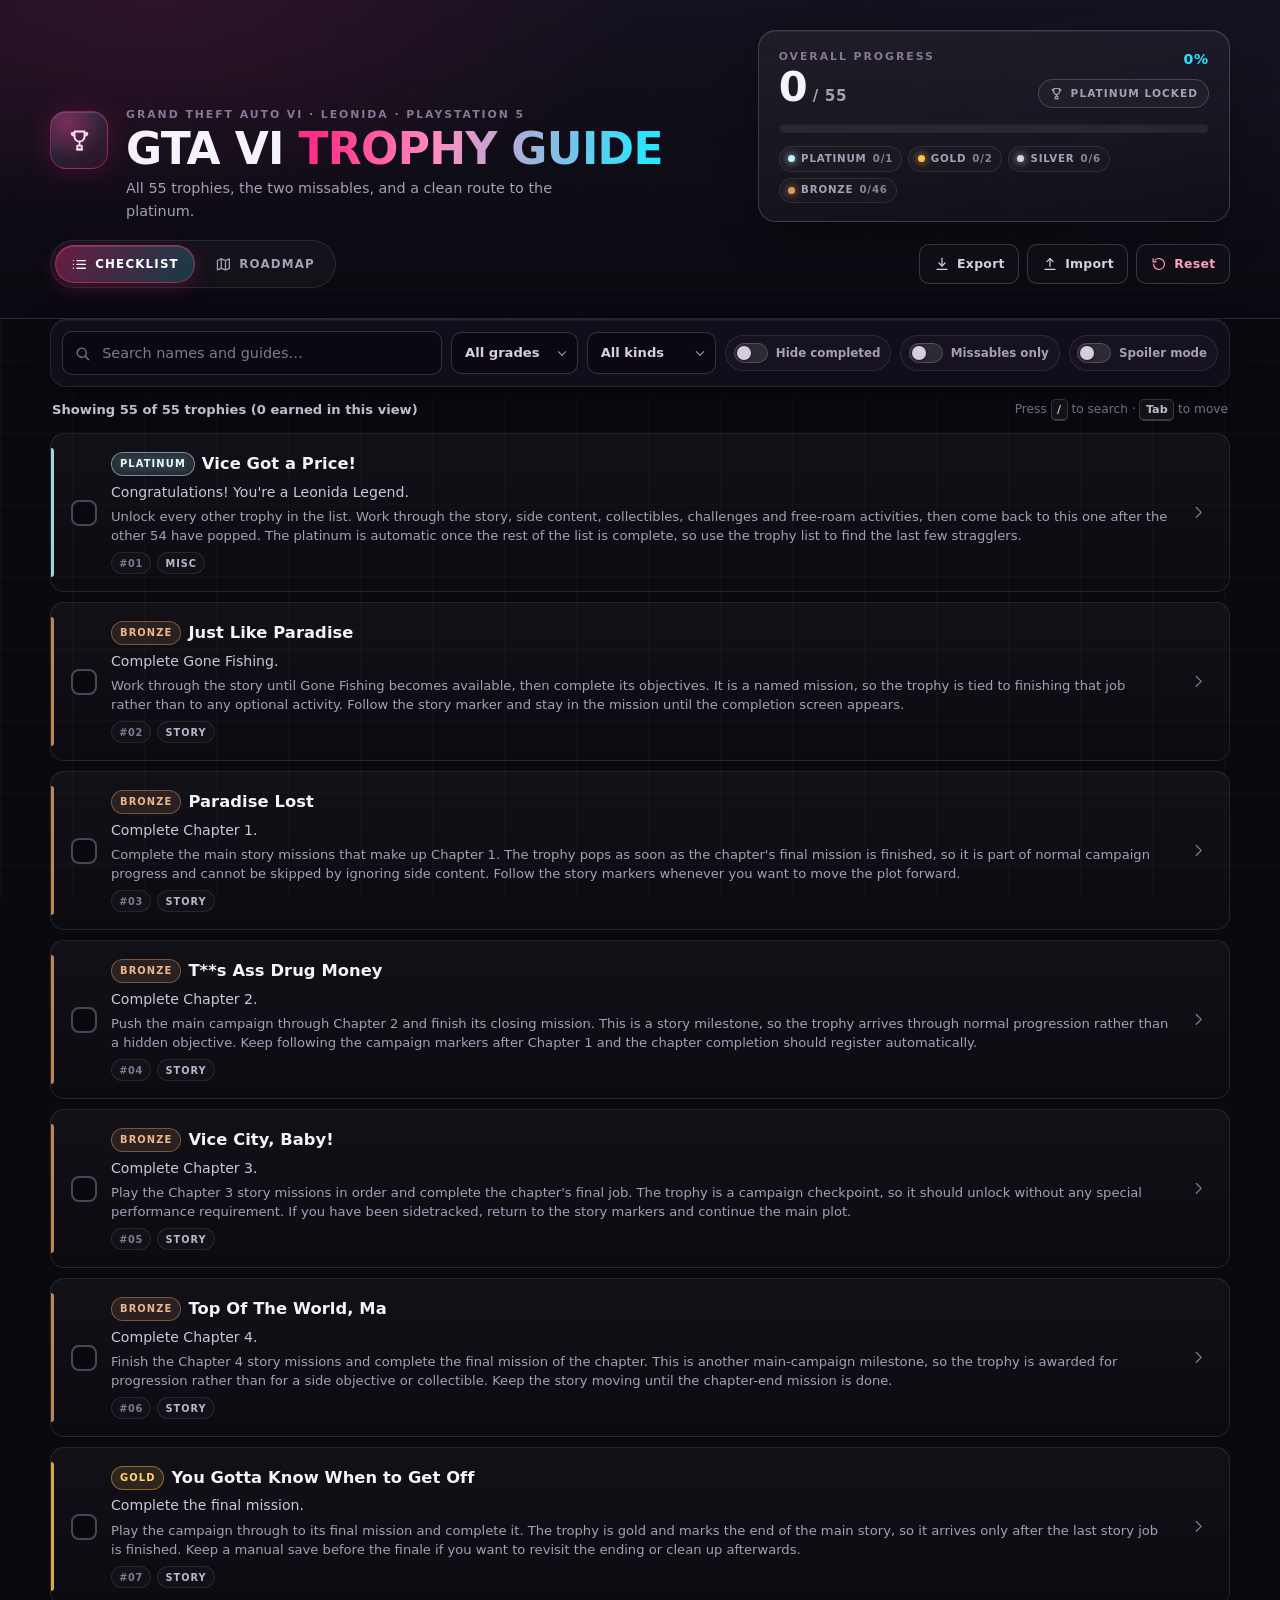
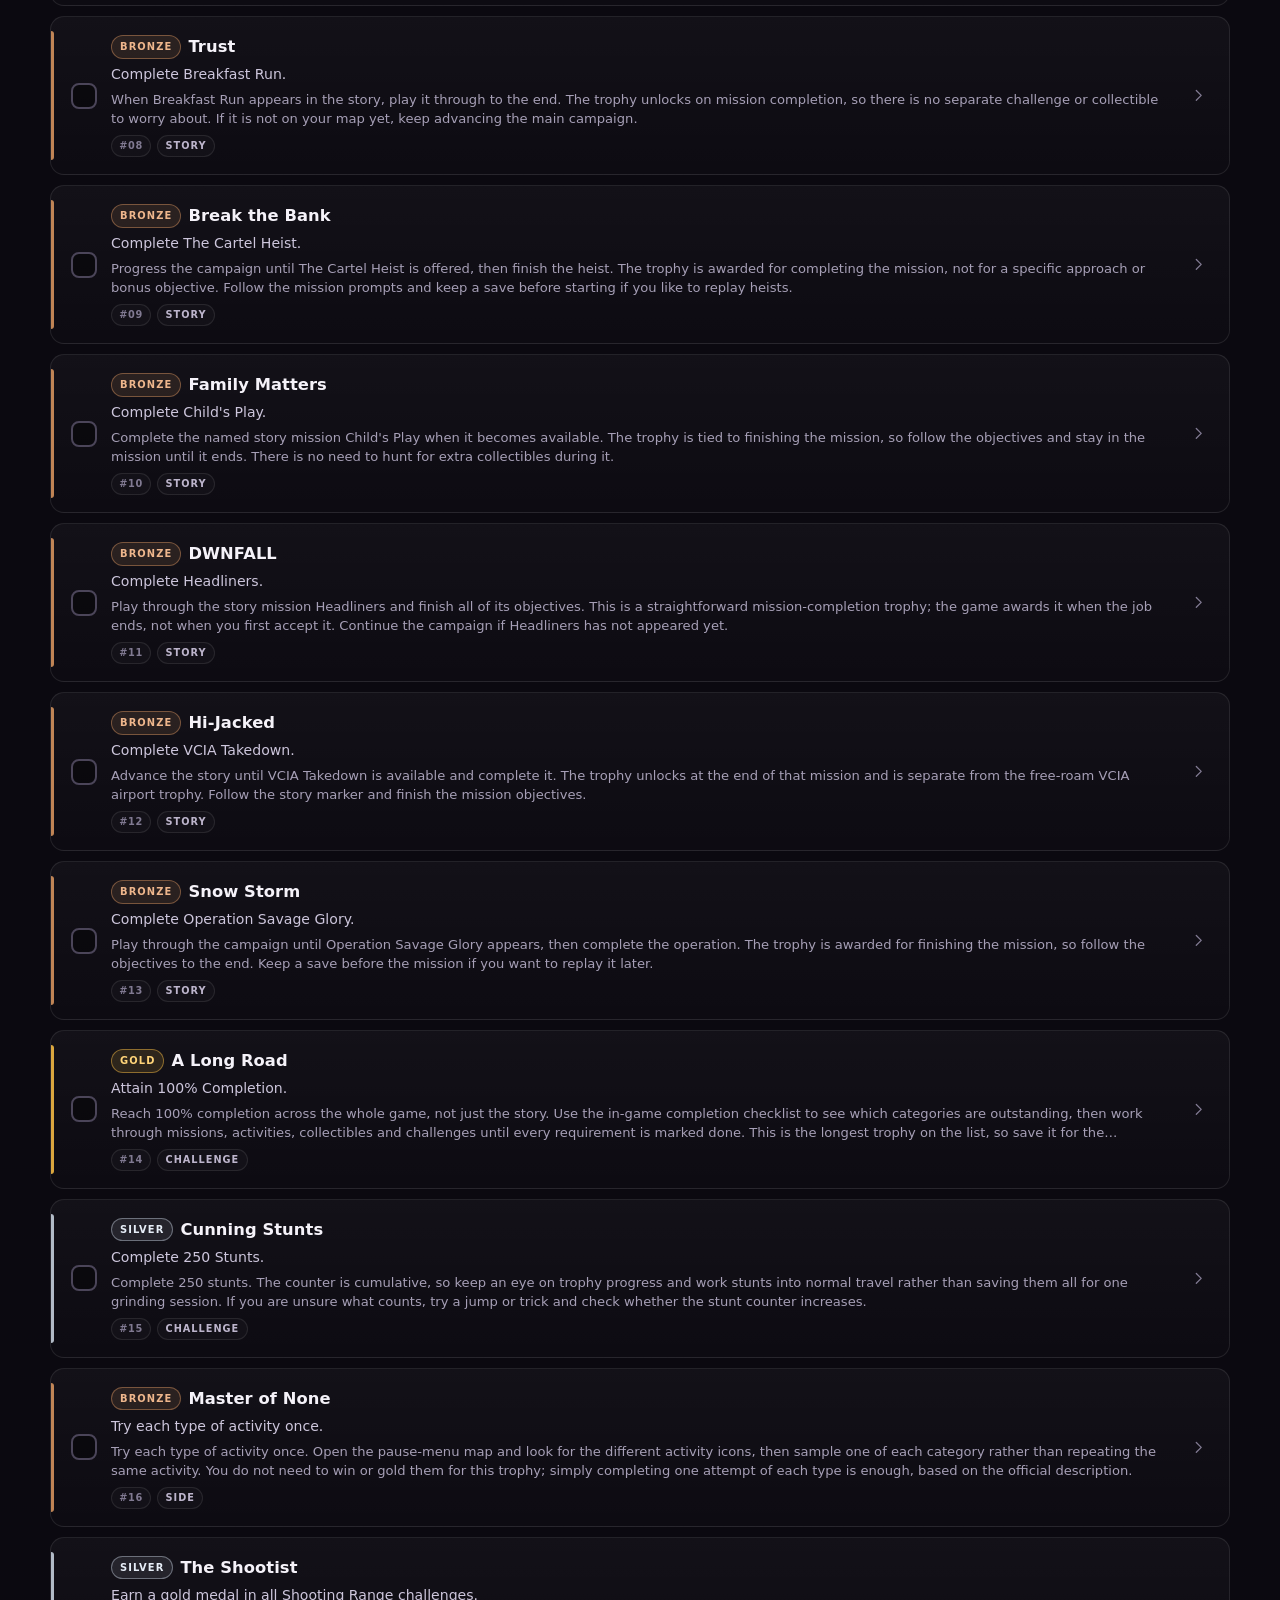
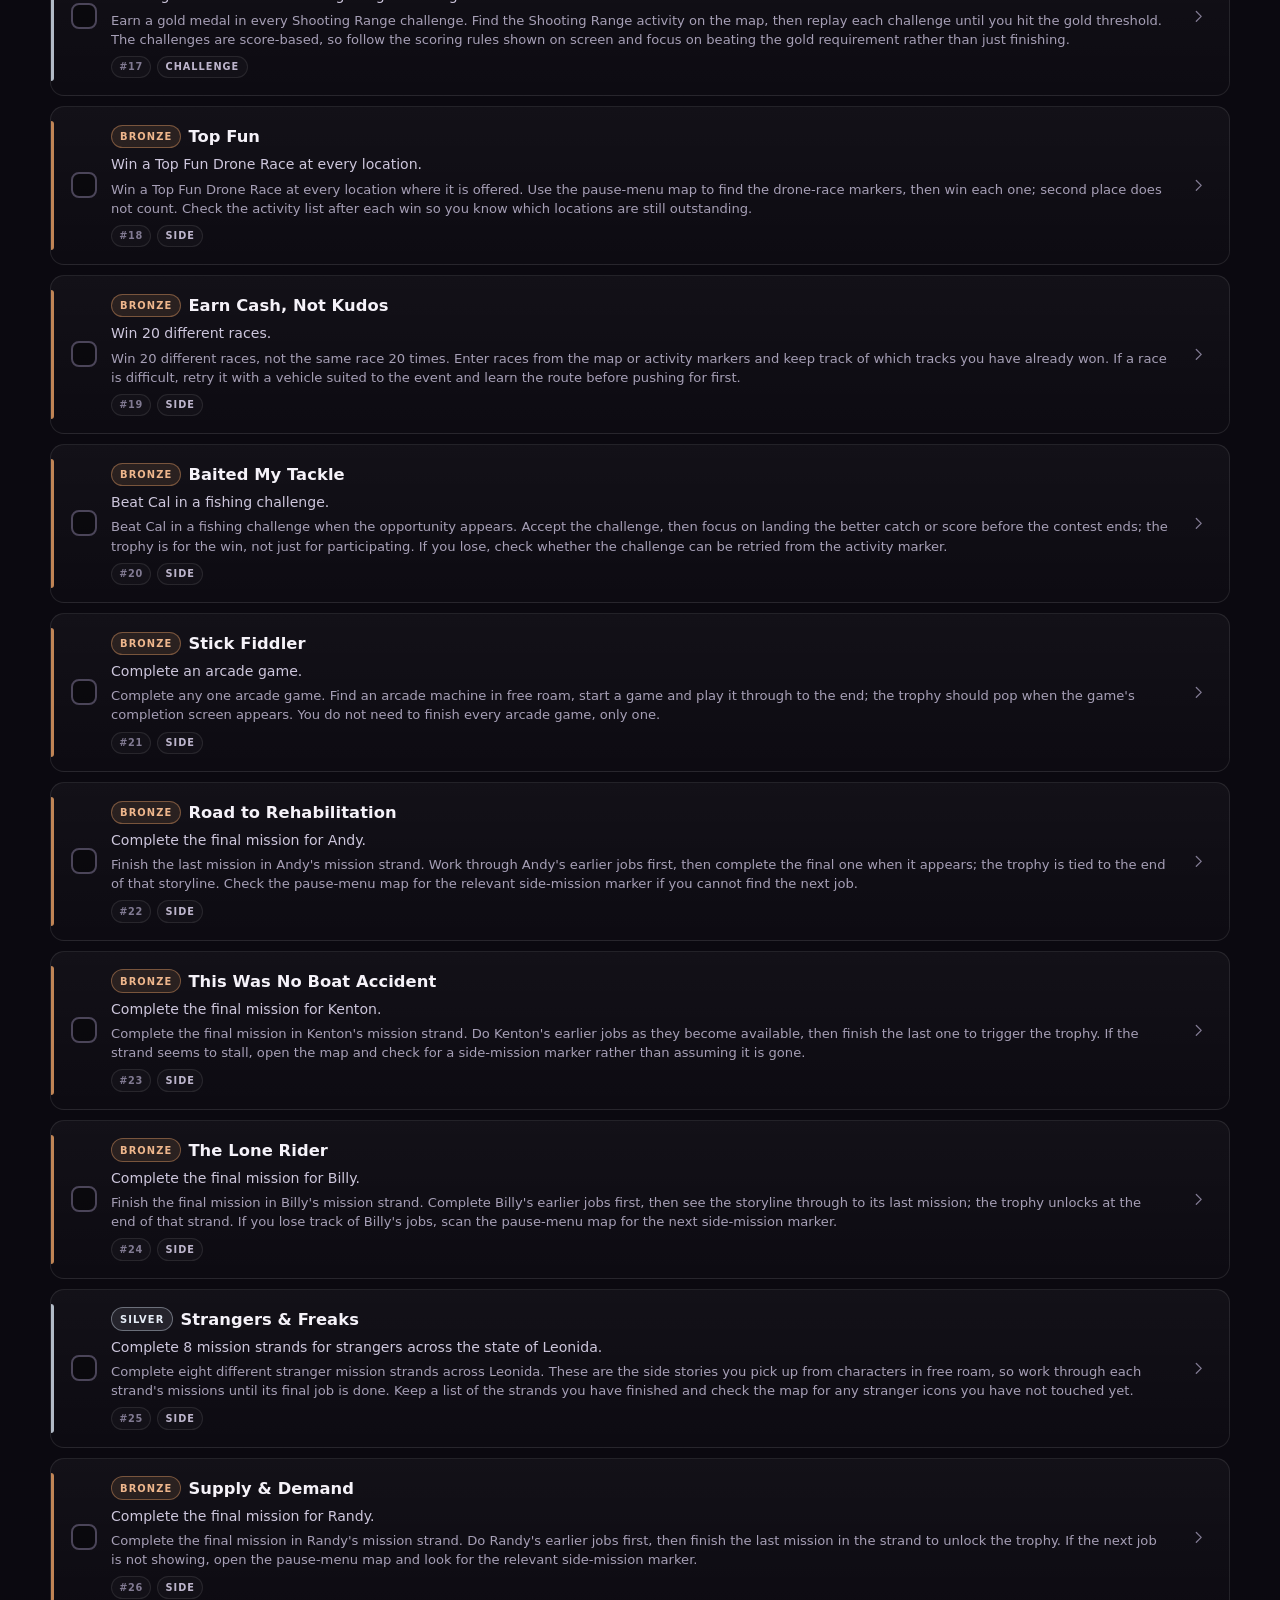
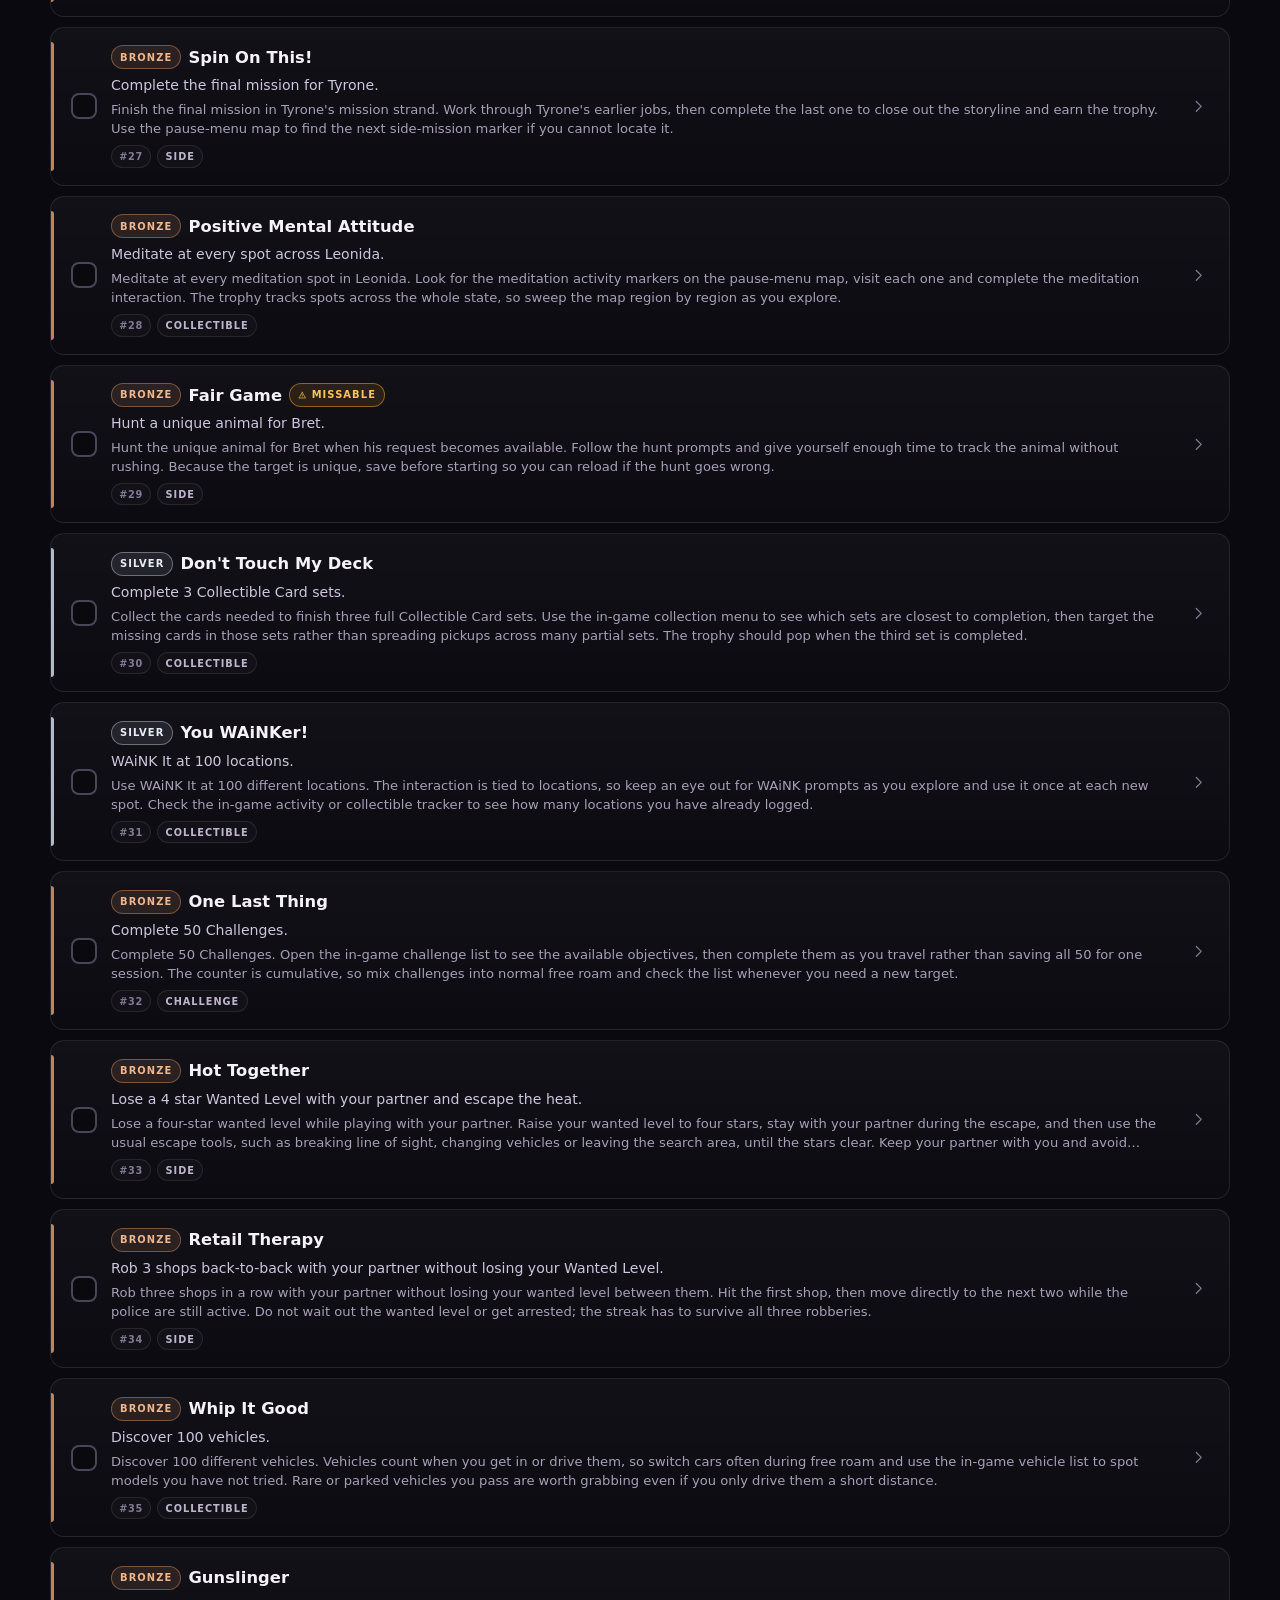
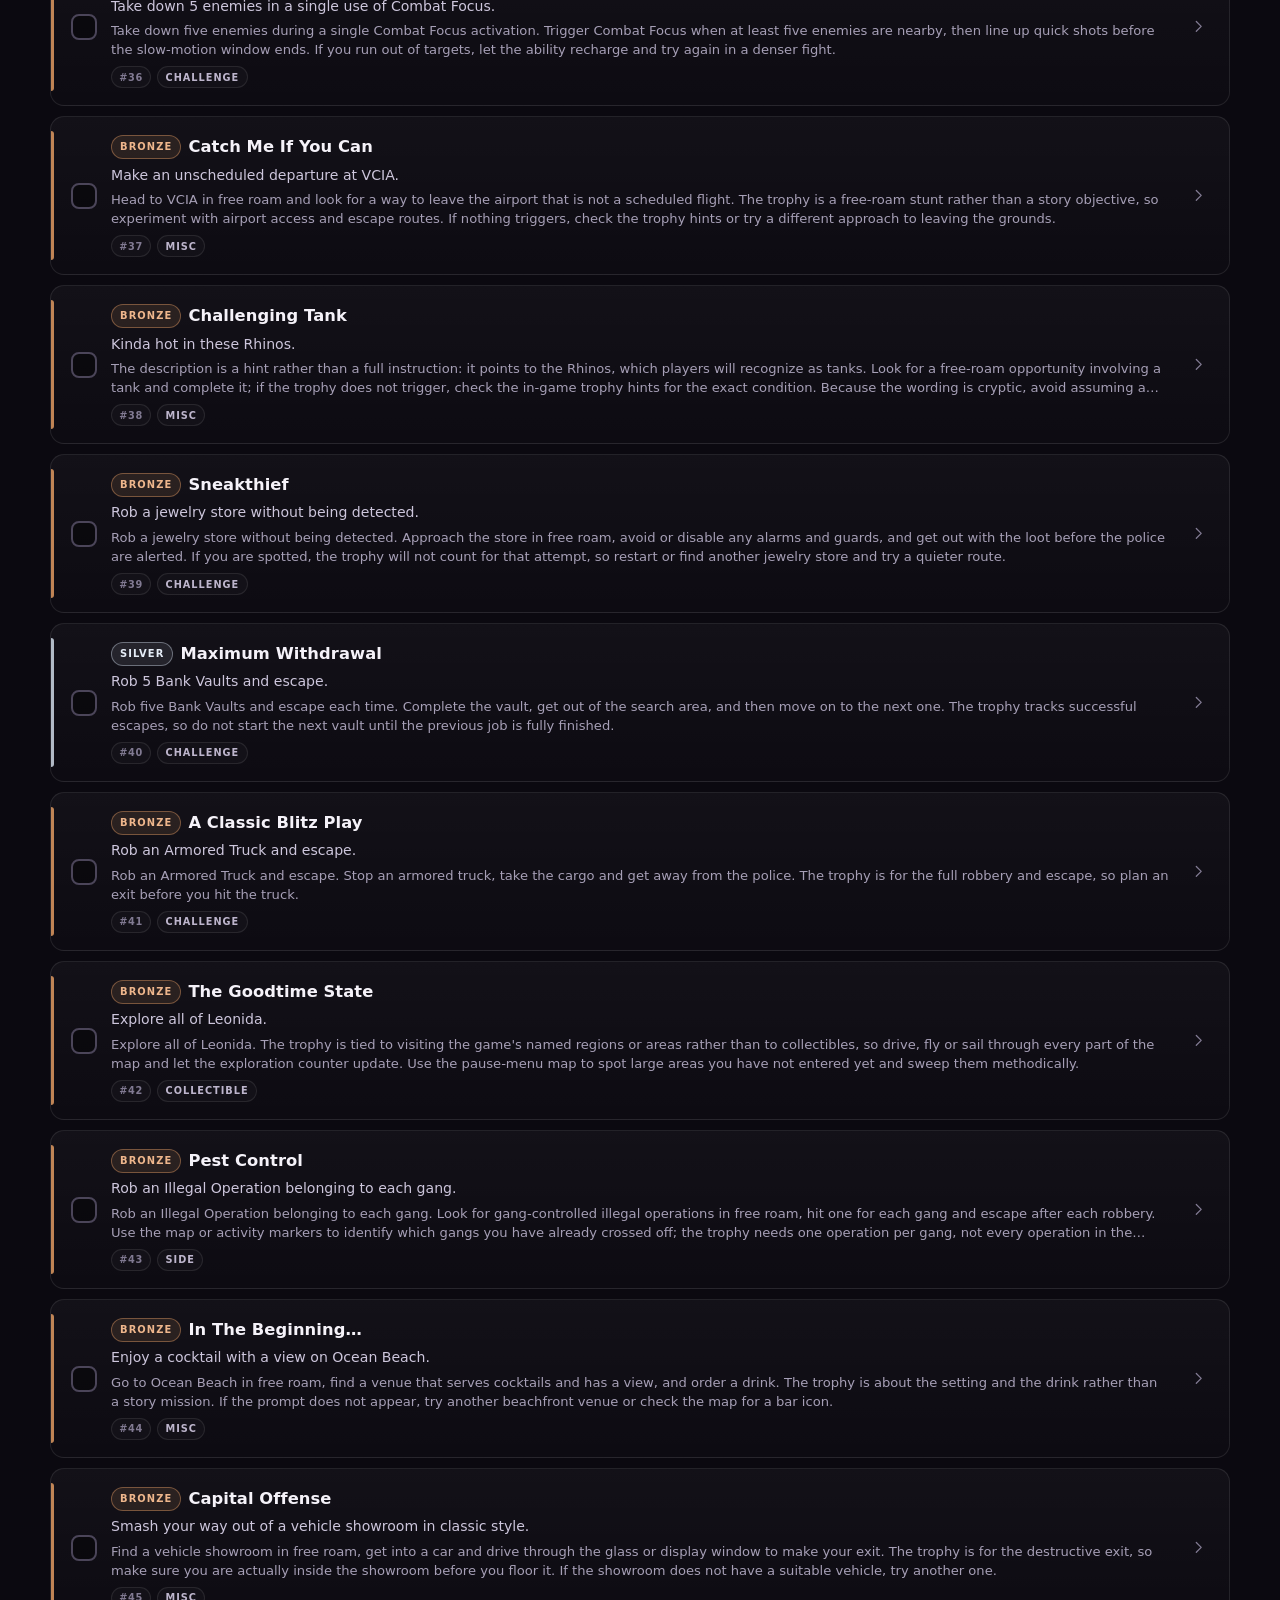
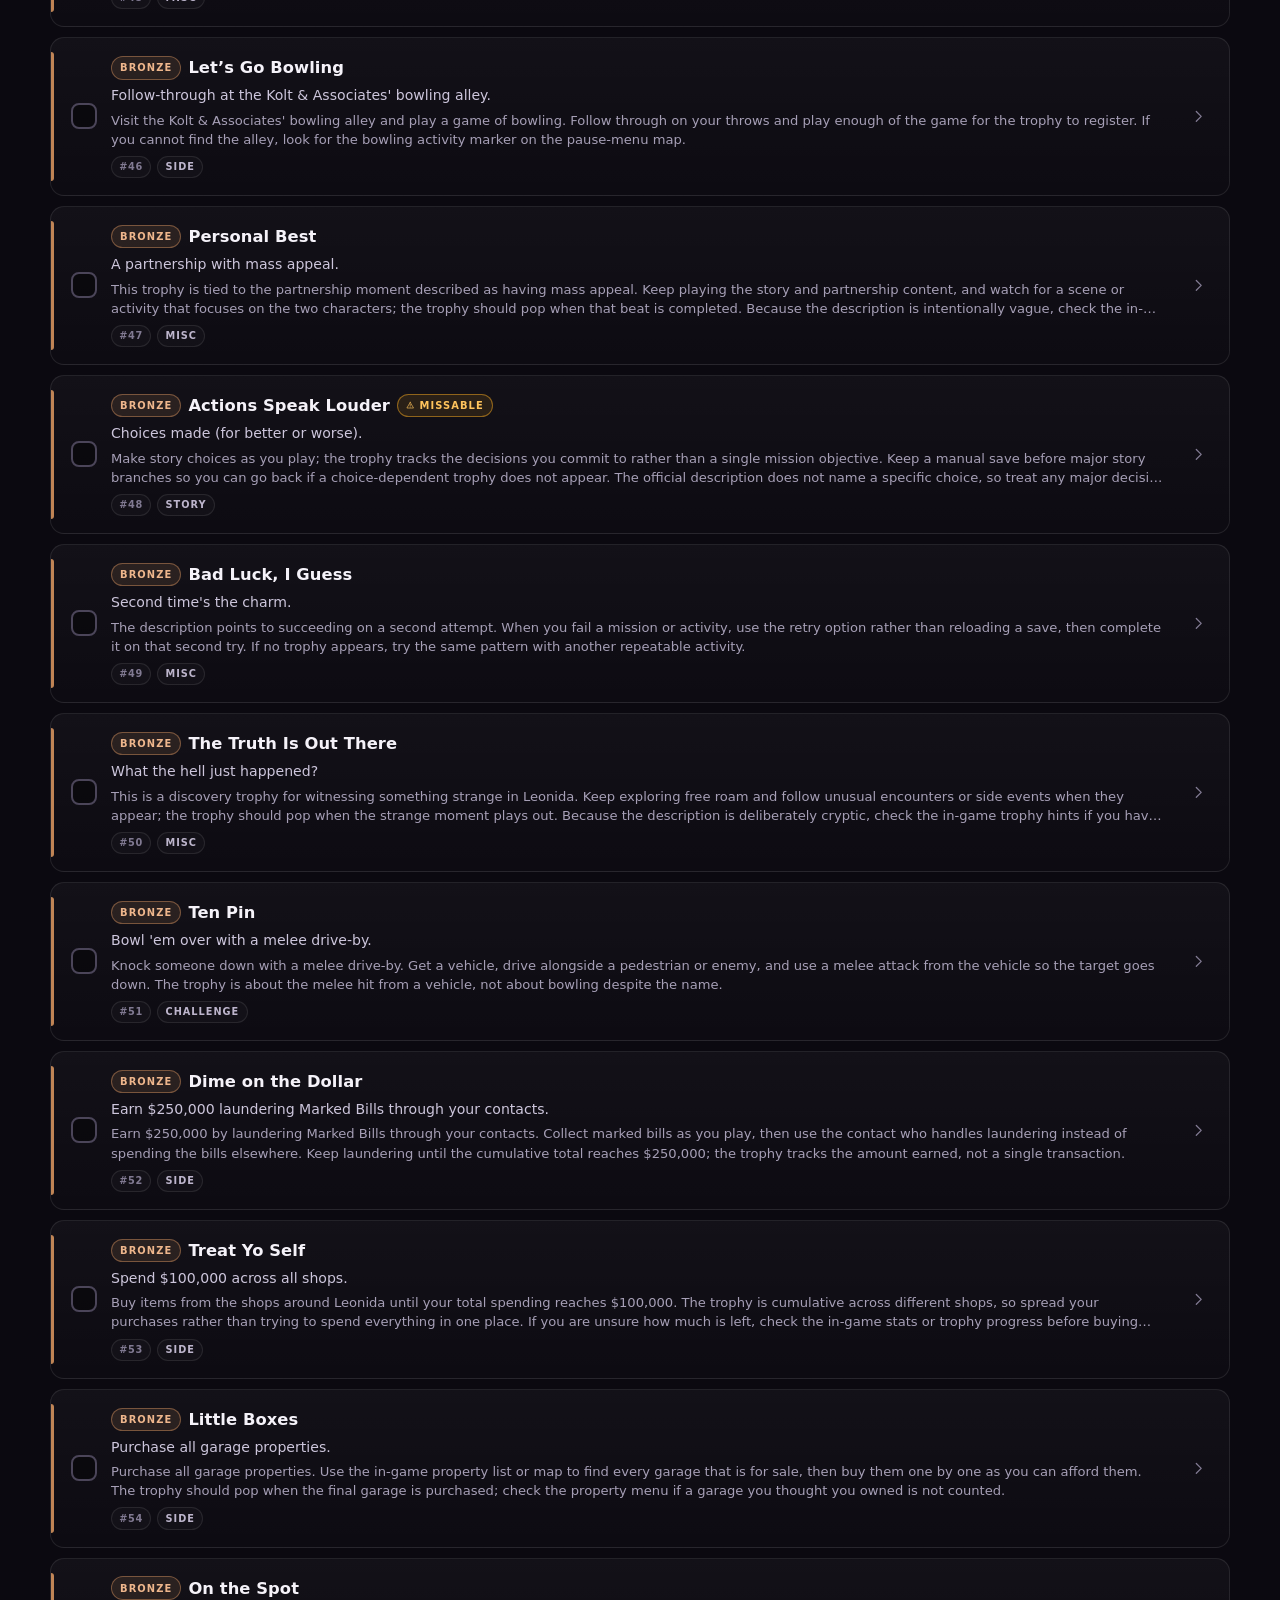
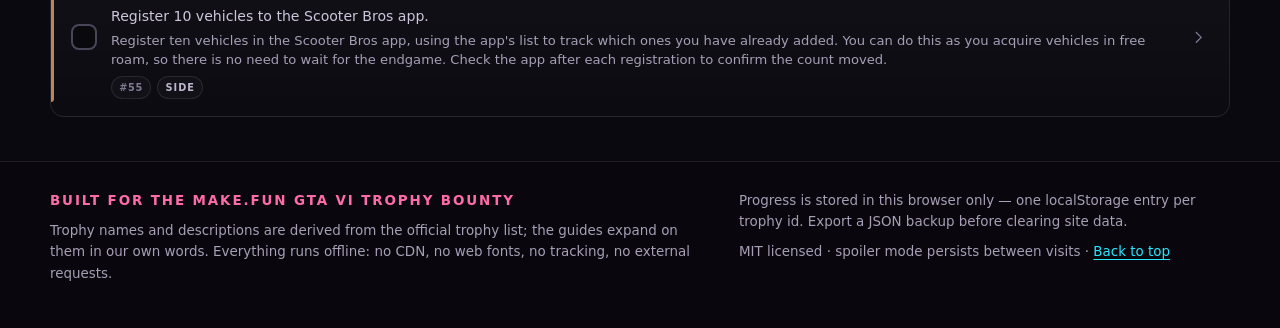
==== app/index.html @ 4b6de618 "UI: new checklist/roadmap interface, filters, spoiler mode, detail dialog, progress export" ====
<!doctype html>
<html lang="en">
<head>
  <meta charset="utf-8">
  <meta name="viewport" content="width=device-width, initial-scale=1">
  <meta name="color-scheme" content="dark">
  <meta name="description" content="An offline GTA VI trophy guide, roadmap and checklist for all 55 trophies: missable warnings, filters, spoiler mode and progress saved in your browser.">
  <title>GTA VI Trophy Guide &mdash; Checklist &amp; Roadmap to the Platinum</title>
  <link rel="stylesheet" href="style.css">
</head>
<body>
  <svg class="sprite" aria-hidden="true" focusable="false">
    <symbol id="i-trophy" viewBox="0 0 24 24">
      <path d="M7.5 4h9v4.5a4.5 4.5 0 0 1-9 0V4Z"></path>
      <path d="M7.5 5.5H5A2.5 2.5 0 0 0 7.6 8"></path>
      <path d="M16.5 5.5H19A2.5 2.5 0 0 1 16.4 8"></path>
      <path d="M12 13v3.5"></path>
      <path d="M9.5 20h5"></path>
      <path d="M10 16.5h4V19a1 1 0 0 1-1 1h-2a1 1 0 0 1-1-1v-2.5Z"></path>
    </symbol>
    <symbol id="i-check" viewBox="0 0 24 24"><path d="m5 12.5 4.5 4.5L19 6.5"></path></symbol>
    <symbol id="i-search" viewBox="0 0 24 24"><circle cx="11" cy="11" r="6.5"></circle><path d="m16 16 5 5"></path></symbol>
    <symbol id="i-x" viewBox="0 0 24 24"><path d="m6 6 12 12"></path><path d="M18 6 6 18"></path></symbol>
    <symbol id="i-chevron-right" viewBox="0 0 24 24"><path d="m9 5 7 7-7 7"></path></symbol>
    <symbol id="i-chevron-left" viewBox="0 0 24 24"><path d="m15 5-7 7 7 7"></path></symbol>
    <symbol id="i-warning" viewBox="0 0 24 24"><path d="M12 3.8 21.5 20H2.5L12 3.8Z"></path><path d="M12 9.5v4.5"></path><path d="M12 17.2h.01"></path></symbol>
    <symbol id="i-download" viewBox="0 0 24 24"><path d="M12 3.5v11.5"></path><path d="m7.5 10.5 4.5 4.5 4.5-4.5"></path><path d="M4.5 20h15"></path></symbol>
    <symbol id="i-upload" viewBox="0 0 24 24"><path d="M12 15.5V4"></path><path d="m7.5 8.5 4.5-4.5 4.5 4.5"></path><path d="M4.5 20h15"></path></symbol>
    <symbol id="i-reset" viewBox="0 0 24 24"><path d="M3.8 12a8.2 8.2 0 1 0 2.5-5.9"></path><path d="M3.2 4.2v4.6h4.6"></path></symbol>
    <symbol id="i-map" viewBox="0 0 24 24"><path d="M9 4.2 3.5 6.4v13.4L9 17.6l6 2.2 5.5-2.2V4.2L15 6.4 9 4.2Z"></path><path d="M9 4.2v13.4"></path><path d="M15 6.4v13.4"></path></symbol>
    <symbol id="i-list" viewBox="0 0 24 24"><path d="M8.5 6.5h12"></path><path d="M8.5 12h12"></path><path d="M8.5 17.5h12"></path><path d="M3.5 6.5h.01"></path><path d="M3.5 12h.01"></path><path d="M3.5 17.5h.01"></path></symbol>
    <symbol id="i-lock" viewBox="0 0 24 24"><rect x="4.5" y="10.5" width="15" height="9.5" rx="2"></rect><path d="M8 10.5V8a4 4 0 0 1 8 0v2.5"></path><path d="M12 14.5v2"></path></symbol>
    <symbol id="i-info" viewBox="0 0 24 24"><circle cx="12" cy="12" r="8.5"></circle><path d="M12 11v5.5"></path><path d="M12 7.8h.01"></path></symbol>
    <symbol id="i-spark" viewBox="0 0 24 24"><path d="M12 3.5 13.7 9l5.5 1.7-5.5 1.7L12 18l-1.7-5.6L4.8 10.7 10.3 9 12 3.5Z"></path></symbol>
  </svg>

  <a class="skip-link" href="#main">Skip to the trophy list</a>

  <header class="site-header">
    <div class="shell header-grid">
      <div class="brand">
        <span class="brand-mark" aria-hidden="true"><svg class="icon"><use href="#i-trophy"></use></svg></span>
        <div class="brand-text">
          <p class="kicker">Grand Theft Auto VI &middot; Leonida &middot; PlayStation 5</p>
          <h1>GTA VI <span class="grad">Trophy Guide</span></h1>
          <p class="brand-sub">All 55 trophies, the two missables, and a clean route to the platinum.</p>
        </div>
      </div>

      <section class="progress-card" aria-label="Overall progress">
        <div class="progress-top">
          <div>
            <p class="kicker">Overall progress</p>
            <p class="progress-count"><span id="earned-count">0</span><span class="progress-total" id="progress-total">/ 55</span></p>
          </div>
          <div class="progress-side">
            <span class="percent" id="percent">0%</span>
            <span class="platinum-pill" id="platinum-status">
              <svg class="icon" aria-hidden="true"><use href="#i-trophy"></use></svg>
              <span id="platinum-text">Platinum locked</span>
            </span>
          </div>
        </div>
        <div class="bar" id="progressbar" role="progressbar" aria-label="Trophies earned" aria-valuemin="0" aria-valuemax="55" aria-valuenow="0" aria-valuetext="0 of 55 trophies earned">
          <span class="bar-fill" id="bar-fill"></span>
        </div>
        <div class="grade-stats" id="grade-stats" role="group" aria-label="Filter by trophy grade"></div>
      </section>
    </div>

    <div class="shell viewbar">
      <div class="tabs" id="tabs" role="tablist" aria-label="Views">
        <button class="tab" id="tab-checklist" type="button" role="tab" aria-selected="true" aria-controls="panel-checklist" data-view="checklist">
          <svg class="icon" aria-hidden="true"><use href="#i-list"></use></svg> Checklist
        </button>
        <button class="tab" id="tab-roadmap" type="button" role="tab" aria-selected="false" aria-controls="panel-roadmap" data-view="roadmap" tabindex="-1">
          <svg class="icon" aria-hidden="true"><use href="#i-map"></use></svg> Roadmap
        </button>
      </div>

      <div class="progress-actions" aria-label="Progress data">
        <button class="btn btn--ghost" id="export-btn" type="button">
          <svg class="icon" aria-hidden="true"><use href="#i-download"></use></svg> Export
        </button>
        <button class="btn btn--ghost" id="import-btn" type="button">
          <svg class="icon" aria-hidden="true"><use href="#i-upload"></use></svg> Import
        </button>
        <input class="sr-only" id="import-file" type="file" accept="application/json,.json" tabindex="-1" aria-hidden="true">
        <button class="btn btn--ghost btn--danger-ghost" id="reset-btn" type="button">
          <svg class="icon" aria-hidden="true"><use href="#i-reset"></use></svg> Reset
        </button>
      </div>
    </div>
  </header>

  <main class="shell" id="main" tabindex="-1">
    <section class="view" id="panel-checklist" role="tabpanel" aria-labelledby="tab-checklist" tabindex="0">
      <h2 class="sr-only">Trophy checklist</h2>

      <div class="toolbar" aria-label="Trophy filters">
        <div class="search-field">
          <svg class="icon" aria-hidden="true"><use href="#i-search"></use></svg>
          <input id="search" type="search" placeholder="Search names and guides&hellip;" aria-label="Search trophies by name and guide" autocomplete="off" spellcheck="false">
          <button class="search-clear" id="search-clear" type="button" aria-label="Clear search" hidden>
            <svg class="icon" aria-hidden="true"><use href="#i-x"></use></svg>
          </button>
        </div>

        <span class="select-wrap">
          <label class="sr-only" for="grade-filter">Filter by grade</label>
          <select id="grade-filter">
            <option value="all">All grades</option>
            <option value="platinum">Platinum</option>
            <option value="gold">Gold</option>
            <option value="silver">Silver</option>
            <option value="bronze">Bronze</option>
          </select>
        </span>

        <span class="select-wrap">
          <label class="sr-only" for="kind-filter">Filter by kind</label>
          <select id="kind-filter">
            <option value="all">All kinds</option>
            <option value="story">Story</option>
            <option value="side">Side</option>
            <option value="collectible">Collectible</option>
            <option value="challenge">Challenge</option>
            <option value="online">Online</option>
            <option value="misc">Misc</option>
          </select>
        </span>

        <label class="switch">
          <input type="checkbox" id="hide-completed" role="switch">
          <span class="switch-track" aria-hidden="true"></span>
          <span class="switch-text">Hide completed</span>
        </label>

        <label class="switch switch--warn">
          <input type="checkbox" id="missables-only" role="switch">
          <span class="switch-track" aria-hidden="true"></span>
          <span class="switch-text">Missables only</span>
        </label>

        <label class="switch switch--spoiler">
          <input type="checkbox" id="spoiler-toggle" role="switch">
          <span class="switch-track" aria-hidden="true"></span>
          <span class="switch-text">Spoiler mode</span>
        </label>

        <button class="btn btn--quiet" id="clear-filters" type="button" hidden>Clear filters</button>
      </div>

      <div class="list-meta">
        <p id="visible-count" aria-live="polite">Loading the trophy list&hellip;</p>
        <p class="hint">Press <kbd>/</kbd> to search &middot; <kbd>Tab</kbd> to move</p>
      </div>

      <ul class="trophy-list" id="trophy-list" aria-label="Trophies"></ul>

      <div class="boot" id="boot"><span class="spinner" aria-hidden="true"></span> Loading the trophy list&hellip;</div>

      <div class="error-card" id="boot-error" hidden>
        <h2>The trophy list could not load</h2>
        <p id="boot-error-text">Something went wrong while reading the guide data.</p>
        <p class="muted">Run <code>node serve.ts</code> from the project folder, then open <code>localhost:8080</code>. Browsers block <code>fetch()</code> from <code>file://</code> pages, so the guide needs a tiny local web server.</p>
      </div>

      <div class="empty" id="empty-state" hidden>
        <span class="empty-icon" aria-hidden="true"><svg class="icon"><use href="#i-search"></use></svg></span>
        <h2>Nothing here &mdash; yet</h2>
        <p id="empty-text">No trophies match these filters.</p>
        <button class="btn" id="empty-clear" type="button">Clear all filters</button>
      </div>
    </section>

    <section class="view" id="panel-roadmap" role="tabpanel" aria-labelledby="tab-roadmap" tabindex="0" hidden>
      <h2 class="sr-only">Roadmap</h2>
      <div id="roadmap-root"></div>
    </section>
  </main>

  <footer class="site-footer">
    <div class="shell footer-grid">
      <div>
        <p class="footer-kicker">Built for the make.fun GTA VI trophy bounty</p>
        <p class="muted">Trophy names and descriptions are derived from the official trophy list; the guides expand on them in our own words. Everything runs offline: no CDN, no web fonts, no tracking, no external requests.</p>
      </div>
      <div>
        <p class="muted">Progress is stored in this browser only &mdash; one localStorage entry per trophy id. Export a JSON backup before clearing site data.</p>
        <p class="muted small">MIT licensed &middot; spoiler mode persists between visits &middot; <a href="#main">Back to top</a></p>
      </div>
    </div>
  </footer>

  <dialog class="dialog" id="detail-dialog" aria-labelledby="detail-title">
    <div class="dialog-head">
      <div class="dialog-badges" id="detail-badges"></div>
      <button class="icon-btn" id="detail-close" type="button" aria-label="Close trophy details">
        <svg class="icon" aria-hidden="true"><use href="#i-x"></use></svg>
      </button>
    </div>
    <div class="dialog-body">
      <div class="detail-heading">
        <h2 id="detail-title">Trophy</h2>
        <p class="detail-desc" id="detail-desc"></p>
      </div>

      <div class="detail-locked" id="detail-locked" hidden>
        <span class="locked-icon" aria-hidden="true"><svg class="icon"><use href="#i-lock"></use></svg></span>
        <p><strong>Spoiler mode is hiding this one.</strong> Its name, description and guide stay under wraps until you earn it or switch spoiler mode off.</p>
        <button class="btn btn--ghost" id="detail-reveal" type="button">Reveal this trophy</button>
      </div>

      <div class="detail-content" id="detail-content">
        <section class="detail-section">
          <h3>How to get it</h3>
          <p id="detail-guide"></p>
        </section>
        <section class="detail-section">
          <h3>Tips</h3>
          <ul class="tips-list" id="detail-tips"></ul>
        </section>
        <section class="detail-section">
          <h3>Sources</h3>
          <ul class="source-list" id="detail-sources"></ul>
        </section>
      </div>
    </div>
    <div class="dialog-foot">
      <label class="earn-label">
        <input type="checkbox" id="detail-earned">
        <span>Mark as earned</span>
      </label>
      <div class="dialog-nav">
        <span class="muted small" id="detail-position"></span>
        <button class="icon-btn" id="detail-prev" type="button" aria-label="Previous trophy">
          <svg class="icon" aria-hidden="true"><use href="#i-chevron-left"></use></svg>
        </button>
        <button class="icon-btn" id="detail-next" type="button" aria-label="Next trophy">
          <svg class="icon" aria-hidden="true"><use href="#i-chevron-right"></use></svg>
        </button>
      </div>
    </div>
  </dialog>

  <dialog class="dialog dialog--small" id="reset-dialog" aria-labelledby="reset-title">
    <div class="dialog-body">
      <span class="locked-icon locked-icon--warn" aria-hidden="true"><svg class="icon"><use href="#i-warning"></use></svg></span>
      <h2 id="reset-title">Reset all progress?</h2>
      <p class="detail-desc">This clears every ticked trophy in this browser and cannot be undone. Export a backup first if you want to keep your progress.</p>
    </div>
    <div class="dialog-foot dialog-foot--end">
      <button class="btn btn--ghost" id="reset-cancel" type="button">Cancel</button>
      <button class="btn btn--danger" id="reset-confirm" type="button">Reset progress</button>
    </div>
  </dialog>

  <div class="toast" id="toast" role="status" aria-live="polite"></div>

  <noscript>
    <div class="shell error-card">
      <h2>JavaScript is required</h2>
      <p>The checklist, filters, spoiler mode and saved progress all run in your browser. Enable JavaScript and reload the page.</p>
    </div>
  </noscript>

  <template id="tpl-icon-check"><svg class="icon" aria-hidden="true"><use href="#i-check"></use></svg></template>
  <template id="tpl-icon-trophy"><svg class="icon" aria-hidden="true"><use href="#i-trophy"></use></svg></template>
  <template id="tpl-icon-warning"><svg class="icon" aria-hidden="true"><use href="#i-warning"></use></svg></template>
  <template id="tpl-icon-lock"><svg class="icon" aria-hidden="true"><use href="#i-lock"></use></svg></template>
  <template id="tpl-icon-spark"><svg class="icon" aria-hidden="true"><use href="#i-spark"></use></svg></template>

  <script type="module" src="app.js"></script>
</body>
</html>
---- app/style.css ----
/* GTA VI Trophy Guide - offline dark theme. No frameworks, no web fonts, no external assets. */

:root {
  --bg: #0b0910;
  --bg-soft: #121019;
  --panel: #16121f;
  --panel-2: #1c1727;
  --line: rgba(255, 255, 255, 0.09);
  --line-strong: rgba(255, 255, 255, 0.17);
  --text: #f5f2f9;
  --text-soft: #d6d0e2;
  --muted: #a69fb6;
  --muted-2: #817a92;
  --pink: #ff2e88;
  --pink-bright: #ff6aa8;
  --cyan: #25e6ff;
  --platinum: #bff4ff;
  --gold: #ffc247;
  --silver: #cfd9e6;
  --bronze: #df9a62;
  --warn: #ffb020;
  --radius: 14px;
  --radius-lg: 18px;
  --shadow: 0 22px 60px rgba(0, 0, 0, 0.5);
  --font: system-ui, -apple-system, "Segoe UI", Roboto, "Helvetica Neue", Arial, sans-serif;
  --focus: 2px solid var(--cyan);
}

*,
*::before,
*::after {
  box-sizing: border-box;
}

[hidden] {
  display: none !important;
}

html {
  color-scheme: dark;
  scrollbar-color: rgba(255, 46, 136, 0.55) rgba(255, 255, 255, 0.06);
}

body {
  margin: 0;
  min-height: 100vh;
  color: var(--text);
  font-family: var(--font);
  font-size: 16px;
  line-height: 1.55;
  background-color: var(--bg);
  background-image:
    radial-gradient(900px 560px at 8% -14%, rgba(255, 46, 136, 0.18), transparent 62%),
    radial-gradient(820px 520px at 98% -4%, rgba(37, 230, 255, 0.12), transparent 58%),
    linear-gradient(rgba(255, 255, 255, 0.018) 1px, transparent 1px),
    linear-gradient(90deg, rgba(255, 255, 255, 0.018) 1px, transparent 1px);
  background-size: auto, auto, 72px 72px, 72px 72px;
  background-attachment: fixed;
  -webkit-font-smoothing: antialiased;
  text-rendering: optimizeLegibility;
}

h1, h2, h3, p { margin: 0; }

button, input, select { font: inherit; color: inherit; }
button { cursor: pointer; }

a {
  color: var(--cyan);
  text-decoration-thickness: 1px;
  text-underline-offset: 3px;
}

::selection {
  background: rgba(255, 46, 136, 0.45);
  color: #fff;
}

:where(a, button, input, select, [tabindex]):focus-visible {
  outline: var(--focus);
  outline-offset: 2px;
}

.sr-only {
  position: absolute !important;
  width: 1px;
  height: 1px;
  padding: 0;
  margin: -1px;
  overflow: hidden;
  clip: rect(0 0 0 0);
  clip-path: inset(50%);
  white-space: nowrap;
  border: 0;
}

.skip-link {
  position: fixed;
  top: 10px;
  left: 10px;
  z-index: 200;
  padding: 0.7rem 1rem;
  border-radius: 10px;
  border: 1px solid var(--line-strong);
  background: var(--panel-2);
  color: var(--text);
  font-size: 0.85rem;
  font-weight: 700;
  transform: translateY(-180%);
  transition: transform 0.16s ease;
}

.skip-link:focus-visible { transform: translateY(0); }

.sprite {
  position: absolute;
  width: 0;
  height: 0;
  overflow: hidden;
}

.icon {
  width: 1em;
  height: 1em;
  flex: none;
  fill: none;
  stroke: currentColor;
  stroke-width: 1.8;
  stroke-linecap: round;
  stroke-linejoin: round;
  vertical-align: -0.125em;
}

.shell {
  width: min(1180px, calc(100% - 2.5rem));
  margin-inline: auto;
}

.kicker {
  font-size: 0.68rem;
  font-weight: 800;
  letter-spacing: 0.18em;
  text-transform: uppercase;
  color: var(--muted-2);
}

.muted { color: var(--muted); }
.small { font-size: 0.78rem; }

.grad {
  background: linear-gradient(94deg, var(--pink) 6%, #ff8dc0 38%, var(--cyan) 96%);
  -webkit-background-clip: text;
  background-clip: text;
  color: transparent;
}

/* ---------- Header ---------- */

.site-header {
  position: relative;
  padding: 30px 0 16px;
  border-bottom: 1px solid var(--line);
  background:
    radial-gradient(700px 300px at 12% 0%, rgba(255, 46, 136, 0.1), transparent 70%),
    linear-gradient(180deg, rgba(21, 17, 31, 0.92), rgba(11, 9, 16, 0.5));
}

.header-grid {
  display: grid;
  grid-template-columns: minmax(0, 1.18fr) minmax(330px, 0.82fr);
  gap: 28px;
  align-items: end;
}

.brand {
  display: flex;
  gap: 18px;
  align-items: flex-start;
  min-width: 0;
}

.brand-mark {
  display: grid;
  place-items: center;
  width: 58px;
  height: 58px;
  flex: none;
  margin-top: 4px;
  border-radius: 16px;
  border: 1px solid rgba(255, 46, 136, 0.45);
  background:
    radial-gradient(circle at 30% 20%, rgba(255, 46, 136, 0.4), transparent 62%),
    linear-gradient(145deg, rgba(37, 230, 255, 0.16), rgba(255, 46, 136, 0.12));
  box-shadow: 0 0 30px rgba(255, 46, 136, 0.18), inset 0 1px 0 rgba(255, 255, 255, 0.14);
  color: #ffe3f0;
}

.brand-mark .icon {
  width: 27px;
  height: 27px;
  stroke-width: 1.6;
}

.brand-text { min-width: 0; }

h1 {
  margin: 0.18rem 0 0.35rem;
  font-size: clamp(1.75rem, 4.4vw, 2.75rem);
  line-height: 1.02;
  font-weight: 800;
  letter-spacing: -0.015em;
  text-transform: uppercase;
  overflow-wrap: anywhere;
}

.brand-sub {
  max-width: 54ch;
  color: var(--muted);
  font-size: 0.9rem;
}

.progress-card {
  padding: 18px 20px;
  border: 1px solid var(--line-strong);
  border-radius: var(--radius-lg);
  background: linear-gradient(160deg, rgba(255, 255, 255, 0.055), rgba(255, 255, 255, 0.012));
  box-shadow: 0 16px 40px rgba(0, 0, 0, 0.28), inset 0 1px 0 rgba(255, 255, 255, 0.06);
}

.progress-top {
  display: flex;
  align-items: flex-start;
  justify-content: space-between;
  gap: 16px;
}

.progress-count {
  display: flex;
  align-items: baseline;
  gap: 0.4rem;
  line-height: 1;
  font-weight: 800;
  font-variant-numeric: tabular-nums;
}

#earned-count {
  font-size: clamp(2rem, 4.2vw, 2.6rem);
  letter-spacing: -0.03em;
}

.progress-total {
  font-size: 0.95rem;
  color: var(--muted);
  letter-spacing: 0.04em;
}

.progress-side {
  display: flex;
  flex-direction: column;
  align-items: flex-end;
  gap: 8px;
}

.percent {
  font-size: 0.88rem;
  font-weight: 800;
  letter-spacing: 0.06em;
  color: var(--cyan);
  font-variant-numeric: tabular-nums;
}

.platinum-pill {
  display: inline-flex;
  align-items: center;
  gap: 0.42rem;
  padding: 0.34rem 0.62rem;
  border: 1px solid var(--line-strong);
  border-radius: 999px;
  background: rgba(255, 255, 255, 0.03);
  color: var(--muted);
  font-size: 0.66rem;
  font-weight: 800;
  letter-spacing: 0.1em;
  text-transform: uppercase;
  white-space: nowrap;
}

.platinum-pill .icon {
  width: 0.95rem;
  height: 0.95rem;
}

.platinum-pill.is-earned {
  color: #071318;
  border-color: transparent;
  background: linear-gradient(112deg, #b9f2ff, #eafcff 45%, #ffc9e3);
  box-shadow: 0 0 28px rgba(37, 230, 255, 0.42), 0 0 12px rgba(255, 46, 136, 0.3);
}

.bar {
  margin-top: 15px;
  height: 10px;
  border-radius: 999px;
  overflow: hidden;
  background: rgba(255, 255, 255, 0.075);
  box-shadow: inset 0 1px 2px rgba(0, 0, 0, 0.55);
}

.bar-fill {
  display: block;
  width: 0%;
  height: 100%;
  border-radius: inherit;
  background: linear-gradient(90deg, var(--pink), #ff74ae 46%, var(--cyan));
  box-shadow: 0 0 16px rgba(255, 46, 136, 0.55);
  transition: width 0.42s cubic-bezier(0.2, 0.8, 0.2, 1);
}

.grade-stats {
  display: flex;
  flex-wrap: wrap;
  gap: 6px;
  margin-top: 13px;
}

.grade-stat {
  display: inline-flex;
  align-items: center;
  gap: 0.38rem;
  padding: 0.24rem 0.52rem;
  border: 1px solid var(--line);
  border-radius: 999px;
  background: rgba(255, 255, 255, 0.02);
  color: var(--muted);
  font-size: 0.64rem;
  font-weight: 800;
  letter-spacing: 0.08em;
  text-transform: uppercase;
  transition: border-color 0.16s ease, color 0.16s ease, background 0.16s ease;
}

.grade-stat .dot {
  width: 7px;
  height: 7px;
  flex: none;
  border-radius: 50%;
  background: var(--grade-color, var(--muted));
  box-shadow: 0 0 8px var(--grade-color, transparent);
}

.grade-stat .count { font-variant-numeric: tabular-nums; opacity: 0.8; }
.grade-stat:hover { color: var(--text); border-color: var(--grade-color, var(--line-strong)); }
.grade-stat[aria-pressed="true"] { color: var(--text); border-color: var(--grade-color, var(--line-strong)); background: rgba(255, 255, 255, 0.07); }

.grade-stat--platinum { --grade-color: var(--platinum); }
.grade-stat--gold { --grade-color: var(--gold); }
.grade-stat--silver { --grade-color: var(--silver); }
.grade-stat--bronze { --grade-color: var(--bronze); }

/* ---------- View bar, tabs, buttons ---------- */

.viewbar {
  display: flex;
  align-items: center;
  justify-content: space-between;
  flex-wrap: wrap;
  gap: 12px;
  padding: 18px 0 14px;
}

.tabs {
  display: inline-flex;
  gap: 4px;
  padding: 4px;
  border: 1px solid var(--line);
  border-radius: 999px;
  background: rgba(255, 255, 255, 0.03);
}

.tab {
  display: inline-flex;
  align-items: center;
  gap: 0.45rem;
  padding: 0.55rem 0.95rem;
  border: 1px solid transparent;
  border-radius: 999px;
  background: transparent;
  color: var(--muted);
  font-size: 0.74rem;
  font-weight: 800;
  letter-spacing: 0.1em;
  text-transform: uppercase;
  transition: color 0.16s ease, background 0.16s ease, border-color 0.16s ease;
}

.tab .icon { width: 1.05rem; height: 1.05rem; }
.tab:hover { color: var(--text); }

.tab[aria-selected="true"] {
  color: #fff;
  border-color: rgba(255, 46, 136, 0.5);
  background: linear-gradient(120deg, rgba(255, 46, 136, 0.36), rgba(37, 230, 255, 0.2));
  box-shadow: 0 6px 20px rgba(255, 46, 136, 0.18), inset 0 1px 0 rgba(255, 255, 255, 0.14);
}

.progress-actions {
  display: flex;
  flex-wrap: wrap;
  gap: 8px;
}

.btn {
  display: inline-flex;
  align-items: center;
  justify-content: center;
  gap: 0.45rem;
  padding: 0.58rem 0.85rem;
  border: 1px solid var(--line-strong);
  border-radius: 10px;
  background: rgba(255, 255, 255, 0.055);
  color: var(--text);
  font-size: 0.78rem;
  font-weight: 750;
  letter-spacing: 0.02em;
  transition: border-color 0.16s ease, background 0.16s ease, color 0.16s ease, filter 0.16s ease;
}

.btn .icon { width: 1rem; height: 1rem; }

.btn:hover {
  border-color: rgba(255, 46, 136, 0.55);
  background: rgba(255, 46, 136, 0.12);
  color: #fff;
}

.btn--ghost { background: rgba(255, 255, 255, 0.02); color: var(--text-soft); }
.btn--quiet { padding: 0.45rem 0.68rem; border-color: transparent; background: transparent; color: var(--muted); font-size: 0.72rem; }
.btn--quiet:hover { border-color: var(--line-strong); background: rgba(255, 255, 255, 0.05); color: var(--text); }

.btn--danger {
  border-color: transparent;
  background: linear-gradient(120deg, #ff2e88, #d61f6c);
  color: #fff;
  box-shadow: 0 6px 20px rgba(255, 46, 136, 0.25);
}

.btn--danger:hover { background: linear-gradient(120deg, #ff4a98, #e32776); filter: brightness(1.05); }
.btn--danger-ghost { color: #ff9dc1; }
.btn--danger-ghost:hover { border-color: rgba(255, 46, 136, 0.6); background: rgba(255, 46, 136, 0.12); }

/* ---------- Toolbar ---------- */

.toolbar {
  position: sticky;
  top: 10px;
  z-index: 30;
  display: flex;
  flex-wrap: wrap;
  align-items: center;
  gap: 9px;
  padding: 11px;
  margin-bottom: 12px;
  border: 1px solid var(--line);
  border-radius: 16px;
  background: rgba(19, 15, 28, 0.9);
  -webkit-backdrop-filter: blur(14px);
  backdrop-filter: blur(14px);
  box-shadow: 0 12px 34px rgba(0, 0, 0, 0.38), inset 0 1px 0 rgba(255, 255, 255, 0.045);
}

.search-field {
  position: relative;
  display: flex;
  align-items: center;
  flex: 1 1 260px;
  min-width: 0;
}

.search-field > .icon {
  position: absolute;
  left: 12px;
  width: 1.05rem;
  height: 1.05rem;
  color: var(--muted-2);
  pointer-events: none;
}

.search-field input {
  width: 100%;
  padding: 0.62rem 2.5rem 0.62rem 2.45rem;
  border: 1px solid var(--line-strong);
  border-radius: 10px;
  background: rgba(0, 0, 0, 0.34);
  font-size: 0.9rem;
  transition: border-color 0.16s ease, box-shadow 0.16s ease, background 0.16s ease;
}

.search-field input::placeholder { color: var(--muted-2); }

.search-field input:focus-visible {
  outline: none;
  border-color: rgba(37, 230, 255, 0.7);
  background: rgba(0, 0, 0, 0.46);
  box-shadow: 0 0 0 3px rgba(37, 230, 255, 0.14);
}

.search-field input::-webkit-search-cancel-button { display: none; }

.search-clear {
  position: absolute;
  right: 5px;
  display: grid;
  place-items: center;
  width: 32px;
  height: 32px;
  padding: 0;
  border: 0;
  border-radius: 8px;
  background: transparent;
  color: var(--muted);
}

.search-clear:hover { background: rgba(255, 255, 255, 0.07); color: var(--text); }

.select-wrap {
  position: relative;
  display: inline-flex;
}

.select-wrap::after {
  content: "";
  position: absolute;
  right: 13px;
  top: 50%;
  width: 6px;
  height: 6px;
  border-right: 1.7px solid var(--muted);
  border-bottom: 1.7px solid var(--muted);
  transform: translateY(-70%) rotate(45deg);
  pointer-events: none;
}

.select-wrap select {
  appearance: none;
  -webkit-appearance: none;
  padding: 0.62rem 2.3rem 0.62rem 0.8rem;
  border: 1px solid var(--line-strong);
  border-radius: 10px;
  background: rgba(0, 0, 0, 0.34);
  font-size: 0.82rem;
  font-weight: 650;
  color: var(--text-soft);
  cursor: pointer;
}

.select-wrap select:hover { border-color: var(--line-strong); background: rgba(255, 255, 255, 0.05); }

.switch {
  display: inline-flex;
  align-items: center;
  gap: 0.5rem;
  padding: 0.42rem 0.62rem 0.42rem 0.46rem;
  border: 1px solid var(--line);
  border-radius: 999px;
  background: rgba(255, 255, 255, 0.022);
  color: var(--muted);
  font-size: 0.74rem;
  font-weight: 650;
  cursor: pointer;
  user-select: none;
  transition: border-color 0.16s ease, color 0.16s ease, background 0.16s ease;
}

.switch:hover { border-color: var(--line-strong); color: var(--text-soft); }

.switch input {
  position: absolute;
  width: 1px;
  height: 1px;
  opacity: 0;
  margin: 0;
}

.switch-track {
  position: relative;
  width: 34px;
  height: 20px;
  flex: none;
  border: 1px solid var(--line-strong);
  border-radius: 999px;
  background: rgba(255, 255, 255, 0.1);
  transition: background 0.18s ease, border-color 0.18s ease;
}

.switch-track::after {
  content: "";
  position: absolute;
  top: 2px;
  left: 2px;
  width: 14px;
  height: 14px;
  border-radius: 50%;
  background: #d4cede;
  box-shadow: 0 1px 3px rgba(0, 0, 0, 0.45);
  transition: transform 0.18s ease, background 0.18s ease;
}

.switch input:checked + .switch-track { border-color: transparent; background: linear-gradient(90deg, var(--pink), var(--pink-bright)); }
.switch input:checked + .switch-track::after { background: #fff; transform: translateX(14px); }
.switch input:focus-visible + .switch-track { outline: var(--focus); outline-offset: 2px; }
.switch--spoiler input:checked + .switch-track { background: linear-gradient(90deg, #179db4, var(--cyan)); }
.switch--spoiler input:checked + .switch-track::after { background: #041a1f; }
.switch--warn input:checked + .switch-track { background: linear-gradient(90deg, #c47a0a, var(--warn)); }
.switch--warn input:checked + .switch-track::after { background: #231705; }

/* ---------- List meta ---------- */

.list-meta {
  display: flex;
  align-items: center;
  justify-content: space-between;
  gap: 14px;
  padding: 0 2px 12px;
  color: var(--muted);
  font-size: 0.82rem;
}

#visible-count {
  color: var(--text-soft);
  font-weight: 650;
  font-variant-numeric: tabular-nums;
}

.hint {
  color: var(--muted-2);
  font-size: 0.76rem;
}

kbd {
  display: inline-block;
  padding: 0.06rem 0.34rem;
  border: 1px solid var(--line-strong);
  border-bottom-width: 2px;
  border-radius: 5px;
  background: rgba(255, 255, 255, 0.05);
  color: var(--text-soft);
  font: inherit;
  font-size: 0.7rem;
  font-weight: 700;
}

/* ---------- Trophy rows ---------- */

.trophy-list {
  display: grid;
  gap: 10px;
  margin: 0;
  padding: 0;
  list-style: none;
}

.trophy {
  position: relative;
  display: grid;
  grid-template-columns: auto minmax(0, 1fr) auto;
  align-items: center;
  gap: 14px;
  padding: 15px 16px 15px 20px;
  border: 1px solid var(--line);
  border-radius: var(--radius);
  background: linear-gradient(180deg, rgba(255, 255, 255, 0.034), rgba(255, 255, 255, 0.011));
  transition: border-color 0.16s ease, background 0.16s ease, box-shadow 0.16s ease;
}

.trophy::before {
  content: "";
  position: absolute;
  top: 14px;
  bottom: 14px;
  left: 0;
  width: 3px;
  border-radius: 0 3px 3px 0;
  background: var(--grade-color, var(--muted));
  opacity: 0.85;
}

.trophy:hover {
  border-color: rgba(255, 46, 136, 0.38);
  background: linear-gradient(180deg, rgba(255, 46, 136, 0.065), rgba(255, 255, 255, 0.012));
  box-shadow: 0 10px 28px rgba(0, 0, 0, 0.26);
}

.trophy:focus-within { border-color: rgba(37, 230, 255, 0.45); }

.trophy[data-earned="true"] {
  background: linear-gradient(180deg, rgba(37, 230, 255, 0.055), rgba(255, 255, 255, 0.012));
}

.trophy[data-earned="true"]::before { background: var(--cyan); opacity: 1; }

.trophy[data-grade="platinum"] { --grade-color: var(--platinum); }
.trophy[data-grade="gold"] { --grade-color: var(--gold); }
.trophy[data-grade="silver"] { --grade-color: var(--silver); }
.trophy[data-grade="bronze"] { --grade-color: var(--bronze); }

.check-wrap {
  position: relative;
  display: inline-grid;
  width: 26px;
  height: 26px;
  flex: none;
}

.earn {
  position: absolute;
  inset: 0;
  z-index: 1;
  width: 100%;
  height: 100%;
  margin: 0;
  opacity: 0;
  cursor: pointer;
}

.check-box {
  display: grid;
  place-items: center;
  width: 26px;
  height: 26px;
  border: 2px solid #4b4559;
  border-radius: 8px;
  background: rgba(0, 0, 0, 0.35);
  color: #05151a;
  transition: background 0.16s ease, border-color 0.16s ease, box-shadow 0.16s ease;
}

.check-box .icon {
  width: 16px;
  height: 16px;
  stroke-width: 3;
  opacity: 0;
  transform: scale(0.65);
  transition: opacity 0.14s ease, transform 0.14s ease;
}

.earn:hover + .check-box { border-color: var(--cyan); }

.earn:checked + .check-box {
  border-color: transparent;
  background: linear-gradient(135deg, #20c9e2, var(--cyan));
  box-shadow: 0 0 14px rgba(37, 230, 255, 0.4);
}

.earn:checked + .check-box .icon { opacity: 1; transform: scale(1); }
.earn:focus-visible + .check-box { outline: var(--focus); outline-offset: 2px; }

.trophy-main {
  display: grid;
  gap: 5px;
  min-width: 0;
  padding: 2px 0;
  border: 0;
  border-radius: 8px;
  background: none;
  text-align: left;
  color: inherit;
}

.trophy-main:focus-visible { outline: var(--focus); outline-offset: 4px; }

.trophy-top {
  display: flex;
  align-items: center;
  flex-wrap: wrap;
  gap: 7px;
  min-width: 0;
}

.trophy-name {
  font-size: 1.02rem;
  font-weight: 750;
  letter-spacing: 0.005em;
  color: var(--text);
  overflow-wrap: anywhere;
}

.trophy[data-earned="true"] .trophy-name { color: #dffbff; }

.badge {
  display: inline-flex;
  align-items: center;
  gap: 0.32rem;
  padding: 0.2rem 0.5rem;
  border: 1px solid var(--line-strong);
  border-radius: 999px;
  color: var(--muted);
  font-size: 0.62rem;
  font-weight: 800;
  letter-spacing: 0.11em;
  text-transform: uppercase;
  white-space: nowrap;
}

.badge .icon { width: 0.85em; height: 0.85em; }

.badge--platinum {
  color: #e2fbff;
  border-color: rgba(191, 244, 255, 0.5);
  background: rgba(191, 244, 255, 0.12);
  text-shadow: 0 0 12px rgba(191, 244, 255, 0.5);
}

.badge--gold { color: #ffd479; border-color: rgba(255, 194, 71, 0.46); background: rgba(255, 194, 71, 0.12); }
.badge--silver { color: #e6edf7; border-color: rgba(207, 217, 230, 0.42); background: rgba(207, 217, 230, 0.1); }
.badge--bronze { color: #eeb68c; border-color: rgba(223, 154, 98, 0.44); background: rgba(223, 154, 98, 0.12); }
.badge--missable { color: #ffc35c; border-color: rgba(255, 176, 32, 0.48); background: rgba(255, 176, 32, 0.1); }

.badge--locked { color: #ffc35c; border-color: rgba(255, 176, 32, 0.48); background: rgba(255, 176, 32, 0.1); }

.badge--earned {
  display: none;
  color: #9df5ff;
  border-color: rgba(37, 230, 255, 0.45);
  background: rgba(37, 230, 255, 0.1);
}

.trophy[data-earned="true"] .badge--earned { display: inline-flex; }

.trophy-desc {
  display: block;
  color: #cdc6dc;
  font-size: 0.88rem;
  line-height: 1.45;
  overflow-wrap: anywhere;
}

.trophy-excerpt {
  display: -webkit-box;
  overflow: hidden;
  color: var(--muted);
  font-size: 0.82rem;
  line-height: 1.45;
  -webkit-line-clamp: 2;
  -webkit-box-orient: vertical;
  overflow-wrap: anywhere;
}

.trophy-meta {
  display: flex;
  flex-wrap: wrap;
  gap: 6px;
  padding-top: 2px;
}

.chip {
  display: inline-flex;
  align-items: center;
  gap: 0.3rem;
  padding: 0.16rem 0.46rem;
  border: 1px solid var(--line);
  border-radius: 999px;
  background: rgba(255, 255, 255, 0.022);
  color: var(--muted);
  font-size: 0.61rem;
  font-weight: 800;
  letter-spacing: 0.1em;
  text-transform: uppercase;
}

.chip--kind { color: #bdb5cc; }
.chip--id { letter-spacing: 0.06em; font-variant-numeric: tabular-nums; color: var(--muted-2); }

.trophy-chevron {
  display: grid;
  place-items: center;
  width: 30px;
  height: 30px;
  border-radius: 9px;
  color: var(--muted-2);
  transition: color 0.16s ease, background 0.16s ease, transform 0.16s ease;
}

.trophy-chevron .icon { width: 1.05rem; height: 1.05rem; }

.trophy:hover .trophy-chevron {
  color: var(--pink-bright);
  background: rgba(255, 46, 136, 0.1);
  transform: translateX(2px);
}

/* ---------- Boot, error, empty ---------- */

.boot {
  display: flex;
  align-items: center;
  justify-content: center;
  gap: 0.65rem;
  padding: 52px 0;
  color: var(--muted);
  font-size: 0.9rem;
}

.spinner {
  width: 18px;
  height: 18px;
  border: 2px solid rgba(255, 255, 255, 0.14);
  border-top-color: var(--pink);
  border-radius: 50%;
  animation: spin 0.8s linear infinite;
}

@keyframes spin { to { transform: rotate(360deg); } }

.error-card {
  margin: 22px 0;
  padding: 24px;
  border: 1px solid rgba(255, 46, 136, 0.38);
  border-radius: 16px;
  background: linear-gradient(180deg, rgba(255, 46, 136, 0.08), rgba(255, 255, 255, 0.01));
}

.error-card h2 {
  margin-bottom: 0.4rem;
  font-size: 1.1rem;
  text-transform: uppercase;
  letter-spacing: 0.06em;
}

.error-card p { max-width: 75ch; margin-top: 0.5rem; font-size: 0.9rem; }

code {
  padding: 0.08rem 0.34rem;
  border: 1px solid var(--line);
  border-radius: 5px;
  background: rgba(0, 0, 0, 0.35);
  color: var(--cyan);
  font-family: ui-monospace, SFMono-Regular, Menlo, Consolas, monospace;
  font-size: 0.85em;
}

.empty {
  display: grid;
  justify-items: center;
  gap: 10px;
  padding: 48px 24px;
  border: 1px dashed var(--line-strong);
  border-radius: var(--radius-lg);
  background: radial-gradient(420px 200px at 50% 0%, rgba(255, 46, 136, 0.07), transparent 70%);
  text-align: center;
}

.empty-icon {
  display: grid;
  place-items: center;
  width: 52px;
  height: 52px;
  margin-bottom: 4px;
  border: 1px solid var(--line-strong);
  border-radius: 50%;
  background: rgba(255, 255, 255, 0.03);
  color: var(--pink-bright);
}

.empty-icon .icon { width: 22px; height: 22px; }
.empty h2 { font-size: 1.05rem; text-transform: uppercase; letter-spacing: 0.08em; }
.empty p { max-width: 52ch; color: var(--muted); font-size: 0.9rem; }
.empty .btn { margin-top: 8px; }

/* ---------- Roadmap ---------- */

.roadmap-head {
  display: flex;
  flex-wrap: wrap;
  align-items: flex-end;
  justify-content: space-between;
  gap: 18px 26px;
  padding: 8px 0 20px;
}

.roadmap-title {
  font-size: clamp(1.45rem, 3.2vw, 2rem);
  line-height: 1.05;
  font-weight: 800;
  letter-spacing: -0.01em;
  text-transform: uppercase;
}

.roadmap-sub {
  max-width: 62ch;
  margin-top: 0.5rem;
  color: var(--muted);
  font-size: 0.9rem;
}

.roadmap-summary {
  display: flex;
  flex-wrap: wrap;
  gap: 8px;
}

.summary-pill {
  display: inline-flex;
  align-items: center;
  gap: 0.42rem;
  padding: 0.36rem 0.66rem;
  border: 1px solid var(--line);
  border-radius: 999px;
  background: rgba(255, 255, 255, 0.03);
  color: var(--muted);
  font-size: 0.68rem;
  font-weight: 800;
  letter-spacing: 0.09em;
  text-transform: uppercase;
}

.summary-pill strong { color: var(--text); font-variant-numeric: tabular-nums; }

.stages {
  display: grid;
  gap: 14px;
  margin: 0;
  padding: 0;
  list-style: none;
}

.stage {
  position: relative;
  overflow: hidden;
  padding: 18px 20px 20px;
  border: 1px solid var(--line);
  border-radius: 16px;
  background: linear-gradient(180deg, rgba(255, 255, 255, 0.032), rgba(255, 255, 255, 0.009));
}

.stage::before {
  content: "";
  position: absolute;
  inset: 0 auto 0 0;
  width: 3px;
  background: linear-gradient(var(--pink), var(--cyan));
  opacity: 0.6;
}

.stage.is-complete::before { background: var(--cyan); opacity: 1; }

.stage-head {
  display: flex;
  flex-wrap: wrap;
  align-items: flex-start;
  gap: 10px 12px;
}

.stage-num {
  flex: none;
  padding: 0.28rem 0.5rem;
  border: 1px solid rgba(37, 230, 255, 0.35);
  border-radius: 8px;
  background: rgba(37, 230, 255, 0.07);
  color: var(--cyan);
  font-size: 0.7rem;
  font-weight: 800;
  letter-spacing: 0.12em;
  font-variant-numeric: tabular-nums;
  line-height: 1.35;
}

.stage-title {
  margin: 0;
  font-size: 1rem;
  font-weight: 800;
  letter-spacing: 0.07em;
  text-transform: uppercase;
  line-height: 1.4;
}

.stage-progress {
  display: flex;
  align-items: center;
  gap: 9px;
  margin-left: auto;
  color: var(--muted);
  font-size: 0.74rem;
  font-weight: 800;
  font-variant-numeric: tabular-nums;
  white-space: nowrap;
}

.mini-bar {
  width: 64px;
  height: 6px;
  overflow: hidden;
  border-radius: 999px;
  background: rgba(255, 255, 255, 0.08);
}

.mini-bar span {
  display: block;
  height: 100%;
  border-radius: inherit;
  background: linear-gradient(90deg, var(--pink), var(--cyan));
  transition: width 0.3s ease;
}

.stage-why {
  max-width: 82ch;
  margin-top: 0.4rem;
  color: var(--muted);
  font-size: 0.87rem;
  line-height: 1.55;
}

.chips {
  display: flex;
  flex-wrap: wrap;
  gap: 8px;
  margin-top: 14px;
}

.tchip {
  display: inline-flex;
  align-items: center;
  gap: 0.45rem;
  padding: 0.42rem 0.68rem;
  border: 1px solid var(--line-strong);
  border-radius: 999px;
  background: rgba(255, 255, 255, 0.03);
  color: #e4deee;
  font: inherit;
  font-size: 0.8rem;
  font-weight: 600;
  line-height: 1.2;
  text-align: left;
  transition: border-color 0.16s ease, background 0.16s ease, color 0.16s ease;
}

.tchip:hover { border-color: rgba(255, 46, 136, 0.55); background: rgba(255, 46, 136, 0.1); color: #fff; }

.tchip .dot {
  width: 8px;
  height: 8px;
  flex: none;
  border-radius: 50%;
  background: var(--grade-color, var(--muted));
  box-shadow: 0 0 8px var(--grade-color, transparent);
}

.tchip .check { display: none; width: 0.85rem; height: 0.85rem; color: var(--cyan); }
.tchip .chip-lock { display: none; width: 0.85rem; height: 0.85rem; color: var(--warn); }

.tchip[data-grade="platinum"] { --grade-color: var(--platinum); }
.tchip[data-grade="gold"] { --grade-color: var(--gold); }
.tchip[data-grade="silver"] { --grade-color: var(--silver); }
.tchip[data-grade="bronze"] { --grade-color: var(--bronze); }

.tchip[data-earned="true"] {
  border-color: rgba(37, 230, 255, 0.45);
  background: rgba(37, 230, 255, 0.08);
  color: #d8fbff;
}

.tchip[data-earned="true"] .dot { background: var(--cyan); }
.tchip[data-earned="true"] .check { display: inline-block; }
.tchip[data-missable="true"] { box-shadow: inset 0 0 0 1px rgba(255, 176, 32, 0.35); }
.tchip[data-hidden="true"] { color: var(--muted); font-style: italic; }
.tchip[data-hidden="true"] .chip-lock { display: inline-block; }

.info-card {
  margin-top: 14px;
  padding: 20px;
  border: 1px solid var(--line);
  border-radius: 16px;
  background: linear-gradient(180deg, rgba(255, 255, 255, 0.028), rgba(255, 255, 255, 0.008));
}

.info-card--warn {
  border-color: rgba(255, 176, 32, 0.3);
  background: linear-gradient(180deg, rgba(255, 176, 32, 0.065), rgba(255, 255, 255, 0.008));
}

.info-card h3 {
  display: flex;
  align-items: center;
  gap: 0.5rem;
  margin: 0 0 0.45rem;
  font-size: 0.82rem;
  font-weight: 800;
  letter-spacing: 0.13em;
  text-transform: uppercase;
}

.info-card--warn h3 { color: #ffc35c; }

.info-card > p {
  max-width: 78ch;
  margin-bottom: 0.9rem;
  color: var(--muted);
  font-size: 0.87rem;
  line-height: 1.55;
}

.notes-list {
  display: grid;
  gap: 9px;
  margin: 0;
  padding-left: 1.15rem;
  color: #cbc4da;
  font-size: 0.88rem;
  line-height: 1.55;
}

.notes-list li::marker { color: var(--cyan); }

.roadmap-foot {
  margin-top: 18px;
  color: var(--muted-2);
  font-size: 0.8rem;
  text-align: center;
}

/* ---------- Footer ---------- */

.site-footer {
  margin-top: 44px;
  padding: 28px 0 44px;
  border-top: 1px solid var(--line);
  background: rgba(0, 0, 0, 0.22);
}

.footer-grid {
  display: grid;
  grid-template-columns: 1.35fr 1fr;
  gap: 26px;
}

.footer-kicker {
  margin-bottom: 0.45rem;
  color: var(--pink-bright);
  font-size: 0.72rem;
  font-weight: 800;
  letter-spacing: 0.14em;
  text-transform: uppercase;
}

.footer-grid p {
  font-size: 0.84rem;
  line-height: 1.6;
}

.footer-grid p + p { margin-top: 0.55rem; }

/* ---------- Dialogs ---------- */

.dialog {
  width: min(760px, calc(100vw - 32px));
  max-height: min(88vh, 920px);
  max-height: min(88dvh, 920px);
  margin: auto;
  padding: 0;
  overflow: hidden;
  border: 1px solid var(--line-strong);
  border-radius: var(--radius-lg);
  background: linear-gradient(180deg, #1a1524, #121019);
  color: var(--text);
  box-shadow: var(--shadow);
}

.dialog[open] {
  display: flex;
  flex-direction: column;
  animation: dialog-in 0.18s ease-out;
}

.dialog::backdrop {
  background: rgba(5, 3, 9, 0.74);
  -webkit-backdrop-filter: blur(5px);
  backdrop-filter: blur(5px);
}

@keyframes dialog-in {
  from { opacity: 0; transform: translateY(10px) scale(0.985); }
}

.dialog--small { width: min(480px, calc(100vw - 32px)); }

.dialog-head {
  display: flex;
  align-items: center;
  justify-content: space-between;
  gap: 12px;
  flex: none;
  padding: 14px 18px;
  border-bottom: 1px solid var(--line);
  background: rgba(255, 255, 255, 0.022);
}

.dialog-badges {
  display: flex;
  flex-wrap: wrap;
  gap: 7px;
  min-width: 0;
}

.dialog-body {
  display: grid;
  gap: 18px;
  align-content: start;
  overflow-y: auto;
  overscroll-behavior: contain;
  padding: 20px;
}

.dialog-foot {
  display: flex;
  align-items: center;
  justify-content: space-between;
  gap: 12px;
  flex-wrap: wrap;
  flex: none;
  padding: 13px 18px;
  border-top: 1px solid var(--line);
  background: rgba(0, 0, 0, 0.26);
}

.dialog-foot--end { justify-content: flex-end; }

.icon-btn {
  display: grid;
  place-items: center;
  width: 38px;
  height: 38px;
  padding: 0;
  border: 1px solid var(--line-strong);
  border-radius: 10px;
  background: rgba(255, 255, 255, 0.04);
  color: var(--muted);
  transition: color 0.16s ease, border-color 0.16s ease, background 0.16s ease;
}

.icon-btn:hover {
  border-color: rgba(255, 46, 136, 0.5);
  background: rgba(255, 46, 136, 0.1);
  color: var(--text);
}

.icon-btn:disabled { opacity: 0.32; cursor: not-allowed; }
.icon-btn:disabled:hover { border-color: var(--line-strong); background: rgba(255, 255, 255, 0.04); color: var(--muted); }
.icon-btn .icon { width: 1.1rem; height: 1.1rem; }

.detail-heading h2 {
  margin-bottom: 0.35rem;
  font-size: clamp(1.35rem, 3.4vw, 1.85rem);
  line-height: 1.08;
  font-weight: 800;
  text-transform: uppercase;
  letter-spacing: -0.005em;
  overflow-wrap: anywhere;
}

.detail-desc {
  color: var(--text-soft);
  font-size: 0.94rem;
  line-height: 1.55;
}

.detail-section { padding-top: 2px; }

.detail-section h3 {
  position: relative;
  margin: 0 0 0.5rem;
  padding-left: 12px;
  color: var(--cyan);
  font-size: 0.68rem;
  font-weight: 800;
  letter-spacing: 0.16em;
  text-transform: uppercase;
}

.detail-section h3::before {
  content: "";
  position: absolute;
  top: 0.12em;
  bottom: 0.12em;
  left: 0;
  width: 3px;
  border-radius: 2px;
  background: linear-gradient(var(--pink), var(--cyan));
}

#detail-guide {
  color: #ddd7ea;
  font-size: 0.94rem;
  line-height: 1.72;
}

.tips-list {
  display: grid;
  gap: 0.45rem;
  margin: 0;
  padding-left: 1.15rem;
  color: #d3ccdf;
  font-size: 0.9rem;
  line-height: 1.58;
}

.tips-list li::marker { color: var(--pink); }

.source-list {
  display: grid;
  gap: 0.3rem;
  margin: 0;
  padding-left: 1.15rem;
  color: var(--muted);
  font-size: 0.85rem;
}

.source-list li::marker { color: var(--cyan); }

.detail-locked {
  display: grid;
  justify-items: start;
  gap: 12px;
  padding: 18px;
  border: 1px dashed rgba(255, 176, 32, 0.4);
  border-radius: 14px;
  background: rgba(255, 176, 32, 0.05);
  color: #e8ddc6;
  font-size: 0.9rem;
  line-height: 1.6;
}

.detail-locked strong { color: #ffd893; }

.locked-icon {
  display: grid;
  place-items: center;
  width: 52px;
  height: 52px;
  border: 1px solid rgba(255, 176, 32, 0.4);
  border-radius: 14px;
  background: rgba(255, 176, 32, 0.1);
  color: var(--warn);
}

.locked-icon .icon { width: 23px; height: 23px; }
.locked-icon--warn { margin-bottom: 2px; }

.earn-label {
  display: inline-flex;
  align-items: center;
  gap: 0.55rem;
  color: var(--text-soft);
  font-size: 0.84rem;
  font-weight: 700;
  cursor: pointer;
}

.earn-label input {
  width: 20px;
  height: 20px;
  margin: 0;
  accent-color: var(--cyan);
  cursor: pointer;
}

.dialog-nav {
  display: flex;
  align-items: center;
  gap: 8px;
}

#detail-position {
  margin-right: 4px;
  font-variant-numeric: tabular-nums;
  color: var(--muted-2);
}

/* ---------- Toast ---------- */

.toast {
  position: fixed;
  left: 50%;
  bottom: max(22px, env(safe-area-inset-bottom));
  z-index: 150;
  max-width: calc(100vw - 32px);
  padding: 0.7rem 1.05rem;
  border: 1px solid rgba(37, 230, 255, 0.42);
  border-radius: 999px;
  background: rgba(13, 10, 20, 0.96);
  color: var(--text);
  font-size: 0.82rem;
  font-weight: 700;
  text-align: center;
  box-shadow: var(--shadow);
  opacity: 0;
  pointer-events: none;
  transform: translate(-50%, 12px);
  transition: opacity 0.2s ease, transform 0.2s ease;
}

.toast.is-visible { opacity: 1; transform: translate(-50%, 0); }

/* ---------- Responsive ---------- */

@media (max-width: 980px) {
  .header-grid { grid-template-columns: 1fr; gap: 20px; }
  .progress-card { max-width: 640px; }
}

@media (max-width: 760px) {
  .shell { width: calc(100% - 2rem); }
  .site-header { padding-top: 22px; }
  .brand { gap: 13px; }
  .brand-mark { width: 48px; height: 48px; border-radius: 13px; }
  .brand-mark .icon { width: 22px; height: 22px; }
  .toolbar { position: static; }
  .search-field { flex-basis: 100%; }
  .list-meta .hint { display: none; }

  .trophy {
    grid-template-columns: auto minmax(0, 1fr);
    gap: 11px;
    padding: 14px 14px 14px 17px;
  }

  .trophy-chevron { display: none; }

  .footer-grid { grid-template-columns: 1fr; gap: 18px; }

  .dialog { width: calc(100vw - 20px); max-height: calc(100dvh - 24px); }
  .dialog-body { padding: 16px; }
  .dialog-foot { padding: 12px 16px; }
}

@media (max-width: 520px) {
  .shell { width: calc(100% - 1.5rem); }
  .brand-mark { display: none; }
  .progress-card { padding: 15px 16px; }
  .progress-side { align-items: flex-end; gap: 6px; }

  .platinum-pill {
    white-space: normal;
    text-align: right;
    line-height: 1.35;
  }

  .viewbar { gap: 10px; }
  .tabs { width: 100%; }
  .tab { flex: 1; justify-content: center; }
  .progress-actions { width: 100%; }
  .progress-actions .btn { flex: 1; }

  .toolbar { padding: 9px; border-radius: 14px; }
  .select-wrap { flex: 1 1 132px; }
  .select-wrap select { width: 100%; }
  .switch { flex: 1 1 auto; justify-content: flex-start; }
  .trophy-name { font-size: 0.97rem; }
  .trophy-desc { font-size: 0.84rem; }
  .detail-heading h2 { font-size: 1.3rem; }
  .stage { padding: 16px 15px 17px; }
  .stage-progress { width: 100%; margin-left: 0; }
  .info-card { padding: 16px; }
}

@media (prefers-reduced-motion: reduce) {
  *,
  *::before,
  *::after {
    animation-duration: 0.01ms !important;
    animation-iteration-count: 1 !important;
    transition-duration: 0.01ms !important;
    scroll-behavior: auto !important;
  }
}
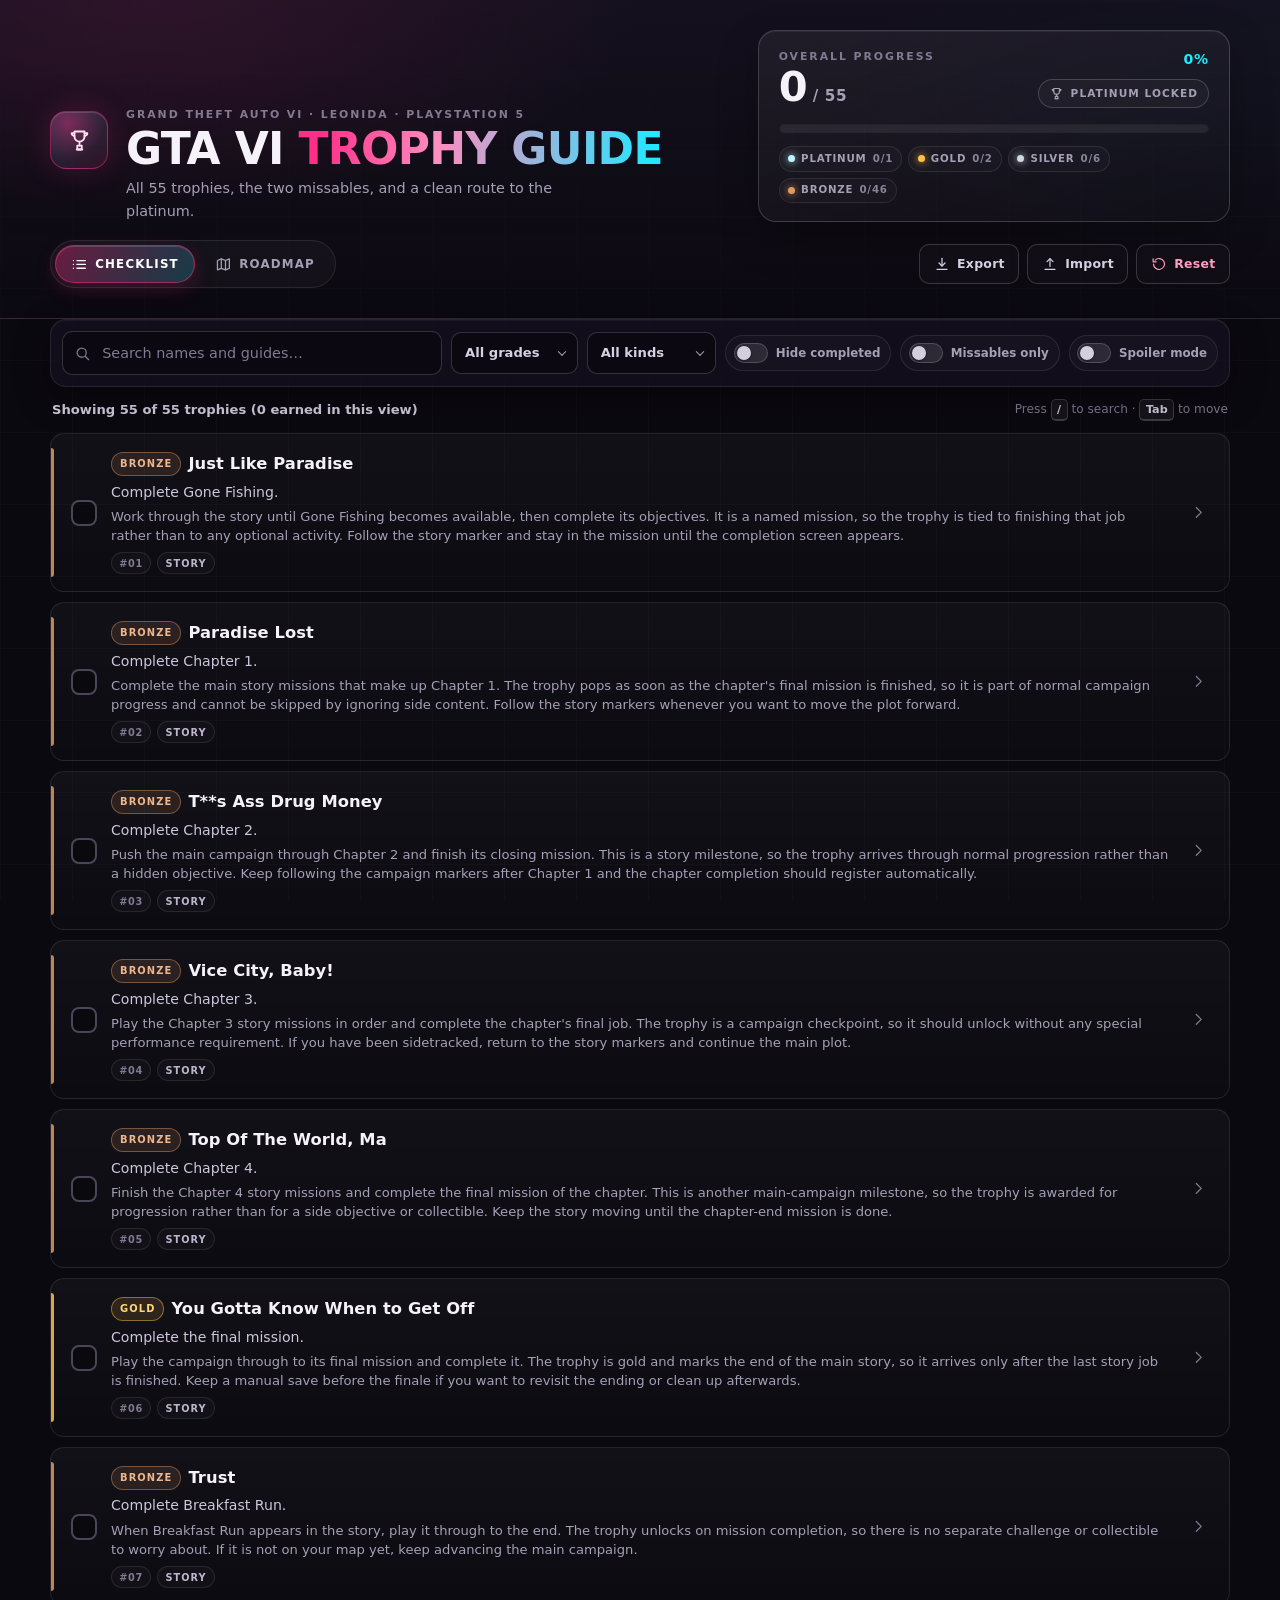
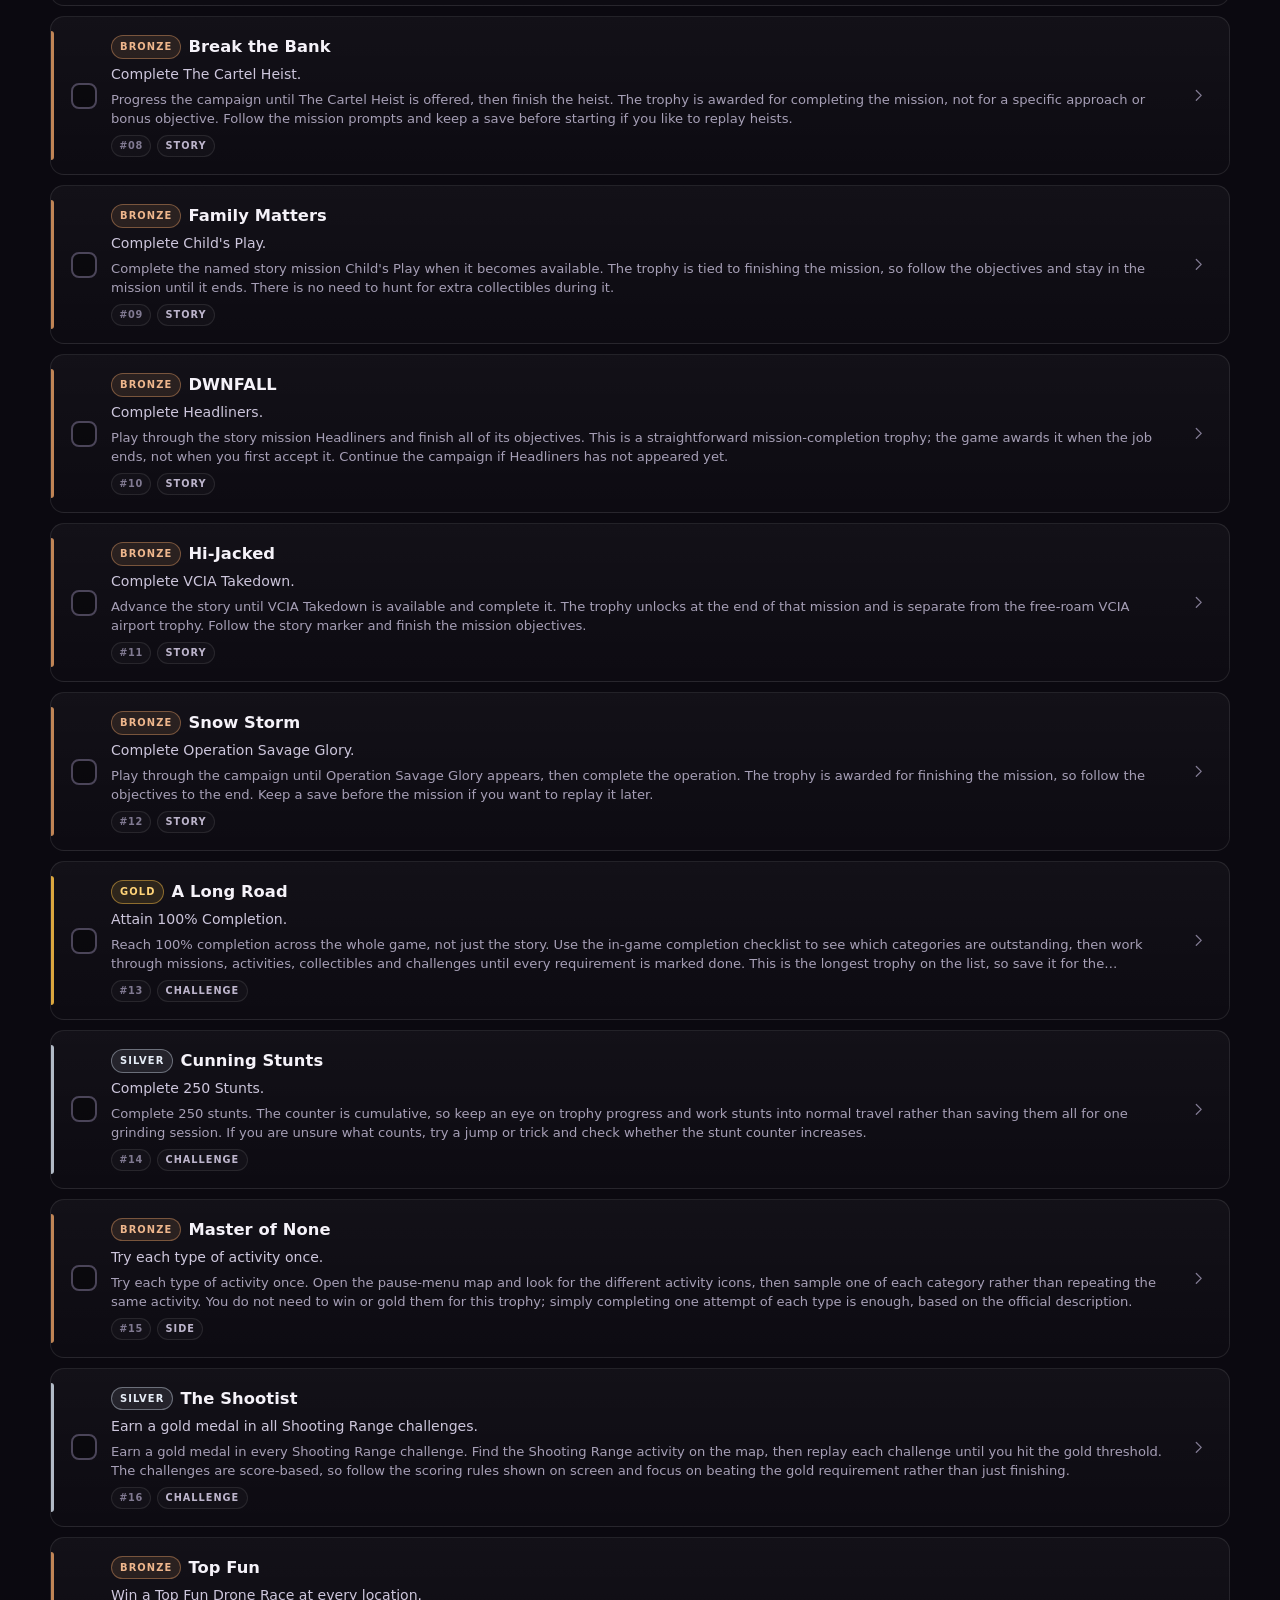
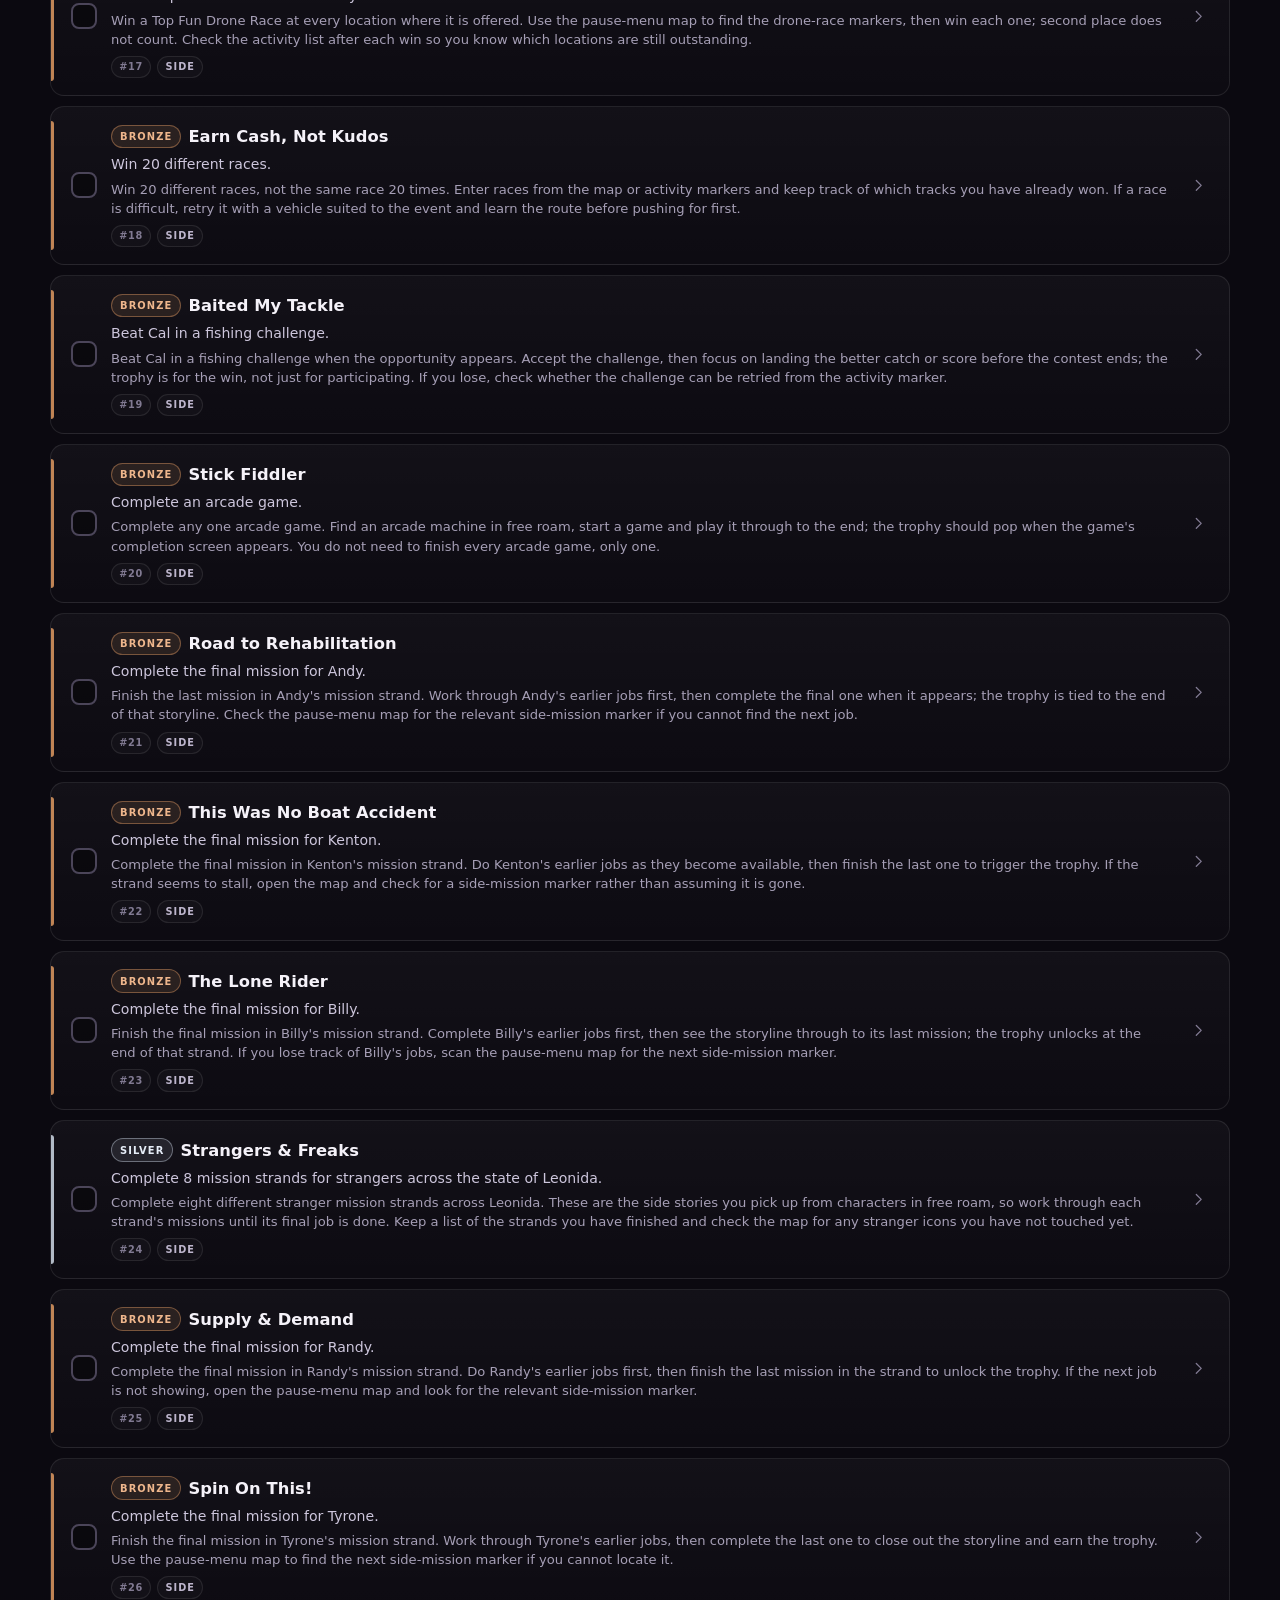
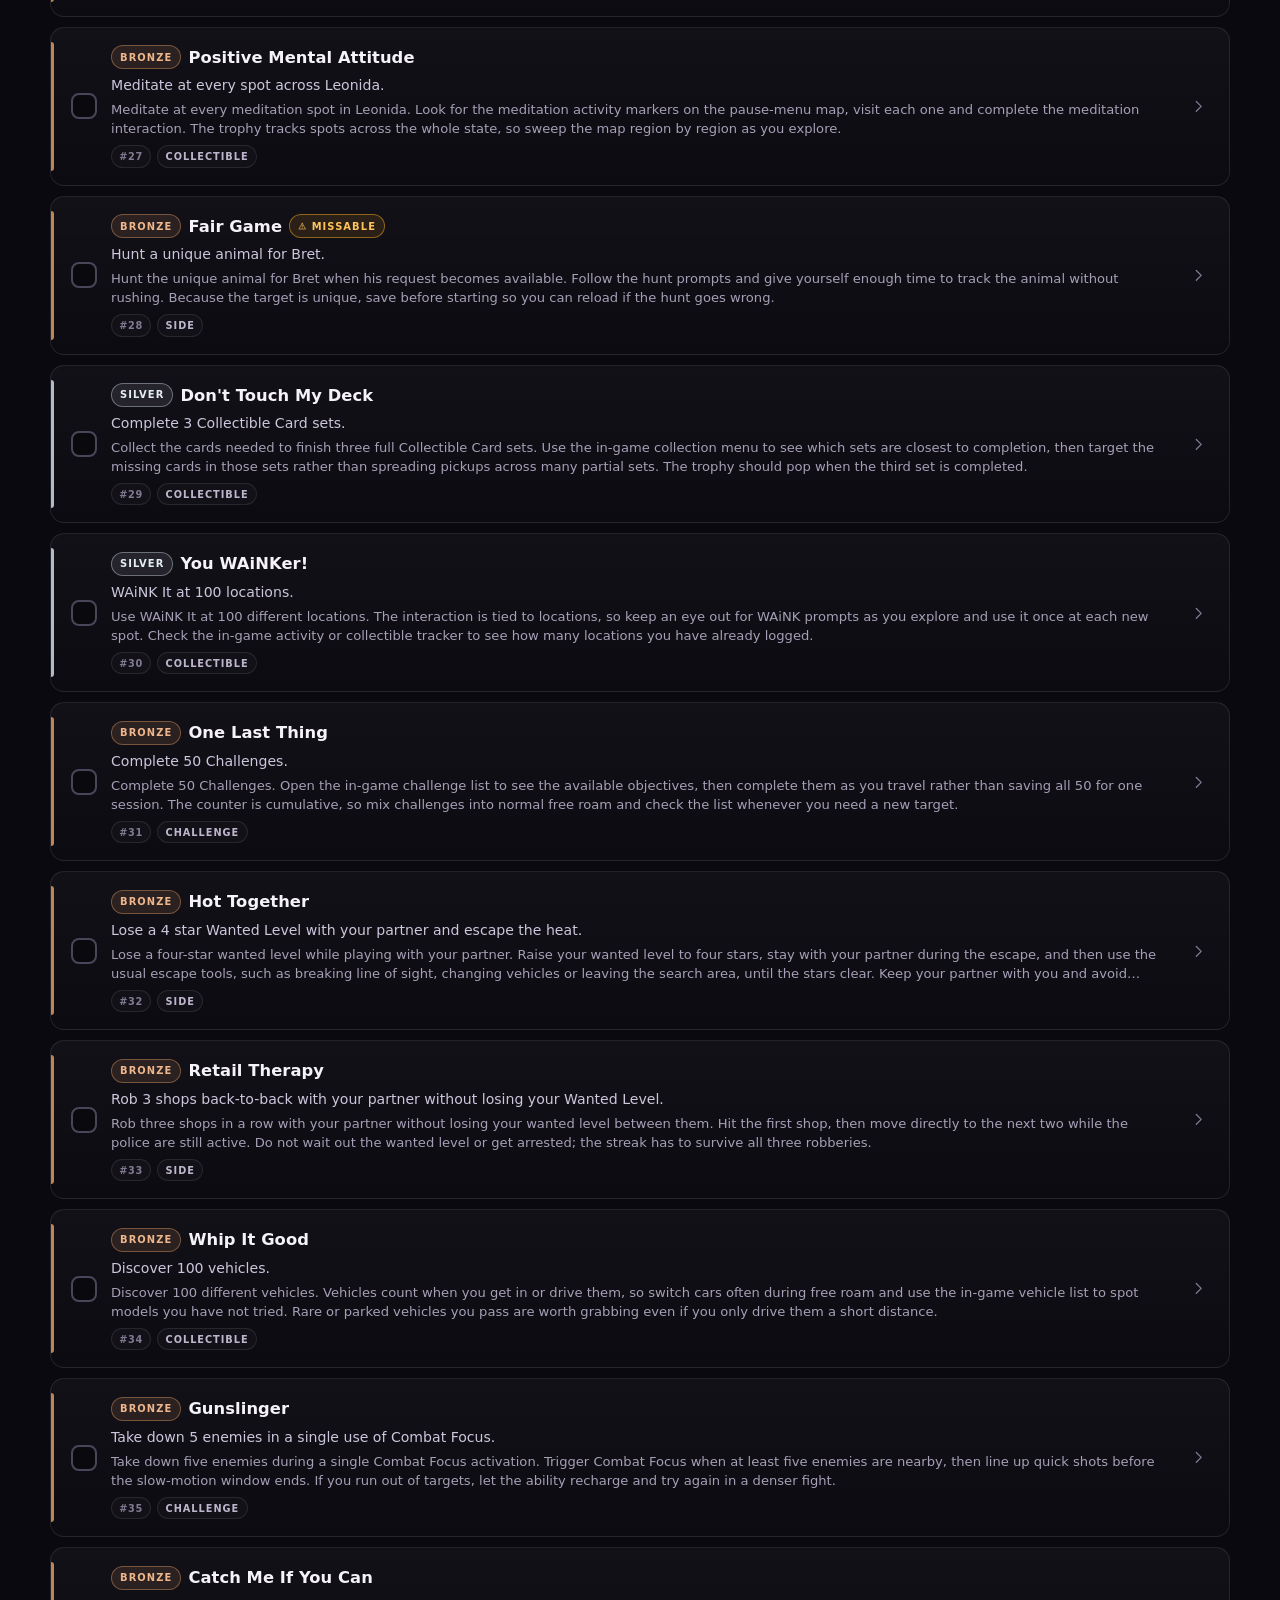
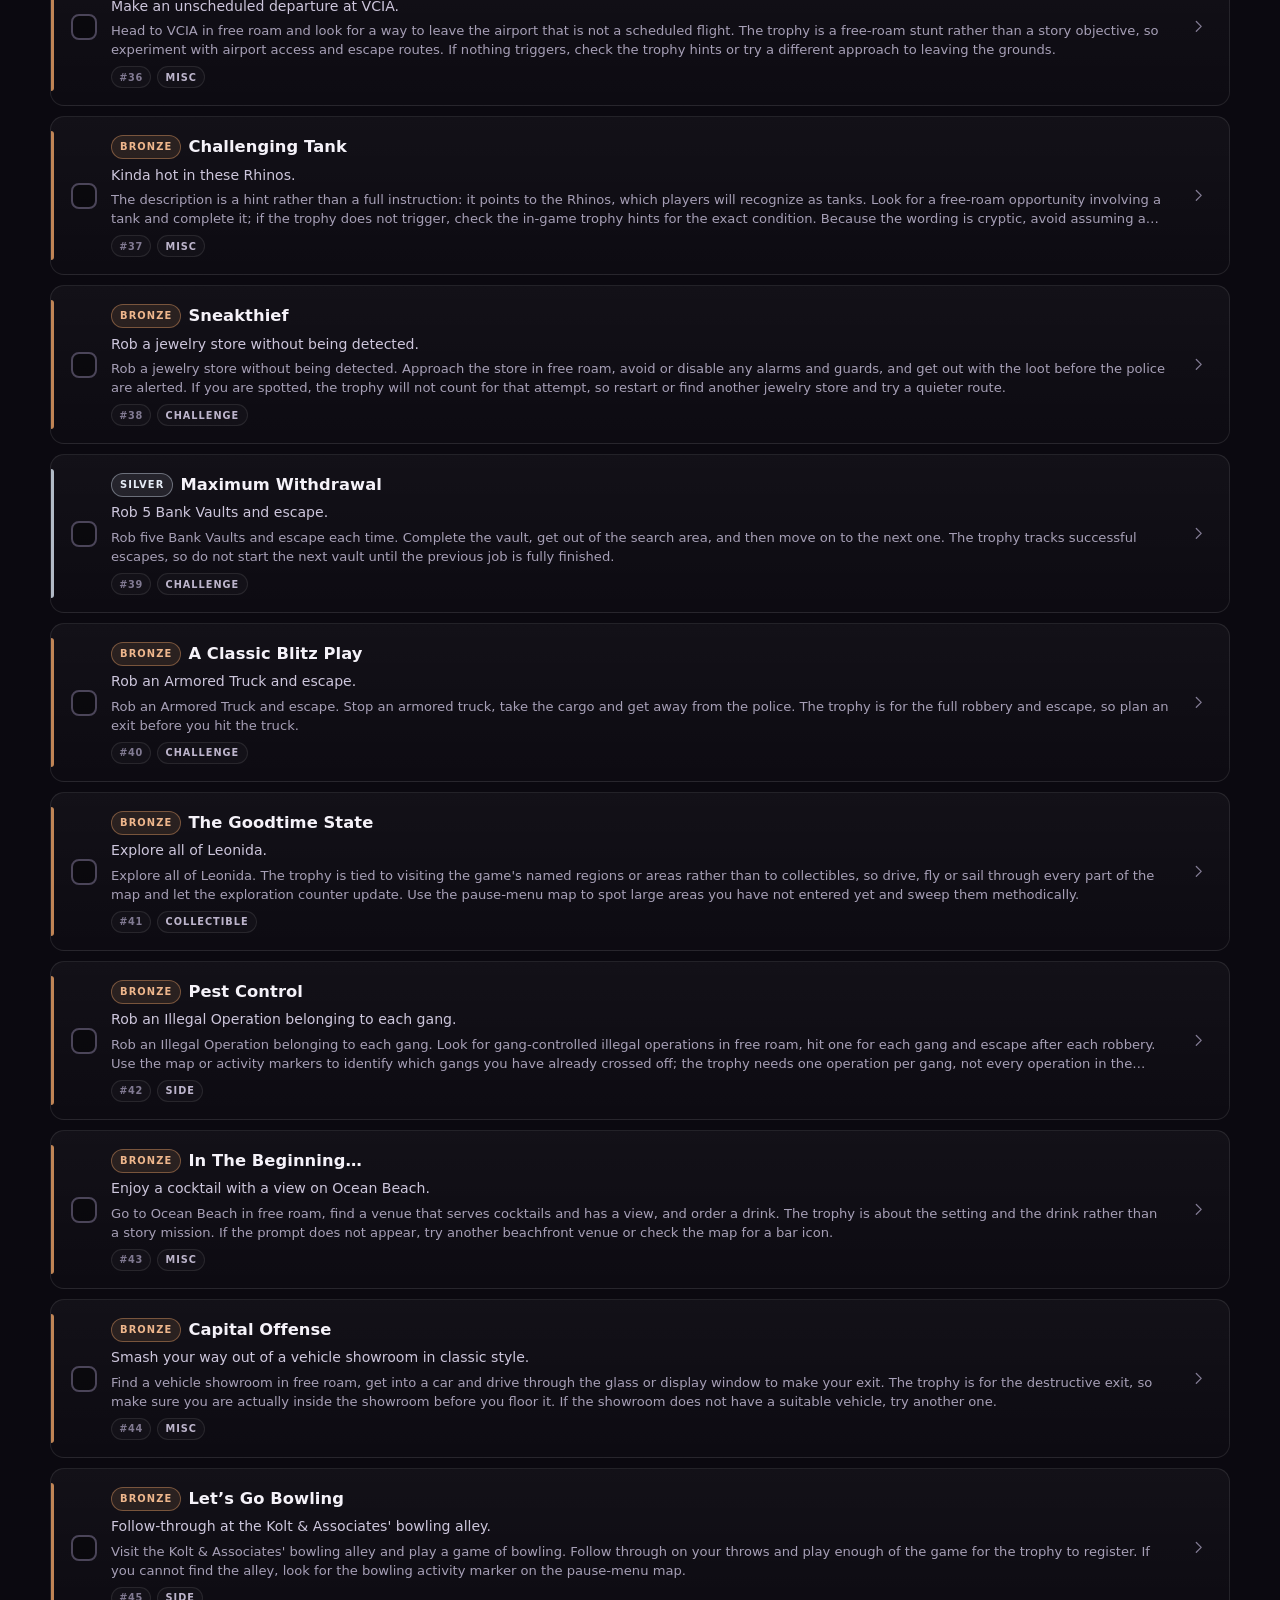
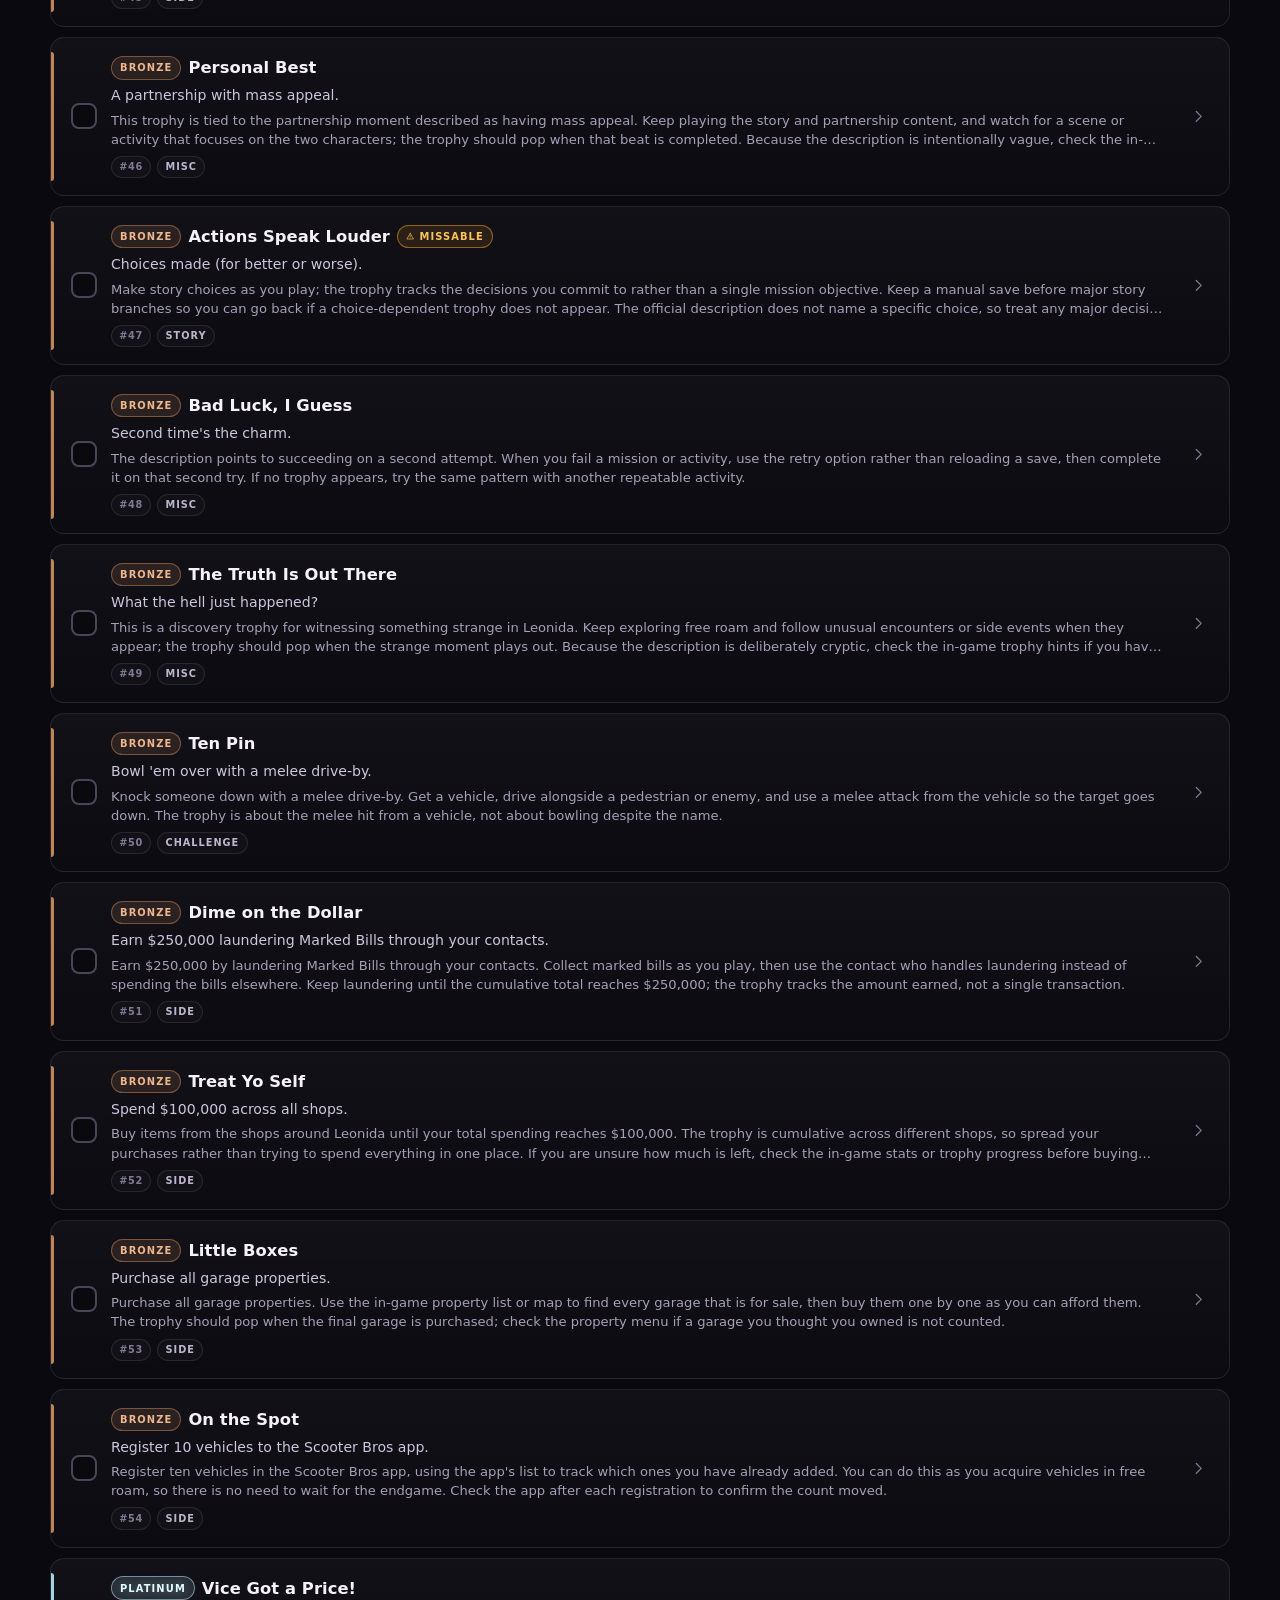
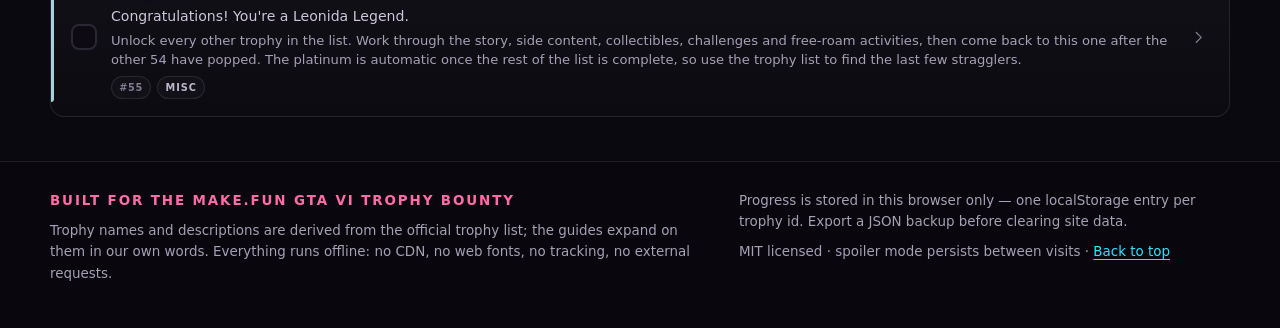
==== commit a8f39158: "Guides: numbered steps and a real source list per trophy, rendered in the detail pane" ====
--- a/app/index.html
+++ b/app/index.html
@@ -208,7 +208,7 @@
 
       <div class="detail-locked" id="detail-locked" hidden>
         <span class="locked-icon" aria-hidden="true"><svg class="icon"><use href="#i-lock"></use></svg></span>
-        <p><strong>Spoiler mode is hiding this one.</strong> Its name, description and guide stay under wraps until you earn it or switch spoiler mode off.</p>
+        <p><strong>Spoiler mode is hiding this one.</strong> Its name, description, guide, steps and sources stay under wraps until you earn it or switch spoiler mode off.</p>
         <button class="btn btn--ghost" id="detail-reveal" type="button">Reveal this trophy</button>
       </div>
 
@@ -217,13 +217,18 @@
           <h3>How to get it</h3>
           <p id="detail-guide"></p>
         </section>
+        <section class="detail-section" id="detail-steps-section">
+          <h3>Step by step</h3>
+          <ol class="tips-list" id="trophy-steps"></ol>
+        </section>
         <section class="detail-section">
           <h3>Tips</h3>
           <ul class="tips-list" id="detail-tips"></ul>
         </section>
-        <section class="detail-section">
+        <section class="detail-section" id="detail-sources-section">
           <h3>Sources</h3>
-          <ul class="source-list" id="detail-sources"></ul>
+          <ul class="source-list" id="trophy-sources"></ul>
+          <p class="muted small" id="trophy-sources-note">Each guide is our own reading of the official description; names, descriptions and grades are PlayStation's as Exophase publishes them.</p>
         </section>
       </div>
     </div>
--- a/app/style.css
+++ b/app/style.css
@@ -744,6 +744,8 @@
 }
 
 .earn:hover + .check-box { border-color: var(--cyan); }
+.earn:disabled + .check-box { opacity: 0.45; cursor: not-allowed; }
+.earn:disabled:hover + .check-box { border-color: var(--line); }
 
 .earn:checked + .check-box {
   border-color: transparent;
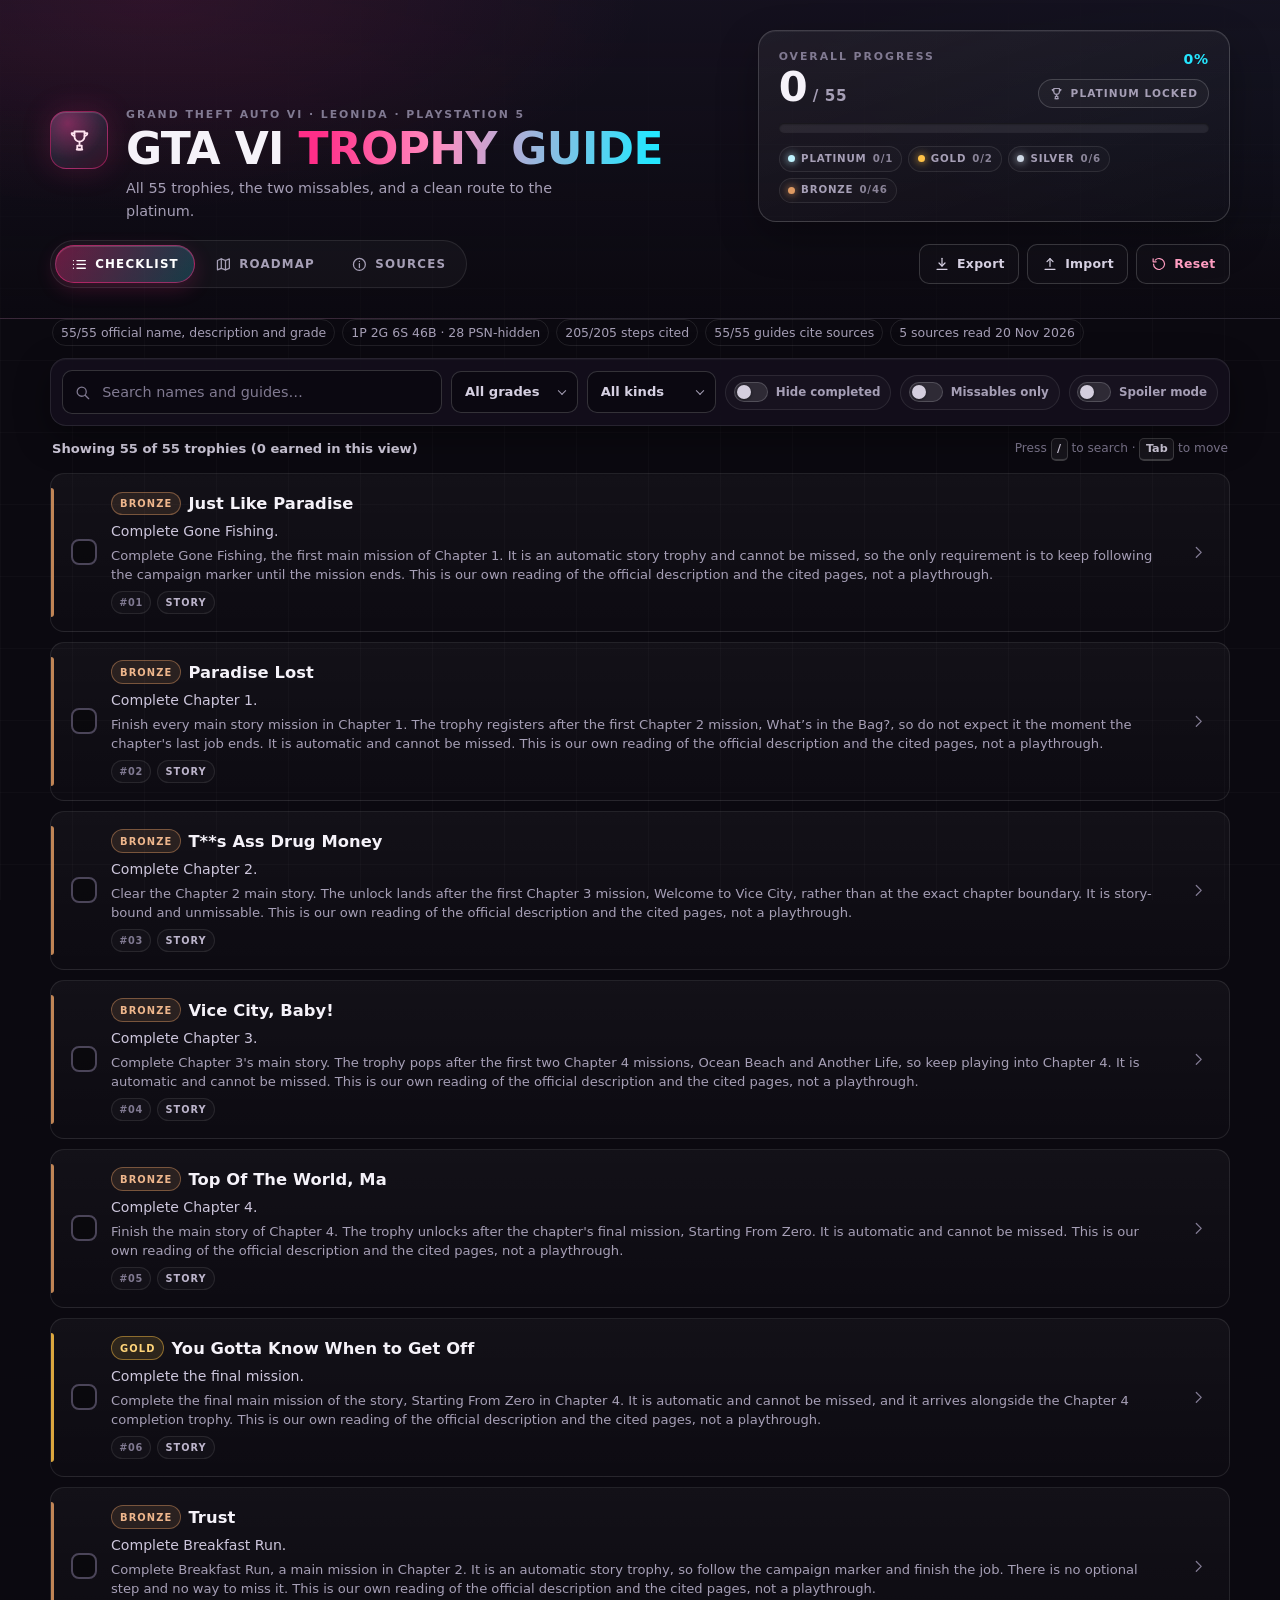
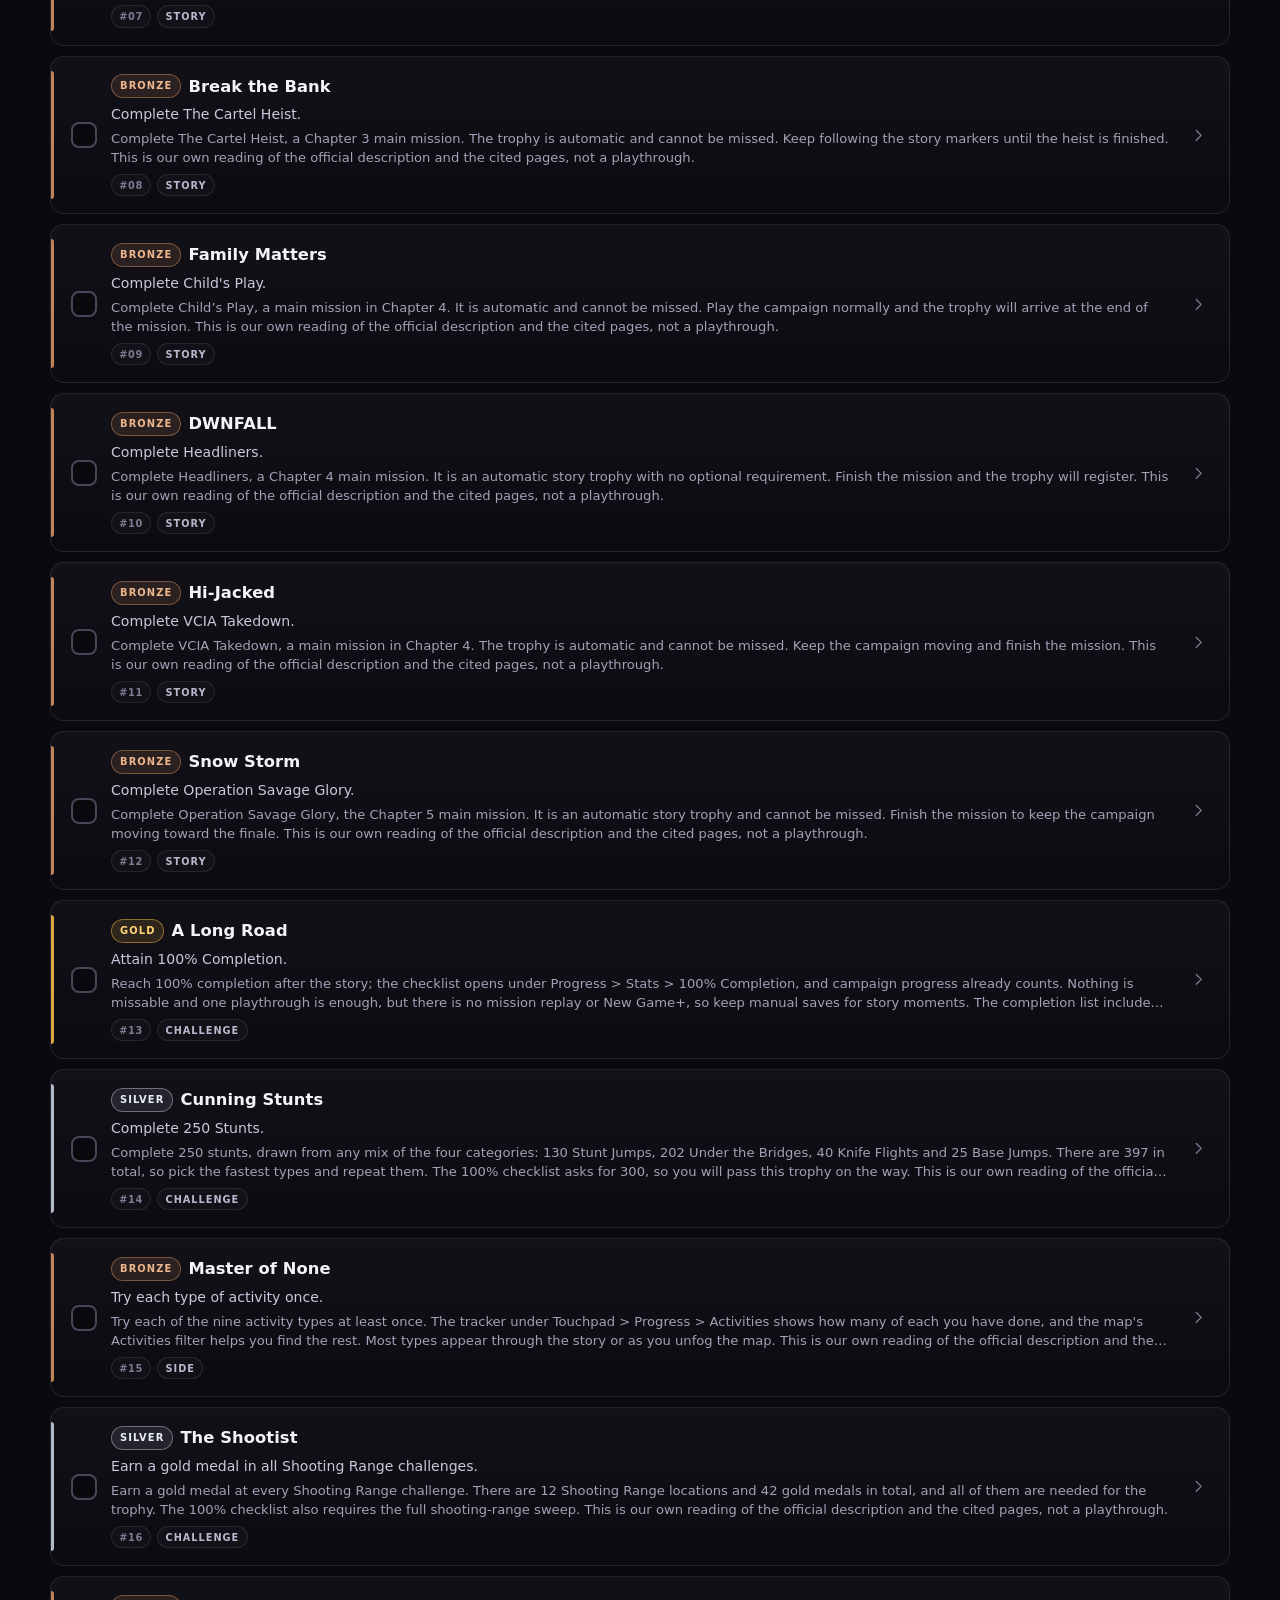
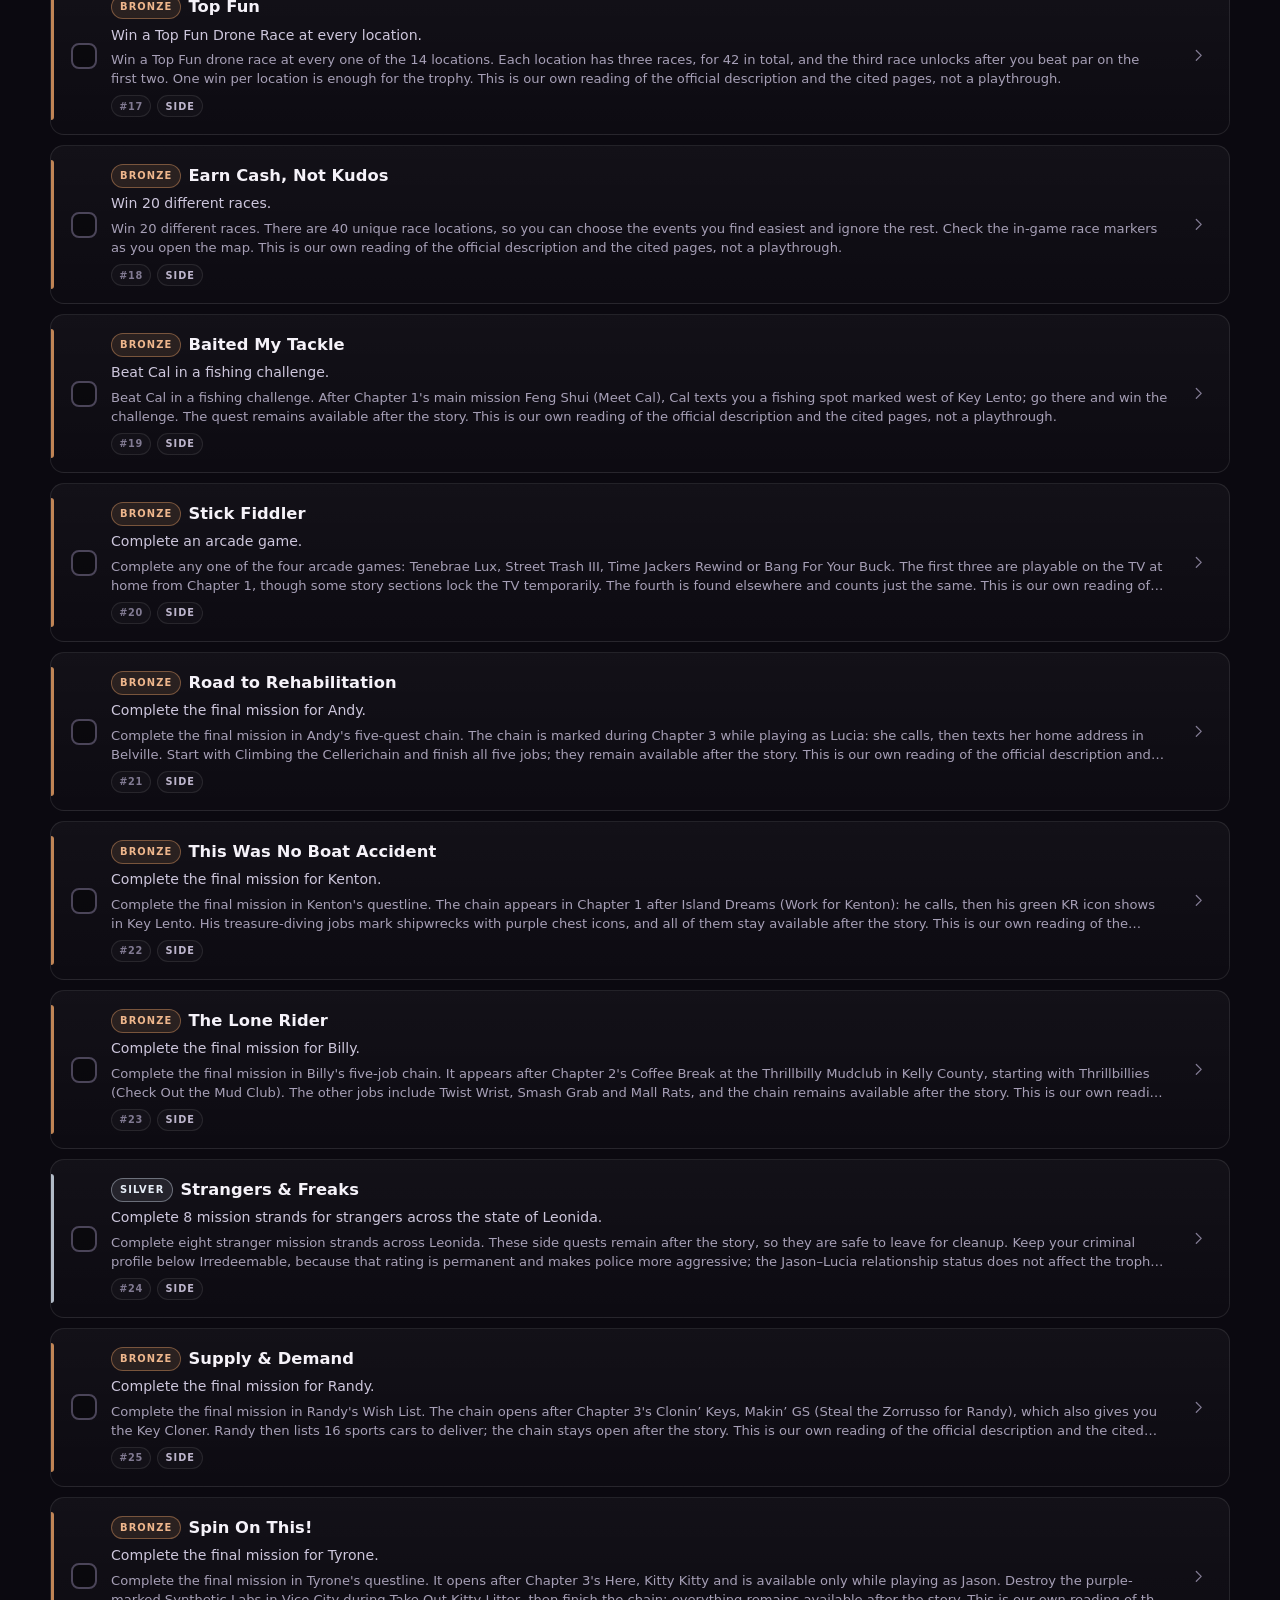
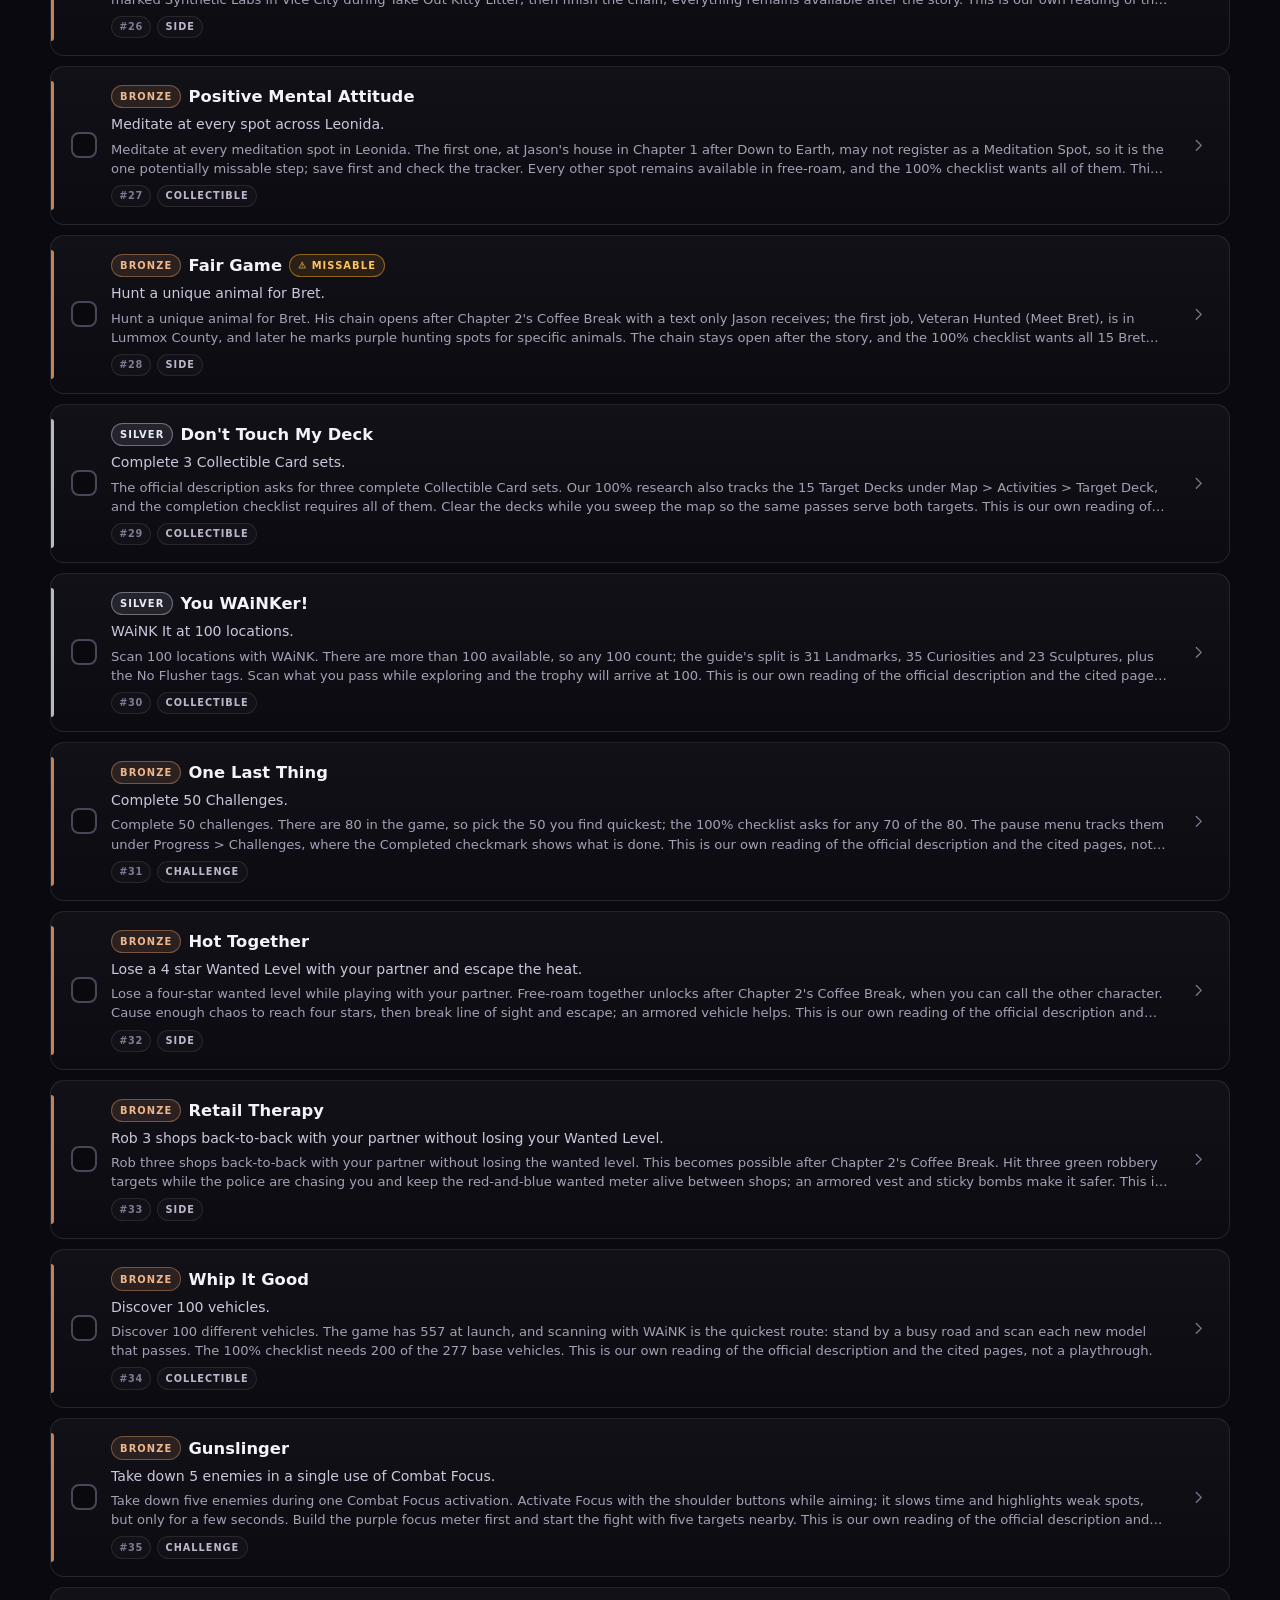
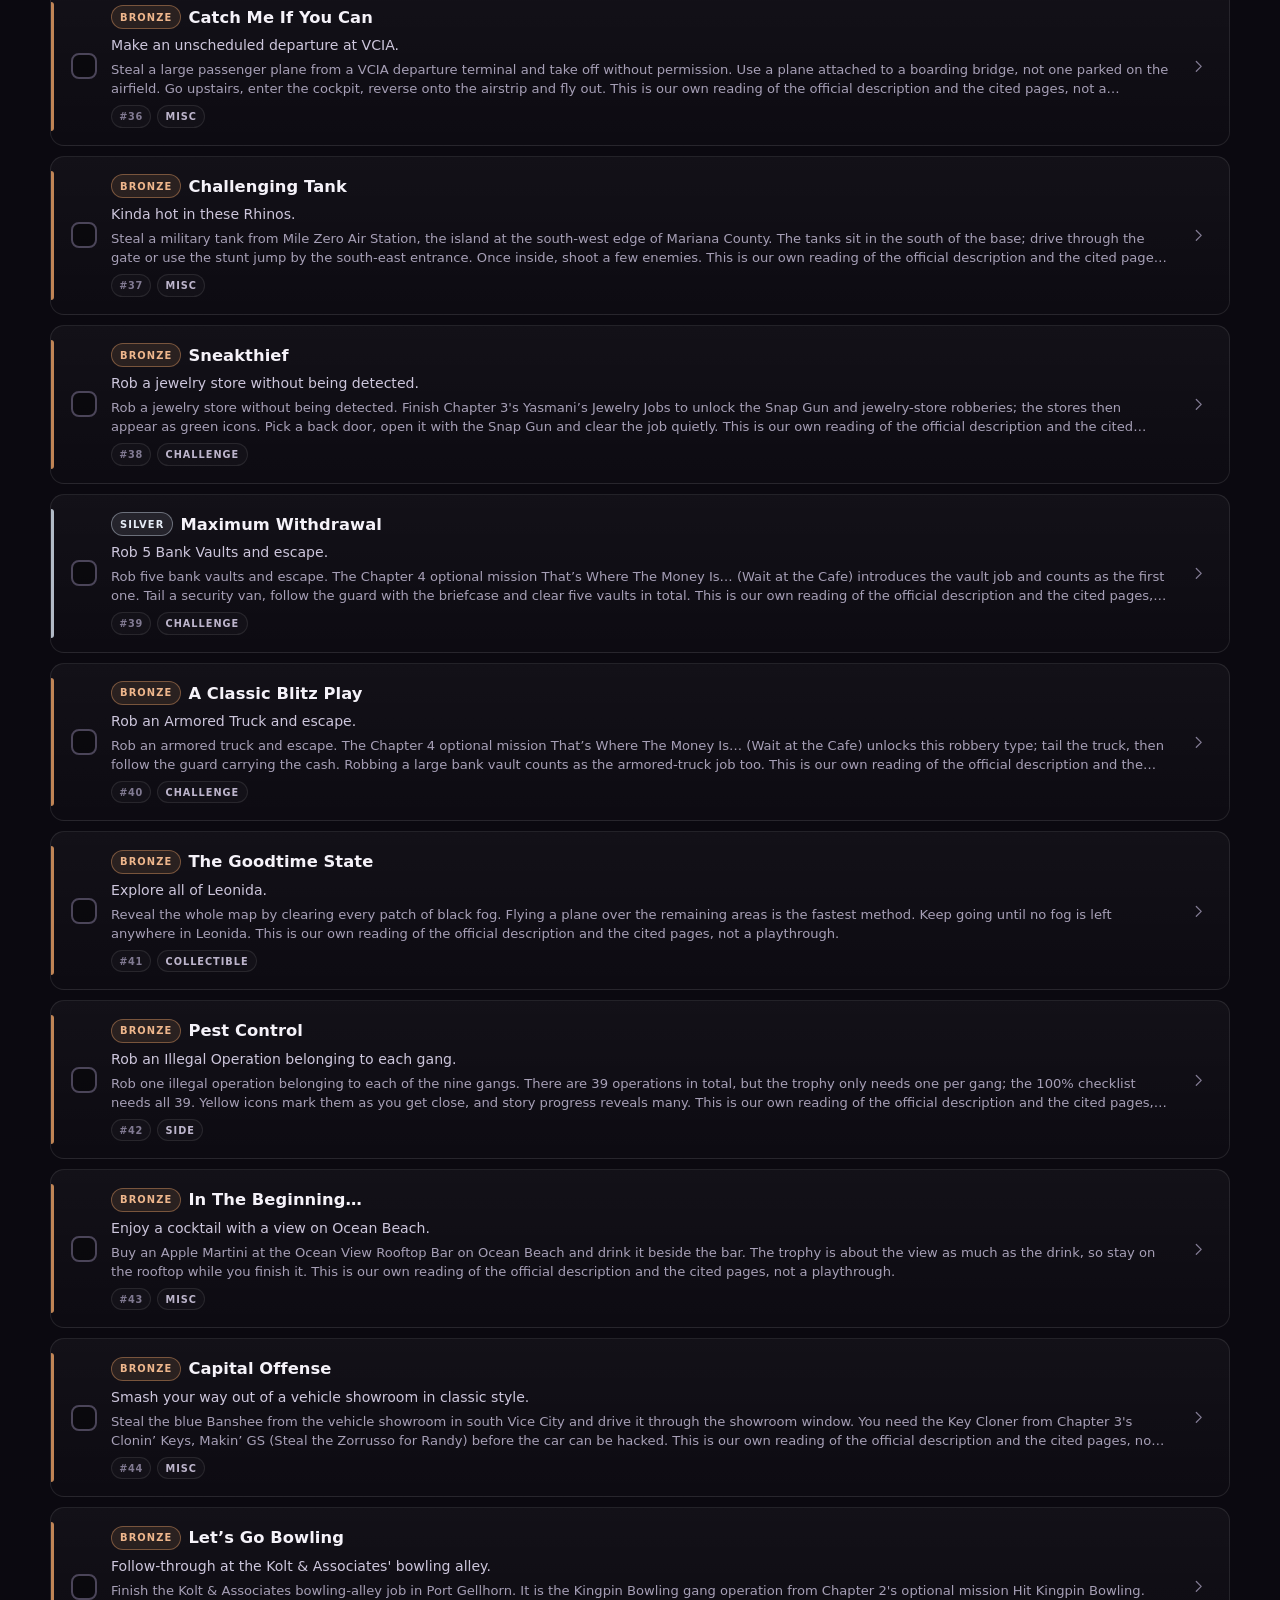
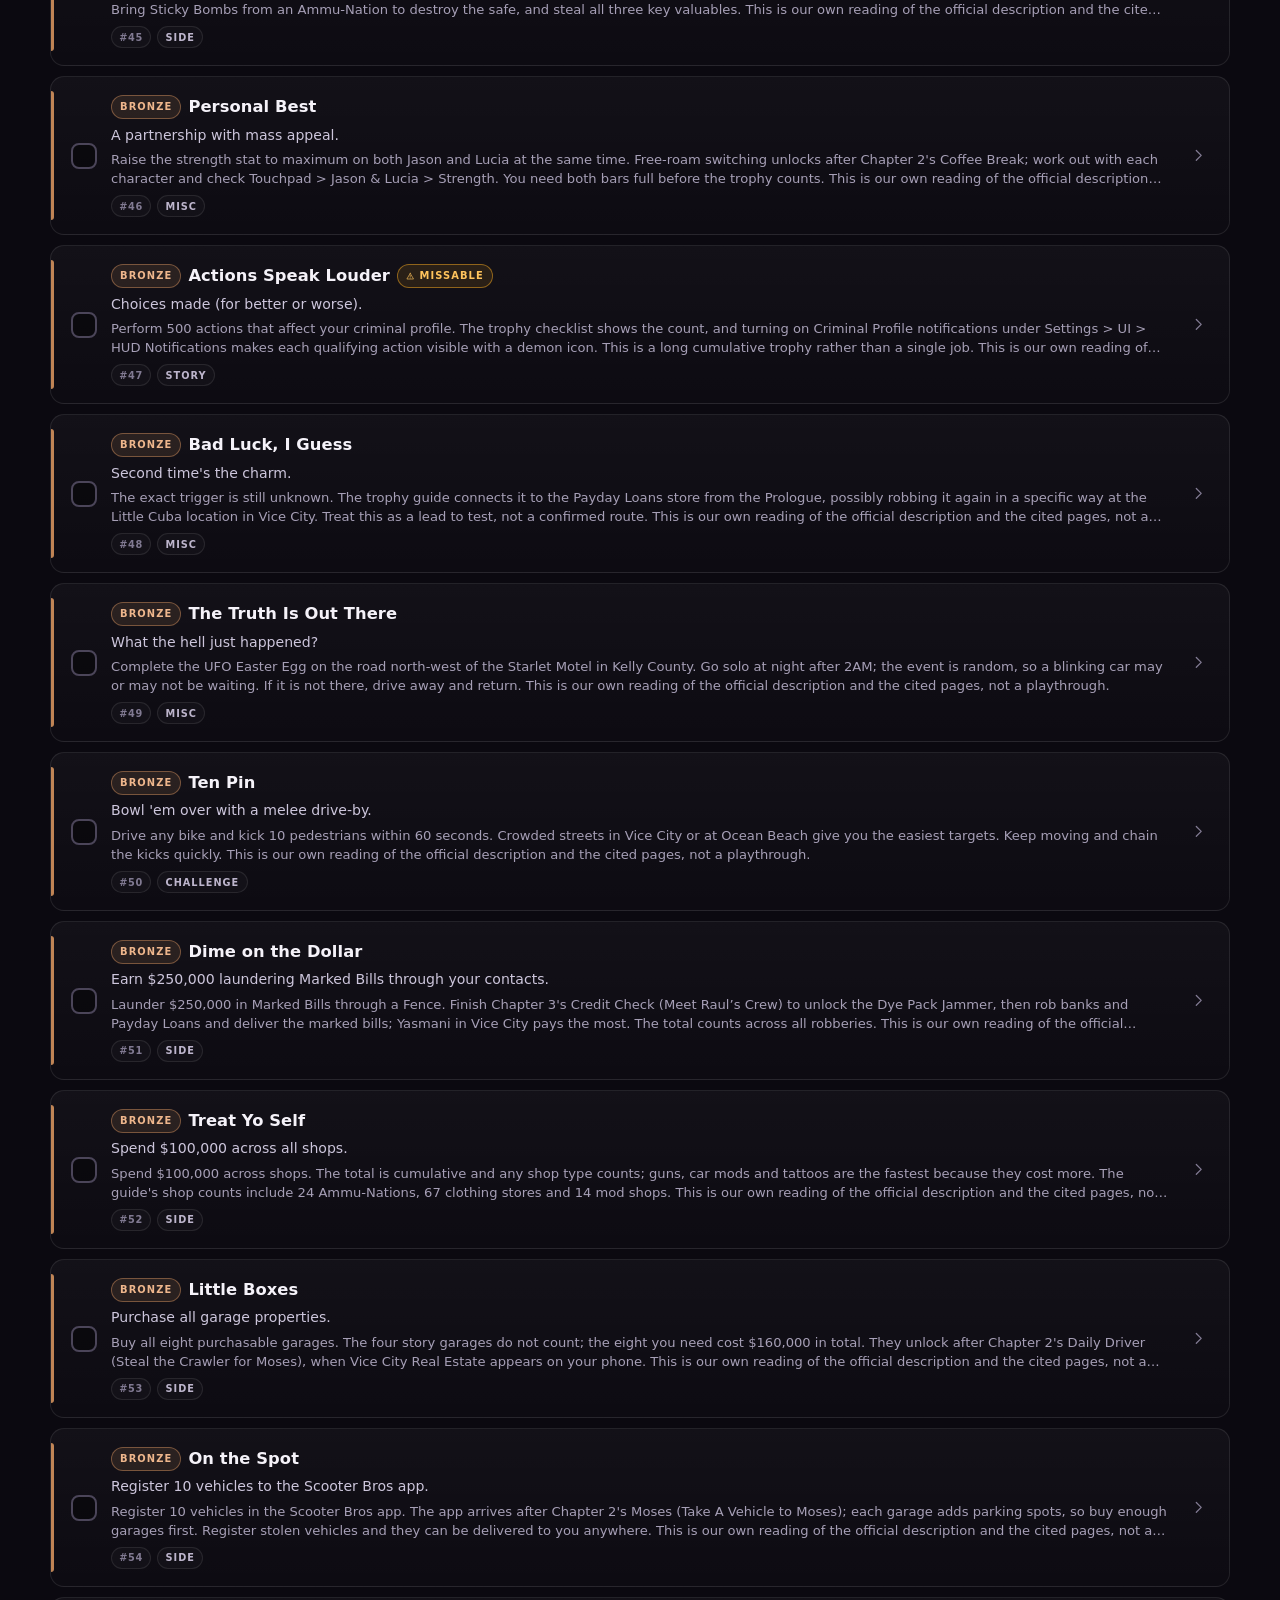
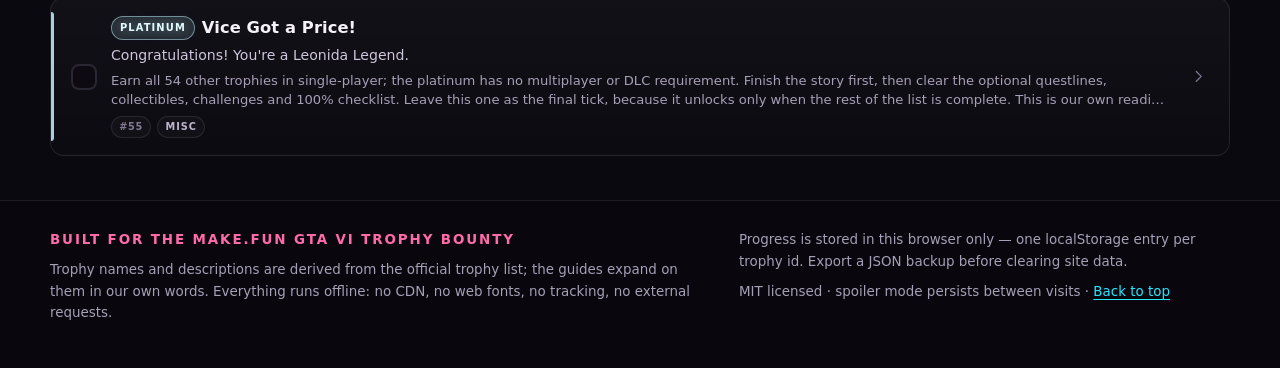
==== commit 5f8fc74b: "Citations: a five-source register, 205 cited steps, a Sources page and an audit strip computed from " ====
--- a/app/index.html
+++ b/app/index.html
@@ -76,6 +76,9 @@
         <button class="tab" id="tab-roadmap" type="button" role="tab" aria-selected="false" aria-controls="panel-roadmap" data-view="roadmap" tabindex="-1">
           <svg class="icon" aria-hidden="true"><use href="#i-map"></use></svg> Roadmap
         </button>
+        <button class="tab" id="tab-sources" type="button" role="tab" aria-selected="false" aria-controls="panel-sources" data-view="sources" tabindex="-1">
+          <svg class="icon" aria-hidden="true"><use href="#i-info"></use></svg> Sources
+        </button>
       </div>
 
       <div class="progress-actions" aria-label="Progress data">
@@ -96,6 +99,14 @@
   <main class="shell" id="main" tabindex="-1">
     <section class="view" id="panel-checklist" role="tabpanel" aria-labelledby="tab-checklist" tabindex="0">
       <h2 class="sr-only">Trophy checklist</h2>
+
+      <div id="audit-strip" aria-label="Citation audit" style="display:flex;flex-wrap:wrap;gap:7px;margin:0 2px 12px">
+        <span class="small" id="audit-official" style="padding:3px 8px;border:1px solid var(--line);border-radius:999px;color:var(--muted)"></span>
+        <span class="small" id="audit-grades" style="padding:3px 8px;border:1px solid var(--line);border-radius:999px;color:var(--muted)"></span>
+        <span class="small" id="audit-steps" style="padding:3px 8px;border:1px solid var(--line);border-radius:999px;color:var(--muted)"></span>
+        <span class="small" id="audit-guides" style="padding:3px 8px;border:1px solid var(--line);border-radius:999px;color:var(--muted)"></span>
+        <span class="small" id="audit-sources" style="padding:3px 8px;border:1px solid var(--line);border-radius:999px;color:var(--muted)"></span>
+      </div>
 
       <div class="toolbar" aria-label="Trophy filters">
         <div class="search-field">
@@ -177,6 +188,19 @@
     <section class="view" id="panel-roadmap" role="tabpanel" aria-labelledby="tab-roadmap" tabindex="0" hidden>
       <h2 class="sr-only">Roadmap</h2>
       <div id="roadmap-root"></div>
+    </section>
+
+    <section class="view" id="panel-sources" role="tabpanel" aria-labelledby="tab-sources" tabindex="0" hidden>
+      <h2 class="sr-only">Sources</h2>
+      <div class="roadmap-head">
+        <div>
+          <h2 class="roadmap-title">Sources and citations</h2>
+          <p class="roadmap-sub">The pages this guide was built from, the date each one was read, and how many trophy guides cite it. Every count below is computed from the data at load time.</p>
+        </div>
+        <div class="roadmap-summary" id="sources-summary"></div>
+      </div>
+      <ul class="source-list" id="sources-list" aria-label="Sources" style="list-style:none;padding-left:0"></ul>
+      <p class="roadmap-foot">Every step in this guide carries the number of the source it comes from.</p>
     </section>
   </main>
 
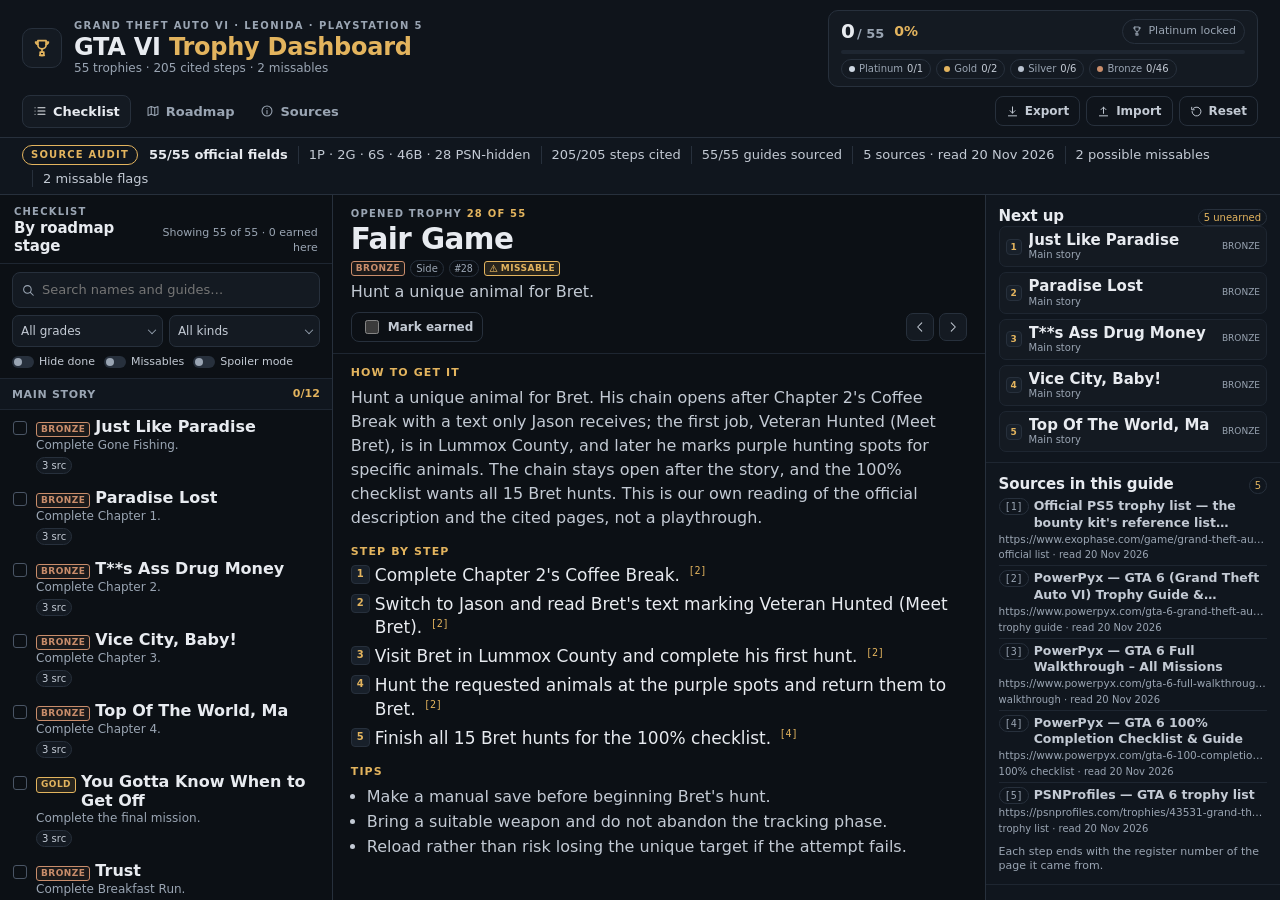
==== commit 8c344c66: "Dashboard: three panes, an audit ribbon, cited steps in the detail pane and a sources block" ====
--- a/app/index.html
+++ b/app/index.html
@@ -4,8 +4,8 @@
   <meta charset="utf-8">
   <meta name="viewport" content="width=device-width, initial-scale=1">
   <meta name="color-scheme" content="dark">
-  <meta name="description" content="An offline GTA VI trophy guide, roadmap and checklist for all 55 trophies: missable warnings, filters, spoiler mode and progress saved in your browser.">
-  <title>GTA VI Trophy Guide &mdash; Checklist &amp; Roadmap to the Platinum</title>
+  <meta name="description" content="An offline GTA VI trophy dashboard: a staged checklist, cited guide steps, missable warnings, next-up queue and source audit for all 55 trophies.">
+  <title>GTA VI Trophy Dashboard &mdash; Checklist, Audit &amp; Sources</title>
   <link rel="stylesheet" href="style.css">
 </head>
 <body>
@@ -34,41 +34,34 @@
     <symbol id="i-spark" viewBox="0 0 24 24"><path d="M12 3.5 13.7 9l5.5 1.7-5.5 1.7L12 18l-1.7-5.6L4.8 10.7 10.3 9 12 3.5Z"></path></symbol>
   </svg>
 
-  <a class="skip-link" href="#main">Skip to the trophy list</a>
+  <a class="skip-link" href="#main">Skip to the trophy dashboard</a>
 
   <header class="site-header">
-    <div class="shell header-grid">
+    <div class="header-top">
       <div class="brand">
         <span class="brand-mark" aria-hidden="true"><svg class="icon"><use href="#i-trophy"></use></svg></span>
         <div class="brand-text">
           <p class="kicker">Grand Theft Auto VI &middot; Leonida &middot; PlayStation 5</p>
-          <h1>GTA VI <span class="grad">Trophy Guide</span></h1>
-          <p class="brand-sub">All 55 trophies, the two missables, and a clean route to the platinum.</p>
+          <h1>GTA VI <span class="grad">Trophy Dashboard</span></h1>
+          <p class="brand-sub" id="brand-sub">Offline checklist &middot; cited steps &middot; missable warnings</p>
         </div>
       </div>
 
       <section class="progress-card" aria-label="Overall progress">
         <div class="progress-top">
-          <div>
-            <p class="kicker">Overall progress</p>
-            <p class="progress-count"><span id="earned-count">0</span><span class="progress-total" id="progress-total">/ 55</span></p>
-          </div>
-          <div class="progress-side">
-            <span class="percent" id="percent">0%</span>
-            <span class="platinum-pill" id="platinum-status">
-              <svg class="icon" aria-hidden="true"><use href="#i-trophy"></use></svg>
-              <span id="platinum-text">Platinum locked</span>
-            </span>
-          </div>
+          <p class="progress-count"><span id="earned-count">0</span><span class="progress-total" id="progress-total">/ 55</span></p>
+          <span class="percent" id="percent">0%</span>
+          <span class="platinum-pill" id="platinum-status">
+            <svg class="icon" aria-hidden="true"><use href="#i-trophy"></use></svg>
+            <span id="platinum-text">Platinum locked</span>
+          </span>
         </div>
         <div class="bar" id="progressbar" role="progressbar" aria-label="Trophies earned" aria-valuemin="0" aria-valuemax="55" aria-valuenow="0" aria-valuetext="0 of 55 trophies earned">
           <span class="bar-fill" id="bar-fill"></span>
         </div>
         <div class="grade-stats" id="grade-stats" role="group" aria-label="Filter by trophy grade"></div>
       </section>
-    </div>
-
-    <div class="shell viewbar">
+    </div>    <div class="header-bottom">
       <div class="tabs" id="tabs" role="tablist" aria-label="Views">
         <button class="tab" id="tab-checklist" type="button" role="tab" aria-selected="true" aria-controls="panel-checklist" data-view="checklist">
           <svg class="icon" aria-hidden="true"><use href="#i-list"></use></svg> Checklist
@@ -80,7 +73,6 @@
           <svg class="icon" aria-hidden="true"><use href="#i-info"></use></svg> Sources
         </button>
       </div>
-
       <div class="progress-actions" aria-label="Progress data">
         <button class="btn btn--ghost" id="export-btn" type="button">
           <svg class="icon" aria-hidden="true"><use href="#i-download"></use></svg> Export
@@ -96,182 +88,196 @@
     </div>
   </header>
 
-  <main class="shell" id="main" tabindex="-1">
-    <section class="view" id="panel-checklist" role="tabpanel" aria-labelledby="tab-checklist" tabindex="0">
+  <div class="audit-ribbon" id="audit-strip" aria-label="Source-verification audit">
+    <span class="audit-fact audit-fact--lead" id="audit-official"></span>
+    <span class="audit-fact" id="audit-grades"></span>
+    <span class="audit-fact" id="audit-steps"></span>
+    <span class="audit-fact" id="audit-guides"></span>
+    <span class="audit-fact" id="audit-sources"></span>
+    <span class="audit-fact" id="audit-missables"></span>
+    <span class="audit-fact" id="audit-flags"></span>
+  </div>
+
+  <main id="main" tabindex="-1">
+    <section class="view view--dashboard" id="panel-checklist" role="tabpanel" aria-labelledby="tab-checklist" tabindex="0">
       <h2 class="sr-only">Trophy checklist</h2>
 
-      <div id="audit-strip" aria-label="Citation audit" style="display:flex;flex-wrap:wrap;gap:7px;margin:0 2px 12px">
-        <span class="small" id="audit-official" style="padding:3px 8px;border:1px solid var(--line);border-radius:999px;color:var(--muted)"></span>
-        <span class="small" id="audit-grades" style="padding:3px 8px;border:1px solid var(--line);border-radius:999px;color:var(--muted)"></span>
-        <span class="small" id="audit-steps" style="padding:3px 8px;border:1px solid var(--line);border-radius:999px;color:var(--muted)"></span>
-        <span class="small" id="audit-guides" style="padding:3px 8px;border:1px solid var(--line);border-radius:999px;color:var(--muted)"></span>
-        <span class="small" id="audit-sources" style="padding:3px 8px;border:1px solid var(--line);border-radius:999px;color:var(--muted)"></span>
-      </div>
-
-      <div class="toolbar" aria-label="Trophy filters">
-        <div class="search-field">
-          <svg class="icon" aria-hidden="true"><use href="#i-search"></use></svg>
-          <input id="search" type="search" placeholder="Search names and guides&hellip;" aria-label="Search trophies by name and guide" autocomplete="off" spellcheck="false">
-          <button class="search-clear" id="search-clear" type="button" aria-label="Clear search" hidden>
-            <svg class="icon" aria-hidden="true"><use href="#i-x"></use></svg>
-          </button>
-        </div>
-
-        <span class="select-wrap">
-          <label class="sr-only" for="grade-filter">Filter by grade</label>
-          <select id="grade-filter">
-            <option value="all">All grades</option>
-            <option value="platinum">Platinum</option>
-            <option value="gold">Gold</option>
-            <option value="silver">Silver</option>
-            <option value="bronze">Bronze</option>
-          </select>
-        </span>
-
-        <span class="select-wrap">
-          <label class="sr-only" for="kind-filter">Filter by kind</label>
-          <select id="kind-filter">
-            <option value="all">All kinds</option>
-            <option value="story">Story</option>
-            <option value="side">Side</option>
-            <option value="collectible">Collectible</option>
-            <option value="challenge">Challenge</option>
-            <option value="online">Online</option>
-            <option value="misc">Misc</option>
-          </select>
-        </span>
-
-        <label class="switch">
-          <input type="checkbox" id="hide-completed" role="switch">
-          <span class="switch-track" aria-hidden="true"></span>
-          <span class="switch-text">Hide completed</span>
-        </label>
-
-        <label class="switch switch--warn">
-          <input type="checkbox" id="missables-only" role="switch">
-          <span class="switch-track" aria-hidden="true"></span>
-          <span class="switch-text">Missables only</span>
-        </label>
-
-        <label class="switch switch--spoiler">
-          <input type="checkbox" id="spoiler-toggle" role="switch">
-          <span class="switch-track" aria-hidden="true"></span>
-          <span class="switch-text">Spoiler mode</span>
-        </label>
-
-        <button class="btn btn--quiet" id="clear-filters" type="button" hidden>Clear filters</button>
-      </div>
-
-      <div class="list-meta">
-        <p id="visible-count" aria-live="polite">Loading the trophy list&hellip;</p>
-        <p class="hint">Press <kbd>/</kbd> to search &middot; <kbd>Tab</kbd> to move</p>
-      </div>
-
-      <ul class="trophy-list" id="trophy-list" aria-label="Trophies"></ul>
-
-      <div class="boot" id="boot"><span class="spinner" aria-hidden="true"></span> Loading the trophy list&hellip;</div>
-
-      <div class="error-card" id="boot-error" hidden>
-        <h2>The trophy list could not load</h2>
-        <p id="boot-error-text">Something went wrong while reading the guide data.</p>
-        <p class="muted">Run <code>node serve.ts</code> from the project folder, then open <code>localhost:8080</code>. Browsers block <code>fetch()</code> from <code>file://</code> pages, so the guide needs a tiny local web server.</p>
-      </div>
-
-      <div class="empty" id="empty-state" hidden>
-        <span class="empty-icon" aria-hidden="true"><svg class="icon"><use href="#i-search"></use></svg></span>
-        <h2>Nothing here &mdash; yet</h2>
-        <p id="empty-text">No trophies match these filters.</p>
-        <button class="btn" id="empty-clear" type="button">Clear all filters</button>
+      <div class="dashboard" id="dashboard">
+        <aside class="pane pane-list" id="checklist-pane" aria-label="Trophy checklist by roadmap stage">
+          <div class="pane-head">
+            <div>
+              <p class="pane-kicker">Checklist</p>
+              <h2 class="pane-title">By roadmap stage</h2>
+            </div>
+            <p class="pane-meta" id="visible-count" aria-live="polite">Loading the trophy list&hellip;</p>
+          </div>
+
+          <div class="toolbar" aria-label="Trophy filters">
+            <div class="search-field">
+              <svg class="icon" aria-hidden="true"><use href="#i-search"></use></svg>
+              <input id="search" type="search" placeholder="Search names and guides&hellip;" aria-label="Search trophies by name and guide" autocomplete="off" spellcheck="false">
+              <button class="search-clear" id="search-clear" type="button" aria-label="Clear search" hidden>
+                <svg class="icon" aria-hidden="true"><use href="#i-x"></use></svg>
+              </button>
+            </div>
+            <div class="filter-row">
+              <span class="select-wrap">
+                <label class="sr-only" for="grade-filter">Filter by grade</label>
+                <select id="grade-filter">
+                  <option value="all">All grades</option>
+                  <option value="platinum">Platinum</option>
+                  <option value="gold">Gold</option>
+                  <option value="silver">Silver</option>
+                  <option value="bronze">Bronze</option>
+                </select>
+              </span>
+              <span class="select-wrap">
+                <label class="sr-only" for="kind-filter">Filter by kind</label>
+                <select id="kind-filter">
+                  <option value="all">All kinds</option>
+                  <option value="story">Story</option>
+                  <option value="side">Side</option>
+                  <option value="collectible">Collectible</option>
+                  <option value="challenge">Challenge</option>
+                  <option value="online">Online</option>
+                  <option value="misc">Misc</option>
+                </select>
+              </span>
+            </div>
+            <div class="switch-row">
+              <label class="switch" title="Hide trophies already earned">
+                <input type="checkbox" id="hide-completed" role="switch" aria-label="Hide completed trophies">
+                <span class="switch-track" aria-hidden="true"></span>
+                <span class="switch-text">Hide done</span>
+              </label>
+              <label class="switch switch--warn">
+                <input type="checkbox" id="missables-only" role="switch">
+                <span class="switch-track" aria-hidden="true"></span>
+                <span class="switch-text">Missables</span>
+              </label>
+              <label class="switch switch--spoiler">
+                <input type="checkbox" id="spoiler-toggle" role="switch">
+                <span class="switch-track" aria-hidden="true"></span>
+                <span class="switch-text">Spoiler mode</span>
+              </label>
+              <button class="btn btn--quiet" id="clear-filters" type="button" hidden>Clear</button>
+            </div>
+          </div>          <div class="list-scroll" id="list-scroll">
+            <div id="trophy-list" aria-label="Trophies grouped by roadmap stage"></div>
+
+            <div class="boot" id="boot"><span class="spinner" aria-hidden="true"></span> Loading the trophy list&hellip;</div>
+
+            <div class="error-card" id="boot-error" hidden>
+              <h2>The trophy list could not load</h2>
+              <p id="boot-error-text">Something went wrong while reading the guide data.</p>
+              <p class="muted">Run <code>node serve.ts</code> from the project folder, then open <code>localhost:8080</code>.</p>
+            </div>
+
+            <div class="empty" id="empty-state" hidden>
+              <span class="empty-icon" aria-hidden="true"><svg class="icon"><use href="#i-search"></use></svg></span>
+              <h2>Nothing here &mdash; yet</h2>
+              <p id="empty-text">No trophies match these filters.</p>
+              <button class="btn" id="empty-clear" type="button">Clear all filters</button>
+            </div>
+          </div>
+        </aside>
+
+        <section class="pane pane-detail" id="detail-dialog" aria-labelledby="detail-title">
+          <div class="detail-head">
+            <div class="detail-heading">
+              <p class="pane-kicker">Opened trophy <span class="detail-position" id="detail-position">1 of 55</span></p>
+              <h2 id="detail-title">Trophy</h2>
+              <div class="dialog-badges" id="detail-badges"></div>
+              <p class="detail-desc" id="detail-desc"></p>
+            </div>
+            <div class="detail-controls">
+              <label class="earn-label">
+                <input type="checkbox" id="detail-earned">
+                <span>Mark earned</span>
+              </label>
+              <button class="icon-btn" id="detail-close" type="button" aria-label="Re-conceal this spoiler trophy" title="Re-conceal" hidden>
+                <svg class="icon" aria-hidden="true"><use href="#i-lock"></use></svg>
+              </button>
+              <div class="dialog-nav">
+                <button class="icon-btn" id="detail-prev" type="button" aria-label="Previous trophy">
+                  <svg class="icon" aria-hidden="true"><use href="#i-chevron-left"></use></svg>
+                </button>
+                <button class="icon-btn" id="detail-next" type="button" aria-label="Next trophy">
+                  <svg class="icon" aria-hidden="true"><use href="#i-chevron-right"></use></svg>
+                </button>
+              </div>
+            </div>
+          </div>
+
+          <div class="detail-scroll" id="detail-scroll">
+            <div class="detail-locked" id="detail-locked" hidden>
+              <span class="locked-icon" aria-hidden="true"><svg class="icon"><use href="#i-lock"></use></svg></span>
+              <p><strong>Spoiler mode is hiding this one.</strong> Its name, description, guide, steps and source titles stay under wraps until you earn it or reveal it once.</p>
+              <button class="btn btn--ghost" id="detail-reveal" type="button">Reveal this trophy</button>
+            </div>
+
+            <div class="detail-content" id="detail-content">
+              <section class="detail-section">
+                <h3>How to get it</h3>
+                <p id="detail-guide"></p>
+              </section>
+              <section class="detail-section" id="detail-steps-section">
+                <h3>Step by step</h3>
+                <ol class="steps-list" id="trophy-steps"></ol>
+              </section>
+              <section class="detail-section">
+                <h3>Tips</h3>
+                <ul class="tips-list" id="detail-tips"></ul>
+              </section>
+            </div>
+          </div>
+        </section>        <aside class="pane pane-side" id="side-pane" aria-label="Next up and sources for the opened guide">
+          <section class="side-section" id="next-up-section" title="First five unearned trophies in roadmap order">
+            <div class="side-head">
+              <h2 class="pane-title">Next up</h2>
+              <span class="side-tag">&mdash;</span>
+            </div>
+            <ol class="next-list" id="next-up-list"></ol>
+          </section>
+
+          <section class="side-section" id="detail-sources-section">
+            <div class="side-head">
+              <h2 class="pane-title">Sources in this guide</h2>
+              <span class="side-tag" id="source-count-tag">&mdash;</span>
+            </div>
+            <ul class="source-list" id="trophy-sources"></ul>
+            <p class="muted small" id="trophy-sources-note">Each step ends with the register number of the page it came from.</p>
+          </section>
+        </aside>
       </div>
     </section>
 
     <section class="view" id="panel-roadmap" role="tabpanel" aria-labelledby="tab-roadmap" tabindex="0" hidden>
       <h2 class="sr-only">Roadmap</h2>
-      <div id="roadmap-root"></div>
+      <div class="panel-scroll" id="roadmap-root"></div>
     </section>
 
     <section class="view" id="panel-sources" role="tabpanel" aria-labelledby="tab-sources" tabindex="0" hidden>
       <h2 class="sr-only">Sources</h2>
-      <div class="roadmap-head">
-        <div>
-          <h2 class="roadmap-title">Sources and citations</h2>
-          <p class="roadmap-sub">The pages this guide was built from, the date each one was read, and how many trophy guides cite it. Every count below is computed from the data at load time.</p>
+      <div class="panel-scroll">
+        <div class="sources-head">
+          <div>
+            <h2 class="roadmap-title">Sources and citations</h2>
+            <p class="roadmap-sub">The pages this guide was built from, the date each one was read, and how many trophy guides cite it. Every count is computed from the register and trophy list at load time.</p>
+          </div>
+          <div class="roadmap-summary" id="sources-summary"></div>
         </div>
-        <div class="roadmap-summary" id="sources-summary"></div>
-      </div>
-      <ul class="source-list" id="sources-list" aria-label="Sources" style="list-style:none;padding-left:0"></ul>
-      <p class="roadmap-foot">Every step in this guide carries the number of the source it comes from.</p>
+        <ul class="source-list" id="sources-list" aria-label="Sources"></ul>
+        <p class="roadmap-foot">Every step in this guide carries the number of the source it comes from.</p>
+      </div>
     </section>
-  </main>
-
-  <footer class="site-footer">
-    <div class="shell footer-grid">
-      <div>
-        <p class="footer-kicker">Built for the make.fun GTA VI trophy bounty</p>
-        <p class="muted">Trophy names and descriptions are derived from the official trophy list; the guides expand on them in our own words. Everything runs offline: no CDN, no web fonts, no tracking, no external requests.</p>
-      </div>
-      <div>
-        <p class="muted">Progress is stored in this browser only &mdash; one localStorage entry per trophy id. Export a JSON backup before clearing site data.</p>
-        <p class="muted small">MIT licensed &middot; spoiler mode persists between visits &middot; <a href="#main">Back to top</a></p>
-      </div>
+  </main>  <footer class="site-footer">
+    <div class="footer-grid">
+      <p class="footer-kicker">Built for the make.fun GTA VI trophy bounty</p>
+      <p class="muted">Official names, descriptions and grades come from the trophy register; the guides expand them in our own words. Everything runs offline: no CDN, no web fonts, no tracking and no external requests.</p>
+      <p class="muted small">Progress is stored in this browser under one localStorage key &middot; export a JSON backup before clearing site data.</p>
     </div>
   </footer>
-
-  <dialog class="dialog" id="detail-dialog" aria-labelledby="detail-title">
-    <div class="dialog-head">
-      <div class="dialog-badges" id="detail-badges"></div>
-      <button class="icon-btn" id="detail-close" type="button" aria-label="Close trophy details">
-        <svg class="icon" aria-hidden="true"><use href="#i-x"></use></svg>
-      </button>
-    </div>
-    <div class="dialog-body">
-      <div class="detail-heading">
-        <h2 id="detail-title">Trophy</h2>
-        <p class="detail-desc" id="detail-desc"></p>
-      </div>
-
-      <div class="detail-locked" id="detail-locked" hidden>
-        <span class="locked-icon" aria-hidden="true"><svg class="icon"><use href="#i-lock"></use></svg></span>
-        <p><strong>Spoiler mode is hiding this one.</strong> Its name, description, guide, steps and sources stay under wraps until you earn it or switch spoiler mode off.</p>
-        <button class="btn btn--ghost" id="detail-reveal" type="button">Reveal this trophy</button>
-      </div>
-
-      <div class="detail-content" id="detail-content">
-        <section class="detail-section">
-          <h3>How to get it</h3>
-          <p id="detail-guide"></p>
-        </section>
-        <section class="detail-section" id="detail-steps-section">
-          <h3>Step by step</h3>
-          <ol class="tips-list" id="trophy-steps"></ol>
-        </section>
-        <section class="detail-section">
-          <h3>Tips</h3>
-          <ul class="tips-list" id="detail-tips"></ul>
-        </section>
-        <section class="detail-section" id="detail-sources-section">
-          <h3>Sources</h3>
-          <ul class="source-list" id="trophy-sources"></ul>
-          <p class="muted small" id="trophy-sources-note">Each guide is our own reading of the official description; names, descriptions and grades are PlayStation's as Exophase publishes them.</p>
-        </section>
-      </div>
-    </div>
-    <div class="dialog-foot">
-      <label class="earn-label">
-        <input type="checkbox" id="detail-earned">
-        <span>Mark as earned</span>
-      </label>
-      <div class="dialog-nav">
-        <span class="muted small" id="detail-position"></span>
-        <button class="icon-btn" id="detail-prev" type="button" aria-label="Previous trophy">
-          <svg class="icon" aria-hidden="true"><use href="#i-chevron-left"></use></svg>
-        </button>
-        <button class="icon-btn" id="detail-next" type="button" aria-label="Next trophy">
-          <svg class="icon" aria-hidden="true"><use href="#i-chevron-right"></use></svg>
-        </button>
-      </div>
-    </div>
-  </dialog>
 
   <dialog class="dialog dialog--small" id="reset-dialog" aria-labelledby="reset-title">
     <div class="dialog-body">
@@ -288,7 +294,7 @@
   <div class="toast" id="toast" role="status" aria-live="polite"></div>
 
   <noscript>
-    <div class="shell error-card">
+    <div class="error-card">
       <h2>JavaScript is required</h2>
       <p>The checklist, filters, spoiler mode and saved progress all run in your browser. Enable JavaScript and reload the page.</p>
     </div>
@@ -302,4 +308,4 @@
 
   <script type="module" src="app.js"></script>
 </body>
-</html>
+</html>
--- a/app/style.css
+++ b/app/style.css
@@ -1,1575 +1,837 @@
-/* GTA VI Trophy Guide - offline dark theme. No frameworks, no web fonts, no external assets. */
+/* GTA VI trophy dashboard: a calm three-pane layout built to read at sheet size. */
+:root {
+  --bg: #0c1015;
+  --bg-2: #0f141b;
+  --surface: #141a22;
+  --surface-2: #10161e;
+  --surface-3: #18202a;
+  --line: #27303c;
+  --line-soft: #1e2631;
+  --text: #e8ebf0;
+  --text-2: #c3cad4;
+  --muted: #9aa5b3;
+  --accent: #e3b45e;
+  --accent-2: #f0c97e;
+  --accent-soft: rgba(227, 180, 94, .12);
+  --danger: #cf7a63;
+  --shadow: 0 12px 34px rgba(0, 0, 0, .3);
+  --radius: 10px;
+  --font: "Segoe UI", system-ui, -apple-system, "Helvetica Neue", Arial, sans-serif;
+  --mono: "Cascadia Mono", Consolas, monospace;
+}
 
-:root {
-  --bg: #0b0910;
-  --bg-soft: #121019;
-  --panel: #16121f;
-  --panel-2: #1c1727;
-  --line: rgba(255, 255, 255, 0.09);
-  --line-strong: rgba(255, 255, 255, 0.17);
-  --text: #f5f2f9;
-  --text-soft: #d6d0e2;
-  --muted: #a69fb6;
-  --muted-2: #817a92;
-  --pink: #ff2e88;
-  --pink-bright: #ff6aa8;
-  --cyan: #25e6ff;
-  --platinum: #bff4ff;
-  --gold: #ffc247;
-  --silver: #cfd9e6;
-  --bronze: #df9a62;
-  --warn: #ffb020;
-  --radius: 14px;
-  --radius-lg: 18px;
-  --shadow: 0 22px 60px rgba(0, 0, 0, 0.5);
-  --font: system-ui, -apple-system, "Segoe UI", Roboto, "Helvetica Neue", Arial, sans-serif;
-  --focus: 2px solid var(--cyan);
-}
-
-*,
-*::before,
-*::after {
-  box-sizing: border-box;
-}
-
-[hidden] {
-  display: none !important;
-}
-
-html {
-  color-scheme: dark;
-  scrollbar-color: rgba(255, 46, 136, 0.55) rgba(255, 255, 255, 0.06);
-}
-
+* { box-sizing: border-box; }
+[hidden] { display: none !important; }
+html { height: 100%; }
 body {
   margin: 0;
-  min-height: 100vh;
+  min-height: 100%;
+  height: 100%;
+  display: flex;
+  flex-direction: column;
+  background: var(--bg);
   color: var(--text);
   font-family: var(--font);
   font-size: 16px;
-  line-height: 1.55;
-  background-color: var(--bg);
-  background-image:
-    radial-gradient(900px 560px at 8% -14%, rgba(255, 46, 136, 0.18), transparent 62%),
-    radial-gradient(820px 520px at 98% -4%, rgba(37, 230, 255, 0.12), transparent 58%),
-    linear-gradient(rgba(255, 255, 255, 0.018) 1px, transparent 1px),
-    linear-gradient(90deg, rgba(255, 255, 255, 0.018) 1px, transparent 1px);
-  background-size: auto, auto, 72px 72px, 72px 72px;
-  background-attachment: fixed;
+  line-height: 1.5;
   -webkit-font-smoothing: antialiased;
-  text-rendering: optimizeLegibility;
-}
-
-h1, h2, h3, p { margin: 0; }
-
-button, input, select { font: inherit; color: inherit; }
-button { cursor: pointer; }
-
-a {
-  color: var(--cyan);
-  text-decoration-thickness: 1px;
-  text-underline-offset: 3px;
-}
-
-::selection {
-  background: rgba(255, 46, 136, 0.45);
-  color: #fff;
-}
-
-:where(a, button, input, select, [tabindex]):focus-visible {
-  outline: var(--focus);
-  outline-offset: 2px;
-}
-
+}
+a { color: var(--accent-2); text-decoration: none; }
+a:hover { text-decoration: underline; }
+button, input, select { font: inherit; }
+button { color: inherit; }
+.sprite { position: absolute; width: 0; height: 0; overflow: hidden; }
 .sr-only {
   position: absolute !important;
-  width: 1px;
-  height: 1px;
-  padding: 0;
-  margin: -1px;
-  overflow: hidden;
-  clip: rect(0 0 0 0);
-  clip-path: inset(50%);
-  white-space: nowrap;
-  border: 0;
-}
-
+  width: 1px; height: 1px;
+  padding: 0; margin: -1px;
+  overflow: hidden; clip: rect(0 0 0 0);
+  white-space: nowrap; border: 0;
+}
+.icon {
+  width: 1em; height: 1em;
+  fill: none; stroke: currentColor;
+  stroke-width: 1.8; stroke-linecap: round; stroke-linejoin: round;
+  flex: none;
+}
 .skip-link {
-  position: fixed;
-  top: 10px;
-  left: 10px;
-  z-index: 200;
-  padding: 0.7rem 1rem;
-  border-radius: 10px;
-  border: 1px solid var(--line-strong);
-  background: var(--panel-2);
-  color: var(--text);
-  font-size: 0.85rem;
-  font-weight: 700;
-  transform: translateY(-180%);
-  transition: transform 0.16s ease;
-}
-
-.skip-link:focus-visible { transform: translateY(0); }
-
-.sprite {
-  position: absolute;
-  width: 0;
-  height: 0;
-  overflow: hidden;
-}
-
-.icon {
-  width: 1em;
-  height: 1em;
-  flex: none;
-  fill: none;
-  stroke: currentColor;
-  stroke-width: 1.8;
-  stroke-linecap: round;
-  stroke-linejoin: round;
-  vertical-align: -0.125em;
-}
-
-.shell {
-  width: min(1180px, calc(100% - 2.5rem));
-  margin-inline: auto;
-}
-
-.kicker {
-  font-size: 0.68rem;
-  font-weight: 800;
-  letter-spacing: 0.18em;
-  text-transform: uppercase;
-  color: var(--muted-2);
-}
-
+  position: absolute; left: 12px; top: -60px; z-index: 50;
+  background: var(--accent); color: #1a1206;
+  padding: 8px 12px; border-radius: 6px; font-weight: 700;
+}
+.skip-link:focus { top: 12px; }
 .muted { color: var(--muted); }
-.small { font-size: 0.78rem; }
-
-.grad {
-  background: linear-gradient(94deg, var(--pink) 6%, #ff8dc0 38%, var(--cyan) 96%);
-  -webkit-background-clip: text;
-  background-clip: text;
-  color: transparent;
-}
-
-/* ---------- Header ---------- */
+.small { font-size: 11px; line-height: 1.35; }
 
 .site-header {
-  position: relative;
-  padding: 30px 0 16px;
+  flex: none;
+  background: var(--bg-2);
   border-bottom: 1px solid var(--line);
-  background:
-    radial-gradient(700px 300px at 12% 0%, rgba(255, 46, 136, 0.1), transparent 70%),
-    linear-gradient(180deg, rgba(21, 17, 31, 0.92), rgba(11, 9, 16, 0.5));
-}
-
-.header-grid {
-  display: grid;
-  grid-template-columns: minmax(0, 1.18fr) minmax(330px, 0.82fr);
-  gap: 28px;
-  align-items: end;
-}
-
+  padding: 10px 22px 0;
+}
+.header-top {
+  display: flex;
+  align-items: center;
+  gap: 20px;
+  flex-wrap: wrap;
+}
 .brand {
   display: flex;
-  gap: 18px;
-  align-items: flex-start;
+  align-items: center;
+  gap: 12px;
   min-width: 0;
-}
-
+  flex: 1 1 330px;
+}
 .brand-mark {
-  display: grid;
-  place-items: center;
-  width: 58px;
-  height: 58px;
-  flex: none;
-  margin-top: 4px;
-  border-radius: 16px;
-  border: 1px solid rgba(255, 46, 136, 0.45);
-  background:
-    radial-gradient(circle at 30% 20%, rgba(255, 46, 136, 0.4), transparent 62%),
-    linear-gradient(145deg, rgba(37, 230, 255, 0.16), rgba(255, 46, 136, 0.12));
-  box-shadow: 0 0 30px rgba(255, 46, 136, 0.18), inset 0 1px 0 rgba(255, 255, 255, 0.14);
-  color: #ffe3f0;
-}
-
-.brand-mark .icon {
-  width: 27px;
-  height: 27px;
-  stroke-width: 1.6;
-}
-
+  width: 40px; height: 40px;
+  border: 1px solid var(--line);
+  border-radius: 10px;
+  display: grid; place-items: center;
+  color: var(--accent);
+  background: var(--surface);
+  flex: none;
+}
+.brand-mark .icon { width: 22px; height: 22px; }
 .brand-text { min-width: 0; }
-
+.kicker {
+  margin: 0;
+  font-size: 10px; line-height: 1.2;
+  letter-spacing: .14em; text-transform: uppercase;
+  color: var(--muted); font-weight: 700;
+}
 h1 {
-  margin: 0.18rem 0 0.35rem;
-  font-size: clamp(1.75rem, 4.4vw, 2.75rem);
-  line-height: 1.02;
-  font-weight: 800;
-  letter-spacing: -0.015em;
-  text-transform: uppercase;
-  overflow-wrap: anywhere;
-}
-
-.brand-sub {
-  max-width: 54ch;
-  color: var(--muted);
-  font-size: 0.9rem;
-}
-
-.progress-card {
-  padding: 18px 20px;
-  border: 1px solid var(--line-strong);
-  border-radius: var(--radius-lg);
-  background: linear-gradient(160deg, rgba(255, 255, 255, 0.055), rgba(255, 255, 255, 0.012));
-  box-shadow: 0 16px 40px rgba(0, 0, 0, 0.28), inset 0 1px 0 rgba(255, 255, 255, 0.06);
-}
-
-.progress-top {
-  display: flex;
-  align-items: flex-start;
-  justify-content: space-between;
-  gap: 16px;
-}
-
+  margin: 2px 0 0;
+  font-size: 24px; line-height: 1.1;
+  letter-spacing: -.01em; font-weight: 800;
+}
+h1 .grad { color: var(--accent); }
+.brand-sub { margin: 1px 0 0; font-size: 12px; line-height: 1.3; color: var(--muted); }.progress-card {
+  flex: 0 1 430px;
+  min-width: 300px;
+  background: var(--surface);
+  border: 1px solid var(--line);
+  border-radius: var(--radius);
+  padding: 8px 12px 7px;
+}
+.progress-top { display: flex; align-items: center; gap: 10px; }
 .progress-count {
-  display: flex;
-  align-items: baseline;
-  gap: 0.4rem;
-  line-height: 1;
+  margin: 0;
+  font-size: 20px; line-height: 1;
   font-weight: 800;
   font-variant-numeric: tabular-nums;
 }
+.progress-total { margin-left: 2px; font-size: 13px; color: var(--muted); font-weight: 600; }
+.percent { font-size: 14px; font-weight: 800; color: var(--accent); font-variant-numeric: tabular-nums; }
+.platinum-pill {
+  margin-left: auto;
+  display: inline-flex; align-items: center; gap: 5px;
+  font-size: 11px; color: var(--muted);
+  border: 1px solid var(--line); border-radius: 999px;
+  padding: 3px 8px; white-space: nowrap;
+}
+.platinum-pill.is-earned { color: var(--accent); border-color: var(--accent); background: var(--accent-soft); }
+.platinum-pill .icon { width: 12px; height: 12px; }
+.bar {
+  margin: 6px 0 5px;
+  height: 4px;
+  background: var(--line-soft);
+  border-radius: 999px;
+  overflow: hidden;
+}
+.bar-fill {
+  display: block; height: 100%; width: 0;
+  background: var(--accent); border-radius: inherit;
+  transition: width .2s ease;
+}
+.grade-stats { display: flex; gap: 5px; flex-wrap: wrap; }
+.grade-stat {
+  display: inline-flex; align-items: center; gap: 4px;
+  border: 1px solid var(--line);
+  background: transparent;
+  border-radius: 999px;
+  padding: 2px 7px;
+  font-size: 10px; line-height: 1.4;
+  color: var(--muted);
+  cursor: pointer;
+  text-transform: capitalize;
+}
+.grade-stat:hover { border-color: var(--accent); color: var(--text); }
+.grade-stat[aria-pressed="true"] { border-color: var(--accent); color: var(--accent); background: var(--accent-soft); }
+.grade-stat .dot { width: 6px; height: 6px; border-radius: 50%; background: currentColor; }
+.grade-stat .count { color: var(--text-2); font-variant-numeric: tabular-nums; }
+.grade-stat--platinum .dot { background: #cfd8e3; }
+.grade-stat--gold .dot { background: var(--accent); }
+.grade-stat--silver .dot { background: #b9c2cf; }
+.grade-stat--bronze .dot { background: #c98d6b; }
 
-#earned-count {
-  font-size: clamp(2rem, 4.2vw, 2.6rem);
-  letter-spacing: -0.03em;
-}
+.header-bottom {
+  display: flex; align-items: center; justify-content: space-between;
+  gap: 12px; flex-wrap: wrap;
+  padding: 8px 0 9px;
+}
+.tabs { display: flex; gap: 4px; }
+.tab {
+  display: inline-flex; align-items: center; gap: 6px;
+  border: 1px solid transparent;
+  background: transparent;
+  color: var(--muted);
+  border-radius: 8px;
+  padding: 6px 10px;
+  font-size: 13px; font-weight: 700;
+  cursor: pointer;
+}
+.tab .icon { width: 14px; height: 14px; }
+.tab[aria-selected="true"] { color: var(--text); background: var(--surface); border-color: var(--line); }
+.tab:hover { color: var(--text); }
+.progress-actions { display: flex; gap: 6px; }
+.btn {
+  display: inline-flex; align-items: center; gap: 6px;
+  border: 1px solid var(--line);
+  background: var(--surface);
+  color: var(--text-2);
+  border-radius: 8px;
+  padding: 5px 10px;
+  font-size: 12px; font-weight: 700;
+  cursor: pointer;
+}
+.btn:hover { border-color: var(--accent); color: var(--text); }
+.btn .icon { width: 13px; height: 13px; }
+.btn--ghost { background: transparent; }
+.btn--quiet { border-color: transparent; color: var(--muted); padding: 4px 6px; }
+.btn--danger { background: var(--accent); color: #1b1205; border-color: var(--accent); }
+.btn--danger-ghost:hover { color: var(--danger); border-color: var(--danger); }
 
-.progress-total {
-  font-size: 0.95rem;
+.audit-ribbon {
+  flex: none;
+  display: flex; align-items: center; flex-wrap: wrap;
+  gap: 5px 0;
+  padding: 7px 22px;
+  background: var(--surface-2);
+  border-bottom: 1px solid var(--line);
+  font-size: 13px; line-height: 1.35;
+  color: var(--text-2);
+  font-variant-numeric: tabular-nums;
+}
+.audit-ribbon::before {
+  content: "Source audit";
+  font-size: 10px; letter-spacing: .12em; text-transform: uppercase;
+  color: var(--accent); font-weight: 800;
+  padding: 2px 8px;
+  border: 1px solid var(--accent);
+  border-radius: 999px;
+  margin-right: 11px;
+  white-space: nowrap;
+}
+.audit-fact { white-space: nowrap; color: var(--text-2); }
+.audit-fact--lead { color: var(--text); font-weight: 700; }
+.audit-fact + .audit-fact { border-left: 1px solid var(--line); margin-left: 10px; padding-left: 10px; }main { flex: 1; min-height: 0; display: flex; flex-direction: column; }
+.view {
+  flex: 1; min-height: 0;
+  display: flex; flex-direction: column;
+  overflow: hidden;
+}
+.dashboard {
+  flex: 1; min-height: 0;
+  display: grid;
+  grid-template-columns: clamp(300px, 26vw, 340px) minmax(0, 1fr) clamp(260px, 23vw, 300px);
+  background: var(--bg);
+}
+.pane { min-width: 0; min-height: 0; display: flex; flex-direction: column; background: var(--bg); }
+.pane-list { border-right: 1px solid var(--line); }
+.pane-detail { border-right: 1px solid var(--line); }
+.pane-side { background: var(--surface-2); }
+.pane-head {
+  flex: none;
+  display: flex; align-items: flex-end; justify-content: space-between;
+  gap: 8px;
+  padding: 11px 14px 8px;
+  border-bottom: 1px solid var(--line-soft);
+}
+.pane-kicker {
+  margin: 0;
+  font-size: 10px; line-height: 1.2;
+  letter-spacing: .12em; text-transform: uppercase;
+  color: var(--muted); font-weight: 800;
+}
+.pane-title { margin: 1px 0 0; font-size: 15px; line-height: 1.2; font-weight: 750; letter-spacing: -.01em; }
+.pane-meta { margin: 0; font-size: 11px; line-height: 1.3; color: var(--muted); text-align: right; }
+
+.toolbar {
+  flex: none;
+  display: grid; gap: 7px;
+  padding: 8px 12px;
+  border-bottom: 1px solid var(--line-soft);
+}
+.search-field { position: relative; display: flex; align-items: center; }
+.search-field .icon {
+  position: absolute; left: 9px;
+  width: 14px; height: 14px;
+  color: var(--muted); pointer-events: none;
+}
+#search {
+  width: 100%;
+  padding: 7px 28px 7px 29px;
+  background: var(--surface);
+  border: 1px solid var(--line);
+  border-radius: 8px;
+  color: var(--text);
+  font-size: 13px;
+  outline: none;
+}
+#search:focus { border-color: var(--accent); box-shadow: 0 0 0 2px var(--accent-soft); }
+.search-clear {
+  position: absolute; right: 4px;
+  display: grid; place-items: center;
+  width: 24px; height: 24px;
+  border: 0; background: transparent; color: var(--muted);
+  border-radius: 6px; cursor: pointer;
+}
+.search-clear:hover { color: var(--text); background: var(--surface-3); }
+.search-clear .icon { width: 12px; height: 12px; }
+.filter-row { display: grid; grid-template-columns: 1fr 1fr; gap: 6px; }
+.select-wrap { position: relative; display: block; min-width: 0; }
+select {
+  width: 100%;
+  appearance: none;
+  background: var(--surface);
+  border: 1px solid var(--line);
+  border-radius: 7px;
+  color: var(--text-2);
+  padding: 6px 22px 6px 8px;
+  font-size: 12px;
+  cursor: pointer;
+}
+.select-wrap::after {
+  content: "";
+  position: absolute; right: 8px; top: 50%;
+  width: 5px; height: 5px;
+  border-right: 1px solid var(--muted);
+  border-bottom: 1px solid var(--muted);
+  transform: translateY(-65%) rotate(45deg);
+  pointer-events: none;
+}
+.switch-row { display: flex; align-items: center; gap: 9px; flex-wrap: wrap; }
+.switch {
+  display: inline-flex; align-items: center; gap: 5px;
+  font-size: 11px; color: var(--text-2);
+  cursor: pointer; white-space: nowrap;
+}
+.switch input { position: absolute; opacity: 0; width: 1px; height: 1px; }
+.switch-track {
+  width: 22px; height: 12px;
+  border-radius: 999px;
+  background: var(--line);
+  position: relative; flex: none;
+  transition: background .15s;
+}
+.switch-track::after {
+  content: "";
+  position: absolute; top: 2px; left: 2px;
+  width: 8px; height: 8px; border-radius: 50%;
+  background: var(--muted);
+  transition: transform .15s, background .15s;
+}
+.switch input:checked + .switch-track { background: var(--accent-soft); }
+.switch input:checked + .switch-track::after { transform: translateX(10px); background: var(--accent); }
+.switch input:focus-visible + .switch-track { outline: 2px solid var(--accent); outline-offset: 2px; }
+.switch--warn input:checked + .switch-track { background: rgba(227, 180, 94, .2); }.list-scroll {
+  flex: 1; min-height: 0;
+  overflow-y: auto;
+  overscroll-behavior: contain;
+  scrollbar-width: thin;
+  scrollbar-color: var(--line) transparent;
+}
+.check-group { border-bottom: 1px solid var(--line-soft); }
+.check-group-head {
+  position: sticky; top: 0; z-index: 2;
+  display: flex; align-items: center; justify-content: space-between;
+  gap: 8px;
+  padding: 7px 12px 6px;
+  background: var(--surface-2);
+  border-bottom: 1px solid var(--line-soft);
+}
+.check-group-title {
+  margin: 0;
+  font-size: 11px; line-height: 1.2;
+  letter-spacing: .06em; text-transform: uppercase;
+  color: var(--muted); font-weight: 800;
+}
+.check-group-count {
+  font-size: 11px; color: var(--accent);
+  font-weight: 800; font-variant-numeric: tabular-nums;
+  white-space: nowrap;
+}
+.check-rows { list-style: none; margin: 0; padding: 0; }
+.trophy {
+  position: relative;
+  display: flex; align-items: flex-start; gap: 7px;
+  padding: 7px 10px 7px 9px;
+  border-left: 2px solid transparent;
+  cursor: pointer;
+}
+.trophy:hover { background: rgba(255, 255, 255, .025); }
+.trophy.is-selected { background: var(--accent-soft); border-left-color: var(--accent); }
+.trophy[data-earned="true"] .trophy-name { color: var(--muted); text-decoration: line-through; text-decoration-color: var(--line); }
+.trophy[data-locked="true"] .trophy-name { color: var(--text-2); }
+.check-wrap {
+  position: relative;
+  display: grid; place-items: center;
+  width: 18px; height: 18px;
+  margin-top: 2px;
+  flex: none;
+  cursor: pointer;
+}
+.check-wrap input {
+  position: absolute; inset: 0;
+  width: 100%; height: 100%;
+  opacity: 0; cursor: pointer;
+}
+.check-box {
+  width: 14px; height: 14px;
+  border: 1px solid #4a5565;
+  border-radius: 3px;
+  display: grid; place-items: center;
+  background: var(--bg);
+}
+.check-box .icon { width: 10px; height: 10px; color: #1a1205; opacity: 0; stroke-width: 2.6; }
+.check-wrap input:checked + .check-box { background: var(--accent); border-color: var(--accent); }
+.check-wrap input:checked + .check-box .icon { opacity: 1; }
+.check-wrap input:disabled + .check-box { opacity: .35; }
+.check-wrap input:focus-visible + .check-box { outline: 2px solid var(--accent); outline-offset: 2px; }
+.trophy-main {
+  flex: 1; min-width: 0;
+  display: block;
+  text-align: left;
+  background: none; border: 0; padding: 0;
+  cursor: pointer; color: inherit;
+}
+.trophy-top { display: flex; align-items: baseline; gap: 5px; min-width: 0; }
+.trophy-name {
+  font-size: 16px; line-height: 1.2; font-weight: 650;
+  color: var(--text);
+  overflow-wrap: anywhere;
+}
+.trophy-desc {
+  display: block;
+  margin-top: 1px;
+  font-size: 12px; line-height: 1.3;
   color: var(--muted);
-  letter-spacing: 0.04em;
-}
-
-.progress-side {
-  display: flex;
-  flex-direction: column;
-  align-items: flex-end;
-  gap: 8px;
-}
-
-.percent {
-  font-size: 0.88rem;
-  font-weight: 800;
-  letter-spacing: 0.06em;
-  color: var(--cyan);
-  font-variant-numeric: tabular-nums;
-}
-
-.platinum-pill {
-  display: inline-flex;
-  align-items: center;
-  gap: 0.42rem;
-  padding: 0.34rem 0.62rem;
-  border: 1px solid var(--line-strong);
+  white-space: nowrap; overflow: hidden; text-overflow: ellipsis;
+}
+.trophy-meta { display: flex; align-items: center; gap: 4px; margin-top: 3px; }
+.chip {
+  display: inline-flex; align-items: center; gap: 3px;
+  border: 1px solid var(--line);
   border-radius: 999px;
-  background: rgba(255, 255, 255, 0.03);
+  padding: 0 5px;
+  font-size: 10px; line-height: 1.5;
   color: var(--muted);
-  font-size: 0.66rem;
-  font-weight: 800;
-  letter-spacing: 0.1em;
+  white-space: nowrap;
+}
+.chip--src { color: var(--text-2); background: var(--surface); }
+.chip--kind { text-transform: capitalize; }
+.chip--id { font-family: var(--mono); color: var(--muted); }
+.badge {
+  display: inline-flex; align-items: center; gap: 3px;
+  border: 1px solid currentColor;
+  border-radius: 3px;
+  padding: 0 4px;
+  font-size: 9px; line-height: 1.5;
+  font-weight: 800; letter-spacing: .05em;
   text-transform: uppercase;
   white-space: nowrap;
-}
+  flex: none;
+}
+.badge--bronze { color: #c98d6b; background: rgba(201, 141, 107, .08); }
+.badge--silver { color: #b9c2cf; background: rgba(185, 194, 207, .07); }
+.badge--gold { color: var(--accent); background: var(--accent-soft); }
+.badge--platinum { color: #dbe6f2; background: rgba(219, 230, 242, .07); }
+.badge--missable { color: var(--accent); background: var(--accent-soft); border-color: var(--accent); }
+.badge--earned { color: var(--accent); }
+.badge--locked { color: var(--muted); }
+.row-missable {
+  width: 6px; height: 6px; border-radius: 50%;
+  background: var(--accent); flex: none;
+  box-shadow: 0 0 0 2px var(--accent-soft);
+}
+.boot { display: flex; align-items: center; gap: 8px; padding: 14px; color: var(--muted); font-size: 13px; }
+.spinner { width: 14px; height: 14px; border: 2px solid var(--line); border-top-color: var(--accent); border-radius: 50%; animation: spin .8s linear infinite; }
+@keyframes spin { to { transform: rotate(360deg); } }
+.empty, .error-card {
+  margin: 14px 12px;
+  padding: 14px;
+  border: 1px solid var(--line);
+  border-radius: var(--radius);
+  background: var(--surface);
+}
+.empty { text-align: center; }
+.empty h2, .error-card h2 { margin: 0 0 4px; font-size: 15px; }
+.empty p, .error-card p { margin: 0 0 8px; color: var(--muted); font-size: 13px; }
+.empty-icon {
+  display: inline-grid; place-items: center;
+  width: 28px; height: 28px;
+  border-radius: 50%; border: 1px solid var(--line);
+  color: var(--muted); margin-bottom: 6px;
+}.detail-head {
+  flex: none;
+  padding: 13px 18px 11px;
+  border-bottom: 1px solid var(--line-soft);
+  background: var(--bg);
+}
+.detail-heading { display: grid; gap: 4px; }
+.detail-position { color: var(--accent); font-variant-numeric: tabular-nums; font-weight: 800; }
+#detail-title {
+  margin: 0;
+  font-size: clamp(26px, 2.3vw, 32px);
+  line-height: 1.08;
+  letter-spacing: -.02em;
+  font-weight: 800;
+  overflow-wrap: anywhere;
+}
+.dialog-badges { display: flex; flex-wrap: wrap; align-items: center; gap: 5px; }
+.detail-desc { margin: 0; font-size: 16px; line-height: 1.4; color: var(--text-2); max-width: 78ch; }
+.detail-controls { display: flex; align-items: center; gap: 10px; margin-top: 9px; flex-wrap: wrap; }
+.earn-label {
+  display: inline-flex; align-items: center; gap: 6px;
+  font-size: 12px; font-weight: 700;
+  color: var(--text-2);
+  border: 1px solid var(--line);
+  border-radius: 8px;
+  padding: 4px 9px;
+  cursor: pointer;
+}
+.earn-label input { width: 14px; height: 14px; accent-color: var(--accent); }
+.earn-label:has(input:checked) { border-color: var(--accent); color: var(--accent); background: var(--accent-soft); }
+.dialog-nav { margin-left: auto; display: flex; gap: 5px; }
+.icon-btn {
+  display: grid; place-items: center;
+  width: 28px; height: 28px;
+  border: 1px solid var(--line);
+  background: var(--surface);
+  color: var(--text-2);
+  border-radius: 7px;
+  cursor: pointer;
+}
+.icon-btn:hover:not(:disabled) { border-color: var(--accent); color: var(--accent); }
+.icon-btn:disabled { opacity: .35; cursor: default; }
+.icon-btn .icon { width: 14px; height: 14px; }
+.detail-scroll {
+  flex: 1; min-height: 0;
+  overflow-y: auto;
+  overscroll-behavior: contain;
+  padding: 12px 18px 20px;
+  scrollbar-width: thin;
+  scrollbar-color: var(--line) transparent;
+}
+.detail-section { margin: 0 0 15px; }
+.detail-section h3 {
+  margin: 0 0 5px;
+  font-size: 11px; line-height: 1.3;
+  letter-spacing: .1em; text-transform: uppercase;
+  color: var(--accent); font-weight: 800;
+}
+#detail-guide {
+  margin: 0;
+  font-size: 16px; line-height: 1.5;
+  color: var(--text-2);
+  max-width: 78ch;
+}
+.steps-list {
+  margin: 0; padding: 0;
+  list-style: none;
+  counter-reset: step;
+  display: grid; gap: 5px;
+  max-width: 80ch;
+}
+.steps-list li {
+  counter-increment: step;
+  position: relative;
+  padding-left: 24px;
+  font-size: 17px; line-height: 1.4;
+  color: var(--text);
+}
+.steps-list li::before {
+  content: counter(step);
+  position: absolute; left: 0; top: 1px;
+  width: 17px; height: 17px;
+  border-radius: 4px;
+  background: var(--surface-3);
+  border: 1px solid var(--line);
+  color: var(--accent);
+  font-size: 10px; line-height: 15px;
+  text-align: center; font-weight: 800;
+  font-variant-numeric: tabular-nums;
+}
+.step-src {
+  margin-left: 3px;
+  font-size: 10px; line-height: 1;
+  color: var(--accent);
+  font-family: var(--mono);
+  vertical-align: super;
+  cursor: help;
+}
+.tips-list {
+  margin: 0; padding-left: 16px;
+  color: var(--text-2);
+  font-size: 16px; line-height: 1.45;
+  max-width: 78ch;
+}
+.tips-list li + li { margin-top: 2px; }
+.detail-locked { display: grid; place-items: start; gap: 8px; padding: 12px 0 4px; max-width: 70ch; }
+.detail-locked p { margin: 0; font-size: 16px; color: var(--text-2); }
+.locked-icon {
+  display: grid; place-items: center;
+  width: 32px; height: 32px;
+  border-radius: 9px;
+  border: 1px solid var(--line);
+  background: var(--surface);
+  color: var(--accent);
+}
+.locked-icon .icon { width: 17px; height: 17px; }
+.locked-icon--warn { color: var(--accent); }.pane-side {
+  overflow-y: auto;
+  padding: 0 0 14px;
+  scrollbar-width: thin;
+  scrollbar-color: var(--line) transparent;
+}
+.side-section { padding: 11px 13px 10px; border-bottom: 1px solid var(--line-soft); }
+.side-head { display: flex; align-items: baseline; justify-content: space-between; gap: 6px; }
+.side-tag {
+  font-size: 10px; color: var(--accent);
+  border: 1px solid var(--line);
+  border-radius: 999px;
+  padding: 0 5px;
+  white-space: nowrap;
+  font-variant-numeric: tabular-nums;
+}
+.side-note { margin: 2px 0 7px; font-size: 11px; line-height: 1.3; color: var(--muted); }
+.next-list { list-style: none; margin: 0; padding: 0; display: grid; gap: 5px; }
+.next-item {
+  width: 100%;
+  display: flex; align-items: center; gap: 7px;
+  text-align: left;
+  border: 1px solid var(--line-soft);
+  background: var(--surface);
+  border-radius: 7px;
+  padding: 5px 6px;
+  cursor: pointer;
+  color: var(--text);
+}
+.next-item:hover { border-color: var(--accent); }
+.next-rank {
+  width: 16px; height: 16px;
+  border-radius: 4px;
+  background: var(--surface-3);
+  border: 1px solid var(--line);
+  color: var(--accent);
+  font-size: 9px; line-height: 14px;
+  text-align: center; font-weight: 800;
+  flex: none;
+}
+.next-body { min-width: 0; flex: 1; display: grid; }
+.next-name {
+  font-size: 15px; line-height: 1.15;
+  font-weight: 650;
+  white-space: nowrap; overflow: hidden; text-overflow: ellipsis;
+}
+.next-stage {
+  font-size: 10px; line-height: 1.2;
+  color: var(--muted);
+  white-space: nowrap; overflow: hidden; text-overflow: ellipsis;
+}
+.next-grade { font-size: 9px; text-transform: uppercase; color: var(--muted); flex: none; }
+.source-list { list-style: none; margin: 0; padding: 0; display: grid; gap: 0; }
+.source-row, .trophy-source {
+  display: grid; gap: 2px;
+  padding: 6px 0;
+  border-bottom: 1px solid var(--line-soft);
+  list-style: none;
+  min-width: 0;
+}
+.source-row:last-child, .trophy-source:last-child { border-bottom: 0; }
+.source-row-top, .trophy-source-top { display: flex; gap: 5px; min-width: 0; align-items: baseline; }
+.source-row strong, .trophy-source strong {
+  font-size: 12.5px; line-height: 1.3; font-weight: 650;
+  color: var(--text-2);
+  overflow-wrap: anywhere;
+}
+.source-row a, .trophy-source a {
+  font-size: 10.5px; line-height: 1.3;
+  color: var(--muted);
+  overflow-wrap: anywhere;
+}
+.trophy-source { padding: 4px 0; }
+.trophy-source a { white-space: nowrap; overflow: hidden; text-overflow: ellipsis; }
+.trophy-source strong { display: -webkit-box; -webkit-box-orient: vertical; -webkit-line-clamp: 2; overflow: hidden; }
+.source-meta { font-size: 10px; line-height: 1.3; color: var(--muted); }
+#trophy-sources-note { margin: 6px 0 0; }
 
-.platinum-pill .icon {
-  width: 0.95rem;
-  height: 0.95rem;
-}
-
-.platinum-pill.is-earned {
-  color: #071318;
-  border-color: transparent;
-  background: linear-gradient(112deg, #b9f2ff, #eafcff 45%, #ffc9e3);
-  box-shadow: 0 0 28px rgba(37, 230, 255, 0.42), 0 0 12px rgba(255, 46, 136, 0.3);
-}
-
-.bar {
-  margin-top: 15px;
-  height: 10px;
+.panel-scroll {
+  flex: 1; min-height: 0;
+  overflow-y: auto;
+  padding: 16px 22px 22px;
+  scrollbar-width: thin;
+  scrollbar-color: var(--line) transparent;
+}
+.roadmap-head, .sources-head {
+  display: flex; align-items: flex-end; justify-content: space-between;
+  gap: 16px; flex-wrap: wrap;
+  margin-bottom: 12px;
+}
+.roadmap-title { margin: 0; font-size: 22px; line-height: 1.2; font-weight: 800; }
+.roadmap-sub { margin: 3px 0 0; font-size: 14px; line-height: 1.45; color: var(--muted); max-width: 78ch; }
+.roadmap-summary { display: flex; gap: 5px; flex-wrap: wrap; }
+.summary-pill {
+  border: 1px solid var(--line);
+  background: var(--surface);
   border-radius: 999px;
-  overflow: hidden;
-  background: rgba(255, 255, 255, 0.075);
-  box-shadow: inset 0 1px 2px rgba(0, 0, 0, 0.55);
-}
-
-.bar-fill {
-  display: block;
-  width: 0%;
-  height: 100%;
-  border-radius: inherit;
-  background: linear-gradient(90deg, var(--pink), #ff74ae 46%, var(--cyan));
-  box-shadow: 0 0 16px rgba(255, 46, 136, 0.55);
-  transition: width 0.42s cubic-bezier(0.2, 0.8, 0.2, 1);
-}
-
-.grade-stats {
-  display: flex;
-  flex-wrap: wrap;
-  gap: 6px;
-  margin-top: 13px;
-}
-
-.grade-stat {
-  display: inline-flex;
-  align-items: center;
-  gap: 0.38rem;
-  padding: 0.24rem 0.52rem;
+  padding: 2px 8px;
+  font-size: 10px; color: var(--muted);
+}
+.summary-pill strong { color: var(--accent); }
+.stages {
+  list-style: none; margin: 0; padding: 0;
+  display: grid;
+  grid-template-columns: repeat(2, minmax(0, 1fr));
+  gap: 9px;
+}
+.stage {
+  border: 1px solid var(--line);
+  background: var(--surface-2);
+  border-radius: var(--radius);
+  padding: 9px 11px;
+  min-width: 0;
+}
+.stage-head { display: flex; align-items: center; gap: 7px; }
+.stage-num {
+  font-size: 9px; text-transform: uppercase;
+  letter-spacing: .08em;
+  color: var(--accent);
   border: 1px solid var(--line);
   border-radius: 999px;
-  background: rgba(255, 255, 255, 0.02);
-  color: var(--muted);
-  font-size: 0.64rem;
-  font-weight: 800;
-  letter-spacing: 0.08em;
-  text-transform: uppercase;
-  transition: border-color 0.16s ease, color 0.16s ease, background 0.16s ease;
-}
-
-.grade-stat .dot {
-  width: 7px;
-  height: 7px;
-  flex: none;
-  border-radius: 50%;
-  background: var(--grade-color, var(--muted));
-  box-shadow: 0 0 8px var(--grade-color, transparent);
-}
-
-.grade-stat .count { font-variant-numeric: tabular-nums; opacity: 0.8; }
-.grade-stat:hover { color: var(--text); border-color: var(--grade-color, var(--line-strong)); }
-.grade-stat[aria-pressed="true"] { color: var(--text); border-color: var(--grade-color, var(--line-strong)); background: rgba(255, 255, 255, 0.07); }
-
-.grade-stat--platinum { --grade-color: var(--platinum); }
-.grade-stat--gold { --grade-color: var(--gold); }
-.grade-stat--silver { --grade-color: var(--silver); }
-.grade-stat--bronze { --grade-color: var(--bronze); }
-
-/* ---------- View bar, tabs, buttons ---------- */
-
-.viewbar {
-  display: flex;
-  align-items: center;
-  justify-content: space-between;
-  flex-wrap: wrap;
-  gap: 12px;
-  padding: 18px 0 14px;
-}
-
-.tabs {
-  display: inline-flex;
-  gap: 4px;
-  padding: 4px;
-  border: 1px solid var(--line);
+  padding: 1px 6px;
+  white-space: nowrap;
+}
+.stage-title { margin: 0; font-size: 14px; line-height: 1.2; font-weight: 750; }
+.stage-progress {
+  margin-left: auto;
+  font-size: 10px; color: var(--text-2);
+  display: flex; align-items: center; gap: 5px;
+  white-space: nowrap;
+}
+.mini-bar { width: 42px; height: 4px; border-radius: 999px; background: var(--line); overflow: hidden; }
+.mini-bar span { display: block; height: 100%; background: var(--accent); }
+.stage-why { margin: 4px 0 6px; font-size: 11.5px; line-height: 1.35; color: var(--muted); max-width: 80ch; }
+.chips { display: flex; flex-wrap: wrap; gap: 3px; }
+.tchip {
+  display: inline-flex; align-items: center; gap: 3px;
+  border: 1px solid var(--line);
+  background: var(--surface);
+  color: var(--text-2);
   border-radius: 999px;
-  background: rgba(255, 255, 255, 0.03);
-}
-
-.tab {
-  display: inline-flex;
-  align-items: center;
-  gap: 0.45rem;
-  padding: 0.55rem 0.95rem;
-  border: 1px solid transparent;
-  border-radius: 999px;
-  background: transparent;
-  color: var(--muted);
-  font-size: 0.74rem;
-  font-weight: 800;
-  letter-spacing: 0.1em;
-  text-transform: uppercase;
-  transition: color 0.16s ease, background 0.16s ease, border-color 0.16s ease;
-}
-
-.tab .icon { width: 1.05rem; height: 1.05rem; }
-.tab:hover { color: var(--text); }
-
-.tab[aria-selected="true"] {
-  color: #fff;
-  border-color: rgba(255, 46, 136, 0.5);
-  background: linear-gradient(120deg, rgba(255, 46, 136, 0.36), rgba(37, 230, 255, 0.2));
-  box-shadow: 0 6px 20px rgba(255, 46, 136, 0.18), inset 0 1px 0 rgba(255, 255, 255, 0.14);
-}
-
-.progress-actions {
-  display: flex;
-  flex-wrap: wrap;
-  gap: 8px;
-}
-
-.btn {
-  display: inline-flex;
-  align-items: center;
-  justify-content: center;
-  gap: 0.45rem;
-  padding: 0.58rem 0.85rem;
-  border: 1px solid var(--line-strong);
-  border-radius: 10px;
-  background: rgba(255, 255, 255, 0.055);
-  color: var(--text);
-  font-size: 0.78rem;
-  font-weight: 750;
-  letter-spacing: 0.02em;
-  transition: border-color 0.16s ease, background 0.16s ease, color 0.16s ease, filter 0.16s ease;
-}
-
-.btn .icon { width: 1rem; height: 1rem; }
-
-.btn:hover {
-  border-color: rgba(255, 46, 136, 0.55);
-  background: rgba(255, 46, 136, 0.12);
-  color: #fff;
-}
-
-.btn--ghost { background: rgba(255, 255, 255, 0.02); color: var(--text-soft); }
-.btn--quiet { padding: 0.45rem 0.68rem; border-color: transparent; background: transparent; color: var(--muted); font-size: 0.72rem; }
-.btn--quiet:hover { border-color: var(--line-strong); background: rgba(255, 255, 255, 0.05); color: var(--text); }
-
-.btn--danger {
-  border-color: transparent;
-  background: linear-gradient(120deg, #ff2e88, #d61f6c);
-  color: #fff;
-  box-shadow: 0 6px 20px rgba(255, 46, 136, 0.25);
-}
-
-.btn--danger:hover { background: linear-gradient(120deg, #ff4a98, #e32776); filter: brightness(1.05); }
-.btn--danger-ghost { color: #ff9dc1; }
-.btn--danger-ghost:hover { border-color: rgba(255, 46, 136, 0.6); background: rgba(255, 46, 136, 0.12); }
-
-/* ---------- Toolbar ---------- */
-
-.toolbar {
-  position: sticky;
-  top: 10px;
-  z-index: 30;
-  display: flex;
-  flex-wrap: wrap;
-  align-items: center;
-  gap: 9px;
-  padding: 11px;
-  margin-bottom: 12px;
-  border: 1px solid var(--line);
-  border-radius: 16px;
-  background: rgba(19, 15, 28, 0.9);
-  -webkit-backdrop-filter: blur(14px);
-  backdrop-filter: blur(14px);
-  box-shadow: 0 12px 34px rgba(0, 0, 0, 0.38), inset 0 1px 0 rgba(255, 255, 255, 0.045);
-}
-
-.search-field {
-  position: relative;
-  display: flex;
-  align-items: center;
-  flex: 1 1 260px;
-  min-width: 0;
-}
-
-.search-field > .icon {
-  position: absolute;
-  left: 12px;
-  width: 1.05rem;
-  height: 1.05rem;
-  color: var(--muted-2);
-  pointer-events: none;
-}
-
-.search-field input {
-  width: 100%;
-  padding: 0.62rem 2.5rem 0.62rem 2.45rem;
-  border: 1px solid var(--line-strong);
-  border-radius: 10px;
-  background: rgba(0, 0, 0, 0.34);
-  font-size: 0.9rem;
-  transition: border-color 0.16s ease, box-shadow 0.16s ease, background 0.16s ease;
-}
-
-.search-field input::placeholder { color: var(--muted-2); }
-
-.search-field input:focus-visible {
-  outline: none;
-  border-color: rgba(37, 230, 255, 0.7);
-  background: rgba(0, 0, 0, 0.46);
-  box-shadow: 0 0 0 3px rgba(37, 230, 255, 0.14);
-}
-
-.search-field input::-webkit-search-cancel-button { display: none; }
-
-.search-clear {
-  position: absolute;
-  right: 5px;
-  display: grid;
-  place-items: center;
-  width: 32px;
-  height: 32px;
-  padding: 0;
-  border: 0;
-  border-radius: 8px;
-  background: transparent;
-  color: var(--muted);
-}
-
-.search-clear:hover { background: rgba(255, 255, 255, 0.07); color: var(--text); }
-
-.select-wrap {
-  position: relative;
-  display: inline-flex;
-}
-
-.select-wrap::after {
-  content: "";
-  position: absolute;
-  right: 13px;
-  top: 50%;
-  width: 6px;
-  height: 6px;
-  border-right: 1.7px solid var(--muted);
-  border-bottom: 1.7px solid var(--muted);
-  transform: translateY(-70%) rotate(45deg);
-  pointer-events: none;
-}
-
-.select-wrap select {
-  appearance: none;
-  -webkit-appearance: none;
-  padding: 0.62rem 2.3rem 0.62rem 0.8rem;
-  border: 1px solid var(--line-strong);
-  border-radius: 10px;
-  background: rgba(0, 0, 0, 0.34);
-  font-size: 0.82rem;
-  font-weight: 650;
-  color: var(--text-soft);
-  cursor: pointer;
-}
-
-.select-wrap select:hover { border-color: var(--line-strong); background: rgba(255, 255, 255, 0.05); }
-
-.switch {
-  display: inline-flex;
-  align-items: center;
-  gap: 0.5rem;
-  padding: 0.42rem 0.62rem 0.42rem 0.46rem;
-  border: 1px solid var(--line);
-  border-radius: 999px;
-  background: rgba(255, 255, 255, 0.022);
-  color: var(--muted);
-  font-size: 0.74rem;
-  font-weight: 650;
-  cursor: pointer;
-  user-select: none;
-  transition: border-color 0.16s ease, color 0.16s ease, background 0.16s ease;
-}
-
-.switch:hover { border-color: var(--line-strong); color: var(--text-soft); }
-
-.switch input {
-  position: absolute;
-  width: 1px;
-  height: 1px;
-  opacity: 0;
-  margin: 0;
-}
-
-.switch-track {
-  position: relative;
-  width: 34px;
-  height: 20px;
-  flex: none;
-  border: 1px solid var(--line-strong);
-  border-radius: 999px;
-  background: rgba(255, 255, 255, 0.1);
-  transition: background 0.18s ease, border-color 0.18s ease;
-}
-
-.switch-track::after {
-  content: "";
-  position: absolute;
-  top: 2px;
-  left: 2px;
-  width: 14px;
-  height: 14px;
-  border-radius: 50%;
-  background: #d4cede;
-  box-shadow: 0 1px 3px rgba(0, 0, 0, 0.45);
-  transition: transform 0.18s ease, background 0.18s ease;
-}
-
-.switch input:checked + .switch-track { border-color: transparent; background: linear-gradient(90deg, var(--pink), var(--pink-bright)); }
-.switch input:checked + .switch-track::after { background: #fff; transform: translateX(14px); }
-.switch input:focus-visible + .switch-track { outline: var(--focus); outline-offset: 2px; }
-.switch--spoiler input:checked + .switch-track { background: linear-gradient(90deg, #179db4, var(--cyan)); }
-.switch--spoiler input:checked + .switch-track::after { background: #041a1f; }
-.switch--warn input:checked + .switch-track { background: linear-gradient(90deg, #c47a0a, var(--warn)); }
-.switch--warn input:checked + .switch-track::after { background: #231705; }
-
-/* ---------- List meta ---------- */
-
-.list-meta {
-  display: flex;
-  align-items: center;
-  justify-content: space-between;
-  gap: 14px;
-  padding: 0 2px 12px;
-  color: var(--muted);
-  font-size: 0.82rem;
-}
-
-#visible-count {
-  color: var(--text-soft);
-  font-weight: 650;
-  font-variant-numeric: tabular-nums;
-}
-
-.hint {
-  color: var(--muted-2);
-  font-size: 0.76rem;
-}
-
-kbd {
-  display: inline-block;
-  padding: 0.06rem 0.34rem;
-  border: 1px solid var(--line-strong);
-  border-bottom-width: 2px;
-  border-radius: 5px;
-  background: rgba(255, 255, 255, 0.05);
-  color: var(--text-soft);
-  font: inherit;
-  font-size: 0.7rem;
-  font-weight: 700;
-}
-
-/* ---------- Trophy rows ---------- */
-
-.trophy-list {
-  display: grid;
-  gap: 10px;
-  margin: 0;
-  padding: 0;
-  list-style: none;
-}
-
-.trophy {
-  position: relative;
-  display: grid;
-  grid-template-columns: auto minmax(0, 1fr) auto;
-  align-items: center;
-  gap: 14px;
-  padding: 15px 16px 15px 20px;
-  border: 1px solid var(--line);
+  padding: 1px 6px;
+  font-size: 11px; line-height: 1.45;
+  cursor: pointer;
+}
+.tchip:hover { border-color: var(--accent); color: var(--text); }
+.tchip[data-earned="true"] { color: var(--muted); text-decoration: line-through; }
+.tchip[data-hidden="true"] { color: var(--muted); font-style: italic; }
+.tchip .dot { width: 5px; height: 5px; border-radius: 50%; flex: none; }
+.tchip[data-grade="bronze"] .dot { background: #c98d6b; }
+.tchip[data-grade="silver"] .dot { background: #b9c2cf; }
+.tchip[data-grade="gold"] .dot { background: var(--accent); }
+.tchip[data-grade="platinum"] .dot { background: #dbe6f2; }
+.tchip .chip-lock { display: none; width: 10px; height: 10px; }
+.tchip[data-hidden="true"] .chip-lock { display: inline-block; }
+.tchip .check { display: none; width: 10px; height: 10px; }
+.tchip[data-earned="true"] .check { display: inline-block; }.info-card {
+  border: 1px solid var(--line);
+  background: var(--surface-2);
   border-radius: var(--radius);
-  background: linear-gradient(180deg, rgba(255, 255, 255, 0.034), rgba(255, 255, 255, 0.011));
-  transition: border-color 0.16s ease, background 0.16s ease, box-shadow 0.16s ease;
-}
-
-.trophy::before {
-  content: "";
-  position: absolute;
-  top: 14px;
-  bottom: 14px;
-  left: 0;
-  width: 3px;
-  border-radius: 0 3px 3px 0;
-  background: var(--grade-color, var(--muted));
-  opacity: 0.85;
-}
-
-.trophy:hover {
-  border-color: rgba(255, 46, 136, 0.38);
-  background: linear-gradient(180deg, rgba(255, 46, 136, 0.065), rgba(255, 255, 255, 0.012));
-  box-shadow: 0 10px 28px rgba(0, 0, 0, 0.26);
-}
-
-.trophy:focus-within { border-color: rgba(37, 230, 255, 0.45); }
-
-.trophy[data-earned="true"] {
-  background: linear-gradient(180deg, rgba(37, 230, 255, 0.055), rgba(255, 255, 255, 0.012));
-}
-
-.trophy[data-earned="true"]::before { background: var(--cyan); opacity: 1; }
-
-.trophy[data-grade="platinum"] { --grade-color: var(--platinum); }
-.trophy[data-grade="gold"] { --grade-color: var(--gold); }
-.trophy[data-grade="silver"] { --grade-color: var(--silver); }
-.trophy[data-grade="bronze"] { --grade-color: var(--bronze); }
-
-.check-wrap {
-  position: relative;
-  display: inline-grid;
-  width: 26px;
-  height: 26px;
-  flex: none;
-}
-
-.earn {
-  position: absolute;
-  inset: 0;
-  z-index: 1;
-  width: 100%;
-  height: 100%;
-  margin: 0;
-  opacity: 0;
-  cursor: pointer;
-}
-
-.check-box {
-  display: grid;
-  place-items: center;
-  width: 26px;
-  height: 26px;
-  border: 2px solid #4b4559;
-  border-radius: 8px;
-  background: rgba(0, 0, 0, 0.35);
-  color: #05151a;
-  transition: background 0.16s ease, border-color 0.16s ease, box-shadow 0.16s ease;
-}
-
-.check-box .icon {
-  width: 16px;
-  height: 16px;
-  stroke-width: 3;
-  opacity: 0;
-  transform: scale(0.65);
-  transition: opacity 0.14s ease, transform 0.14s ease;
-}
-
-.earn:hover + .check-box { border-color: var(--cyan); }
-.earn:disabled + .check-box { opacity: 0.45; cursor: not-allowed; }
-.earn:disabled:hover + .check-box { border-color: var(--line); }
-
-.earn:checked + .check-box {
-  border-color: transparent;
-  background: linear-gradient(135deg, #20c9e2, var(--cyan));
-  box-shadow: 0 0 14px rgba(37, 230, 255, 0.4);
-}
-
-.earn:checked + .check-box .icon { opacity: 1; transform: scale(1); }
-.earn:focus-visible + .check-box { outline: var(--focus); outline-offset: 2px; }
-
-.trophy-main {
-  display: grid;
-  gap: 5px;
-  min-width: 0;
-  padding: 2px 0;
-  border: 0;
-  border-radius: 8px;
-  background: none;
-  text-align: left;
-  color: inherit;
-}
-
-.trophy-main:focus-visible { outline: var(--focus); outline-offset: 4px; }
-
-.trophy-top {
-  display: flex;
-  align-items: center;
-  flex-wrap: wrap;
-  gap: 7px;
-  min-width: 0;
-}
-
-.trophy-name {
-  font-size: 1.02rem;
-  font-weight: 750;
-  letter-spacing: 0.005em;
-  color: var(--text);
-  overflow-wrap: anywhere;
-}
-
-.trophy[data-earned="true"] .trophy-name { color: #dffbff; }
-
-.badge {
-  display: inline-flex;
-  align-items: center;
-  gap: 0.32rem;
-  padding: 0.2rem 0.5rem;
-  border: 1px solid var(--line-strong);
-  border-radius: 999px;
-  color: var(--muted);
-  font-size: 0.62rem;
-  font-weight: 800;
-  letter-spacing: 0.11em;
-  text-transform: uppercase;
-  white-space: nowrap;
-}
-
-.badge .icon { width: 0.85em; height: 0.85em; }
-
-.badge--platinum {
-  color: #e2fbff;
-  border-color: rgba(191, 244, 255, 0.5);
-  background: rgba(191, 244, 255, 0.12);
-  text-shadow: 0 0 12px rgba(191, 244, 255, 0.5);
-}
-
-.badge--gold { color: #ffd479; border-color: rgba(255, 194, 71, 0.46); background: rgba(255, 194, 71, 0.12); }
-.badge--silver { color: #e6edf7; border-color: rgba(207, 217, 230, 0.42); background: rgba(207, 217, 230, 0.1); }
-.badge--bronze { color: #eeb68c; border-color: rgba(223, 154, 98, 0.44); background: rgba(223, 154, 98, 0.12); }
-.badge--missable { color: #ffc35c; border-color: rgba(255, 176, 32, 0.48); background: rgba(255, 176, 32, 0.1); }
-
-.badge--locked { color: #ffc35c; border-color: rgba(255, 176, 32, 0.48); background: rgba(255, 176, 32, 0.1); }
-
-.badge--earned {
-  display: none;
-  color: #9df5ff;
-  border-color: rgba(37, 230, 255, 0.45);
-  background: rgba(37, 230, 255, 0.1);
-}
-
-.trophy[data-earned="true"] .badge--earned { display: inline-flex; }
-
-.trophy-desc {
-  display: block;
-  color: #cdc6dc;
-  font-size: 0.88rem;
-  line-height: 1.45;
-  overflow-wrap: anywhere;
-}
-
-.trophy-excerpt {
-  display: -webkit-box;
-  overflow: hidden;
-  color: var(--muted);
-  font-size: 0.82rem;
-  line-height: 1.45;
-  -webkit-line-clamp: 2;
-  -webkit-box-orient: vertical;
-  overflow-wrap: anywhere;
-}
-
-.trophy-meta {
-  display: flex;
-  flex-wrap: wrap;
-  gap: 6px;
-  padding-top: 2px;
-}
-
-.chip {
-  display: inline-flex;
-  align-items: center;
-  gap: 0.3rem;
-  padding: 0.16rem 0.46rem;
-  border: 1px solid var(--line);
-  border-radius: 999px;
-  background: rgba(255, 255, 255, 0.022);
-  color: var(--muted);
-  font-size: 0.61rem;
-  font-weight: 800;
-  letter-spacing: 0.1em;
-  text-transform: uppercase;
-}
-
-.chip--kind { color: #bdb5cc; }
-.chip--id { letter-spacing: 0.06em; font-variant-numeric: tabular-nums; color: var(--muted-2); }
-
-.trophy-chevron {
-  display: grid;
-  place-items: center;
-  width: 30px;
-  height: 30px;
-  border-radius: 9px;
-  color: var(--muted-2);
-  transition: color 0.16s ease, background 0.16s ease, transform 0.16s ease;
-}
-
-.trophy-chevron .icon { width: 1.05rem; height: 1.05rem; }
-
-.trophy:hover .trophy-chevron {
-  color: var(--pink-bright);
-  background: rgba(255, 46, 136, 0.1);
-  transform: translateX(2px);
-}
-
-/* ---------- Boot, error, empty ---------- */
-
-.boot {
-  display: flex;
-  align-items: center;
-  justify-content: center;
-  gap: 0.65rem;
-  padding: 52px 0;
-  color: var(--muted);
-  font-size: 0.9rem;
-}
-
-.spinner {
-  width: 18px;
-  height: 18px;
-  border: 2px solid rgba(255, 255, 255, 0.14);
-  border-top-color: var(--pink);
-  border-radius: 50%;
-  animation: spin 0.8s linear infinite;
-}
-
-@keyframes spin { to { transform: rotate(360deg); } }
-
-.error-card {
-  margin: 22px 0;
-  padding: 24px;
-  border: 1px solid rgba(255, 46, 136, 0.38);
-  border-radius: 16px;
-  background: linear-gradient(180deg, rgba(255, 46, 136, 0.08), rgba(255, 255, 255, 0.01));
-}
-
-.error-card h2 {
-  margin-bottom: 0.4rem;
-  font-size: 1.1rem;
-  text-transform: uppercase;
-  letter-spacing: 0.06em;
-}
-
-.error-card p { max-width: 75ch; margin-top: 0.5rem; font-size: 0.9rem; }
-
-code {
-  padding: 0.08rem 0.34rem;
-  border: 1px solid var(--line);
-  border-radius: 5px;
-  background: rgba(0, 0, 0, 0.35);
-  color: var(--cyan);
-  font-family: ui-monospace, SFMono-Regular, Menlo, Consolas, monospace;
-  font-size: 0.85em;
-}
-
-.empty {
-  display: grid;
-  justify-items: center;
-  gap: 10px;
-  padding: 48px 24px;
-  border: 1px dashed var(--line-strong);
-  border-radius: var(--radius-lg);
-  background: radial-gradient(420px 200px at 50% 0%, rgba(255, 46, 136, 0.07), transparent 70%);
-  text-align: center;
-}
-
-.empty-icon {
-  display: grid;
-  place-items: center;
-  width: 52px;
-  height: 52px;
-  margin-bottom: 4px;
-  border: 1px solid var(--line-strong);
-  border-radius: 50%;
-  background: rgba(255, 255, 255, 0.03);
-  color: var(--pink-bright);
-}
-
-.empty-icon .icon { width: 22px; height: 22px; }
-.empty h2 { font-size: 1.05rem; text-transform: uppercase; letter-spacing: 0.08em; }
-.empty p { max-width: 52ch; color: var(--muted); font-size: 0.9rem; }
-.empty .btn { margin-top: 8px; }
-
-/* ---------- Roadmap ---------- */
-
-.roadmap-head {
-  display: flex;
-  flex-wrap: wrap;
-  align-items: flex-end;
-  justify-content: space-between;
-  gap: 18px 26px;
-  padding: 8px 0 20px;
-}
-
-.roadmap-title {
-  font-size: clamp(1.45rem, 3.2vw, 2rem);
-  line-height: 1.05;
-  font-weight: 800;
-  letter-spacing: -0.01em;
-  text-transform: uppercase;
-}
-
-.roadmap-sub {
-  max-width: 62ch;
-  margin-top: 0.5rem;
-  color: var(--muted);
-  font-size: 0.9rem;
-}
-
-.roadmap-summary {
-  display: flex;
-  flex-wrap: wrap;
-  gap: 8px;
-}
-
-.summary-pill {
-  display: inline-flex;
-  align-items: center;
-  gap: 0.42rem;
-  padding: 0.36rem 0.66rem;
-  border: 1px solid var(--line);
-  border-radius: 999px;
-  background: rgba(255, 255, 255, 0.03);
-  color: var(--muted);
-  font-size: 0.68rem;
-  font-weight: 800;
-  letter-spacing: 0.09em;
-  text-transform: uppercase;
-}
-
-.summary-pill strong { color: var(--text); font-variant-numeric: tabular-nums; }
-
-.stages {
-  display: grid;
-  gap: 14px;
-  margin: 0;
-  padding: 0;
-  list-style: none;
-}
-
-.stage {
-  position: relative;
-  overflow: hidden;
-  padding: 18px 20px 20px;
-  border: 1px solid var(--line);
-  border-radius: 16px;
-  background: linear-gradient(180deg, rgba(255, 255, 255, 0.032), rgba(255, 255, 255, 0.009));
-}
-
-.stage::before {
-  content: "";
-  position: absolute;
-  inset: 0 auto 0 0;
-  width: 3px;
-  background: linear-gradient(var(--pink), var(--cyan));
-  opacity: 0.6;
-}
-
-.stage.is-complete::before { background: var(--cyan); opacity: 1; }
-
-.stage-head {
-  display: flex;
-  flex-wrap: wrap;
-  align-items: flex-start;
-  gap: 10px 12px;
-}
-
-.stage-num {
-  flex: none;
-  padding: 0.28rem 0.5rem;
-  border: 1px solid rgba(37, 230, 255, 0.35);
-  border-radius: 8px;
-  background: rgba(37, 230, 255, 0.07);
-  color: var(--cyan);
-  font-size: 0.7rem;
-  font-weight: 800;
-  letter-spacing: 0.12em;
-  font-variant-numeric: tabular-nums;
-  line-height: 1.35;
-}
-
-.stage-title {
-  margin: 0;
-  font-size: 1rem;
-  font-weight: 800;
-  letter-spacing: 0.07em;
-  text-transform: uppercase;
-  line-height: 1.4;
-}
-
-.stage-progress {
-  display: flex;
-  align-items: center;
-  gap: 9px;
-  margin-left: auto;
-  color: var(--muted);
-  font-size: 0.74rem;
-  font-weight: 800;
-  font-variant-numeric: tabular-nums;
-  white-space: nowrap;
-}
-
-.mini-bar {
-  width: 64px;
-  height: 6px;
-  overflow: hidden;
-  border-radius: 999px;
-  background: rgba(255, 255, 255, 0.08);
-}
-
-.mini-bar span {
-  display: block;
-  height: 100%;
-  border-radius: inherit;
-  background: linear-gradient(90deg, var(--pink), var(--cyan));
-  transition: width 0.3s ease;
-}
-
-.stage-why {
-  max-width: 82ch;
-  margin-top: 0.4rem;
-  color: var(--muted);
-  font-size: 0.87rem;
-  line-height: 1.55;
-}
-
-.chips {
-  display: flex;
-  flex-wrap: wrap;
-  gap: 8px;
-  margin-top: 14px;
-}
-
-.tchip {
-  display: inline-flex;
-  align-items: center;
-  gap: 0.45rem;
-  padding: 0.42rem 0.68rem;
-  border: 1px solid var(--line-strong);
-  border-radius: 999px;
-  background: rgba(255, 255, 255, 0.03);
-  color: #e4deee;
-  font: inherit;
-  font-size: 0.8rem;
-  font-weight: 600;
-  line-height: 1.2;
-  text-align: left;
-  transition: border-color 0.16s ease, background 0.16s ease, color 0.16s ease;
-}
-
-.tchip:hover { border-color: rgba(255, 46, 136, 0.55); background: rgba(255, 46, 136, 0.1); color: #fff; }
-
-.tchip .dot {
-  width: 8px;
-  height: 8px;
-  flex: none;
-  border-radius: 50%;
-  background: var(--grade-color, var(--muted));
-  box-shadow: 0 0 8px var(--grade-color, transparent);
-}
-
-.tchip .check { display: none; width: 0.85rem; height: 0.85rem; color: var(--cyan); }
-.tchip .chip-lock { display: none; width: 0.85rem; height: 0.85rem; color: var(--warn); }
-
-.tchip[data-grade="platinum"] { --grade-color: var(--platinum); }
-.tchip[data-grade="gold"] { --grade-color: var(--gold); }
-.tchip[data-grade="silver"] { --grade-color: var(--silver); }
-.tchip[data-grade="bronze"] { --grade-color: var(--bronze); }
-
-.tchip[data-earned="true"] {
-  border-color: rgba(37, 230, 255, 0.45);
-  background: rgba(37, 230, 255, 0.08);
-  color: #d8fbff;
-}
-
-.tchip[data-earned="true"] .dot { background: var(--cyan); }
-.tchip[data-earned="true"] .check { display: inline-block; }
-.tchip[data-missable="true"] { box-shadow: inset 0 0 0 1px rgba(255, 176, 32, 0.35); }
-.tchip[data-hidden="true"] { color: var(--muted); font-style: italic; }
-.tchip[data-hidden="true"] .chip-lock { display: inline-block; }
-
-.info-card {
-  margin-top: 14px;
-  padding: 20px;
-  border: 1px solid var(--line);
-  border-radius: 16px;
-  background: linear-gradient(180deg, rgba(255, 255, 255, 0.028), rgba(255, 255, 255, 0.008));
-}
-
-.info-card--warn {
-  border-color: rgba(255, 176, 32, 0.3);
-  background: linear-gradient(180deg, rgba(255, 176, 32, 0.065), rgba(255, 255, 255, 0.008));
-}
-
-.info-card h3 {
-  display: flex;
-  align-items: center;
-  gap: 0.5rem;
-  margin: 0 0 0.45rem;
-  font-size: 0.82rem;
-  font-weight: 800;
-  letter-spacing: 0.13em;
-  text-transform: uppercase;
-}
-
-.info-card--warn h3 { color: #ffc35c; }
-
-.info-card > p {
-  max-width: 78ch;
-  margin-bottom: 0.9rem;
-  color: var(--muted);
-  font-size: 0.87rem;
-  line-height: 1.55;
-}
-
-.notes-list {
-  display: grid;
-  gap: 9px;
-  margin: 0;
-  padding-left: 1.15rem;
-  color: #cbc4da;
-  font-size: 0.88rem;
-  line-height: 1.55;
-}
-
-.notes-list li::marker { color: var(--cyan); }
-
-.roadmap-foot {
-  margin-top: 18px;
-  color: var(--muted-2);
-  font-size: 0.8rem;
-  text-align: center;
-}
-
-/* ---------- Footer ---------- */
+  padding: 10px 12px;
+  margin-top: 10px;
+}
+.info-card h3 { margin: 0 0 4px; font-size: 13px; display: flex; align-items: center; gap: 5px; }
+.info-card p { margin: 0 0 6px; font-size: 12px; color: var(--muted); max-width: 80ch; }
+.info-card--warn { border-color: rgba(227, 180, 94, .4); }
+.notes-list { margin: 0; padding-left: 16px; font-size: 12px; color: var(--muted); }
+.notes-list li + li { margin-top: 2px; }
+.roadmap-foot { margin: 10px 0 0; font-size: 11px; color: var(--muted); }
+#sources-list { max-width: 900px; }
+#sources-list .source-row { padding: 9px 0; }
+#sources-list .source-row strong { font-size: 14px; }
+#sources-list .source-row a { font-size: 11px; }
+#sources-list .source-meta { font-size: 11px; }
 
 .site-footer {
-  margin-top: 44px;
-  padding: 28px 0 44px;
+  display: none;
+  flex: none;
   border-top: 1px solid var(--line);
-  background: rgba(0, 0, 0, 0.22);
-}
-
-.footer-grid {
-  display: grid;
-  grid-template-columns: 1.35fr 1fr;
-  gap: 26px;
-}
-
-.footer-kicker {
-  margin-bottom: 0.45rem;
-  color: var(--pink-bright);
-  font-size: 0.72rem;
-  font-weight: 800;
-  letter-spacing: 0.14em;
-  text-transform: uppercase;
-}
-
-.footer-grid p {
-  font-size: 0.84rem;
-  line-height: 1.6;
-}
-
-.footer-grid p + p { margin-top: 0.55rem; }
-
-/* ---------- Dialogs ---------- */
+  background: var(--bg-2);
+  padding: 12px 18px;
+}
+.footer-grid { display: grid; gap: 5px; }
+.footer-kicker { margin: 0; font-size: 11px; font-weight: 800; color: var(--accent); text-transform: uppercase; letter-spacing: .08em; }
+.site-footer p { margin: 0; font-size: 11px; line-height: 1.4; }
 
 .dialog {
-  width: min(760px, calc(100vw - 32px));
-  max-height: min(88vh, 920px);
-  max-height: min(88dvh, 920px);
-  margin: auto;
+  border: 1px solid var(--line);
+  background: var(--surface);
+  color: var(--text);
+  border-radius: 12px;
   padding: 0;
-  overflow: hidden;
-  border: 1px solid var(--line-strong);
-  border-radius: var(--radius-lg);
-  background: linear-gradient(180deg, #1a1524, #121019);
+  width: min(460px, calc(100vw - 32px));
+  box-shadow: var(--shadow);
+}
+.dialog::backdrop { background: rgba(0, 0, 0, .65); }
+.dialog-body { padding: 16px 18px 10px; display: grid; gap: 6px; }
+.dialog-body h2 { margin: 0; font-size: 20px; }
+.dialog-foot { display: flex; gap: 8px; justify-content: flex-start; padding: 10px 18px 16px; }
+.dialog-foot--end { justify-content: flex-end; }
+.toast {
+  position: fixed; left: 50%; bottom: 18px;
+  transform: translate(-50%, 12px);
+  background: var(--surface-3);
   color: var(--text);
-  box-shadow: var(--shadow);
-}
-
-.dialog[open] {
-  display: flex;
-  flex-direction: column;
-  animation: dialog-in 0.18s ease-out;
-}
-
-.dialog::backdrop {
-  background: rgba(5, 3, 9, 0.74);
-  -webkit-backdrop-filter: blur(5px);
-  backdrop-filter: blur(5px);
-}
-
-@keyframes dialog-in {
-  from { opacity: 0; transform: translateY(10px) scale(0.985); }
-}
-
-.dialog--small { width: min(480px, calc(100vw - 32px)); }
-
-.dialog-head {
-  display: flex;
-  align-items: center;
-  justify-content: space-between;
-  gap: 12px;
-  flex: none;
-  padding: 14px 18px;
-  border-bottom: 1px solid var(--line);
-  background: rgba(255, 255, 255, 0.022);
-}
-
-.dialog-badges {
-  display: flex;
-  flex-wrap: wrap;
-  gap: 7px;
-  min-width: 0;
-}
-
-.dialog-body {
-  display: grid;
-  gap: 18px;
-  align-content: start;
-  overflow-y: auto;
-  overscroll-behavior: contain;
-  padding: 20px;
-}
-
-.dialog-foot {
-  display: flex;
-  align-items: center;
-  justify-content: space-between;
-  gap: 12px;
-  flex-wrap: wrap;
-  flex: none;
-  padding: 13px 18px;
-  border-top: 1px solid var(--line);
-  background: rgba(0, 0, 0, 0.26);
-}
-
-.dialog-foot--end { justify-content: flex-end; }
-
-.icon-btn {
-  display: grid;
-  place-items: center;
-  width: 38px;
-  height: 38px;
-  padding: 0;
-  border: 1px solid var(--line-strong);
-  border-radius: 10px;
-  background: rgba(255, 255, 255, 0.04);
-  color: var(--muted);
-  transition: color 0.16s ease, border-color 0.16s ease, background 0.16s ease;
-}
-
-.icon-btn:hover {
-  border-color: rgba(255, 46, 136, 0.5);
-  background: rgba(255, 46, 136, 0.1);
-  color: var(--text);
-}
-
-.icon-btn:disabled { opacity: 0.32; cursor: not-allowed; }
-.icon-btn:disabled:hover { border-color: var(--line-strong); background: rgba(255, 255, 255, 0.04); color: var(--muted); }
-.icon-btn .icon { width: 1.1rem; height: 1.1rem; }
-
-.detail-heading h2 {
-  margin-bottom: 0.35rem;
-  font-size: clamp(1.35rem, 3.4vw, 1.85rem);
-  line-height: 1.08;
-  font-weight: 800;
-  text-transform: uppercase;
-  letter-spacing: -0.005em;
-  overflow-wrap: anywhere;
-}
-
-.detail-desc {
-  color: var(--text-soft);
-  font-size: 0.94rem;
-  line-height: 1.55;
-}
-
-.detail-section { padding-top: 2px; }
-
-.detail-section h3 {
-  position: relative;
-  margin: 0 0 0.5rem;
-  padding-left: 12px;
-  color: var(--cyan);
-  font-size: 0.68rem;
-  font-weight: 800;
-  letter-spacing: 0.16em;
-  text-transform: uppercase;
-}
-
-.detail-section h3::before {
-  content: "";
-  position: absolute;
-  top: 0.12em;
-  bottom: 0.12em;
-  left: 0;
-  width: 3px;
-  border-radius: 2px;
-  background: linear-gradient(var(--pink), var(--cyan));
-}
-
-#detail-guide {
-  color: #ddd7ea;
-  font-size: 0.94rem;
-  line-height: 1.72;
-}
-
-.tips-list {
-  display: grid;
-  gap: 0.45rem;
-  margin: 0;
-  padding-left: 1.15rem;
-  color: #d3ccdf;
-  font-size: 0.9rem;
-  line-height: 1.58;
-}
-
-.tips-list li::marker { color: var(--pink); }
-
-.source-list {
-  display: grid;
-  gap: 0.3rem;
-  margin: 0;
-  padding-left: 1.15rem;
-  color: var(--muted);
-  font-size: 0.85rem;
-}
-
-.source-list li::marker { color: var(--cyan); }
-
-.detail-locked {
-  display: grid;
-  justify-items: start;
-  gap: 12px;
-  padding: 18px;
-  border: 1px dashed rgba(255, 176, 32, 0.4);
-  border-radius: 14px;
-  background: rgba(255, 176, 32, 0.05);
-  color: #e8ddc6;
-  font-size: 0.9rem;
-  line-height: 1.6;
-}
-
-.detail-locked strong { color: #ffd893; }
-
-.locked-icon {
-  display: grid;
-  place-items: center;
-  width: 52px;
-  height: 52px;
-  border: 1px solid rgba(255, 176, 32, 0.4);
-  border-radius: 14px;
-  background: rgba(255, 176, 32, 0.1);
-  color: var(--warn);
-}
-
-.locked-icon .icon { width: 23px; height: 23px; }
-.locked-icon--warn { margin-bottom: 2px; }
-
-.earn-label {
-  display: inline-flex;
-  align-items: center;
-  gap: 0.55rem;
-  color: var(--text-soft);
-  font-size: 0.84rem;
-  font-weight: 700;
-  cursor: pointer;
-}
-
-.earn-label input {
-  width: 20px;
-  height: 20px;
-  margin: 0;
-  accent-color: var(--cyan);
-  cursor: pointer;
-}
-
-.dialog-nav {
-  display: flex;
-  align-items: center;
-  gap: 8px;
-}
-
-#detail-position {
-  margin-right: 4px;
-  font-variant-numeric: tabular-nums;
-  color: var(--muted-2);
-}
-
-/* ---------- Toast ---------- */
-
-.toast {
-  position: fixed;
-  left: 50%;
-  bottom: max(22px, env(safe-area-inset-bottom));
-  z-index: 150;
-  max-width: calc(100vw - 32px);
-  padding: 0.7rem 1.05rem;
-  border: 1px solid rgba(37, 230, 255, 0.42);
-  border-radius: 999px;
-  background: rgba(13, 10, 20, 0.96);
-  color: var(--text);
-  font-size: 0.82rem;
-  font-weight: 700;
-  text-align: center;
-  box-shadow: var(--shadow);
-  opacity: 0;
-  pointer-events: none;
-  transform: translate(-50%, 12px);
-  transition: opacity 0.2s ease, transform 0.2s ease;
-}
-
+  border: 1px solid var(--accent);
+  border-radius: 8px;
+  padding: 7px 12px;
+  font-size: 13px;
+  opacity: 0; pointer-events: none;
+  transition: opacity .18s, transform .18s;
+  z-index: 60;
+}
 .toast.is-visible { opacity: 1; transform: translate(-50%, 0); }
 
-/* ---------- Responsive ---------- */
-
-@media (max-width: 980px) {
-  .header-grid { grid-template-columns: 1fr; gap: 20px; }
-  .progress-card { max-width: 640px; }
-}
-
-@media (max-width: 760px) {
-  .shell { width: calc(100% - 2rem); }
-  .site-header { padding-top: 22px; }
-  .brand { gap: 13px; }
-  .brand-mark { width: 48px; height: 48px; border-radius: 13px; }
-  .brand-mark .icon { width: 22px; height: 22px; }
-  .toolbar { position: static; }
-  .search-field { flex-basis: 100%; }
-  .list-meta .hint { display: none; }
-
-  .trophy {
-    grid-template-columns: auto minmax(0, 1fr);
-    gap: 11px;
-    padding: 14px 14px 14px 17px;
-  }
-
-  .trophy-chevron { display: none; }
-
-  .footer-grid { grid-template-columns: 1fr; gap: 18px; }
-
-  .dialog { width: calc(100vw - 20px); max-height: calc(100dvh - 24px); }
-  .dialog-body { padding: 16px; }
-  .dialog-foot { padding: 12px 16px; }
-}
-
-@media (max-width: 520px) {
-  .shell { width: calc(100% - 1.5rem); }
-  .brand-mark { display: none; }
-  .progress-card { padding: 15px 16px; }
-  .progress-side { align-items: flex-end; gap: 6px; }
-
-  .platinum-pill {
-    white-space: normal;
-    text-align: right;
-    line-height: 1.35;
-  }
-
-  .viewbar { gap: 10px; }
-  .tabs { width: 100%; }
-  .tab { flex: 1; justify-content: center; }
-  .progress-actions { width: 100%; }
-  .progress-actions .btn { flex: 1; }
-
-  .toolbar { padding: 9px; border-radius: 14px; }
-  .select-wrap { flex: 1 1 132px; }
-  .select-wrap select { width: 100%; }
-  .switch { flex: 1 1 auto; justify-content: flex-start; }
-  .trophy-name { font-size: 0.97rem; }
-  .trophy-desc { font-size: 0.84rem; }
-  .detail-heading h2 { font-size: 1.3rem; }
-  .stage { padding: 16px 15px 17px; }
-  .stage-progress { width: 100%; margin-left: 0; }
-  .info-card { padding: 16px; }
-}
-
-@media (prefers-reduced-motion: reduce) {
-  *,
-  *::before,
-  *::after {
-    animation-duration: 0.01ms !important;
-    animation-iteration-count: 1 !important;
-    transition-duration: 0.01ms !important;
-    scroll-behavior: auto !important;
-  }
-}
+@media (min-width: 1000px) {
+  body { overflow: hidden; }
+}
+@media (max-width: 1199px) {
+  .audit-fact { white-space: normal; }
+}
+@media (max-width: 999px) {
+  html, body { height: auto; }
+  body { display: block; min-height: 100vh; overflow: visible; }
+  .site-header { padding: 10px 14px 0; }
+  .header-top { gap: 10px; }
+  .brand { flex: 1 1 100%; }
+  .progress-card { flex: 1 1 100%; min-width: 0; }
+  .audit-ribbon { padding: 7px 14px; }
+  .audit-ribbon::before { flex-basis: 100%; width: max-content; margin: 0 0 3px; }
+  .audit-fact { white-space: normal; }
+  main { display: block; }
+  .view { display: block; overflow: visible; }
+  .dashboard { display: flex; flex-direction: column; height: auto; }
+  .pane { display: block; overflow: visible; border-right: 0; border-bottom: 1px solid var(--line); }
+  .pane-list, .pane-detail { border-right: 0; }
+  .pane-side { overflow: visible; }
+  .list-scroll, .detail-scroll { overflow: visible; max-height: none; }
+  .check-group-head { position: static; }
+  .panel-scroll { height: auto; overflow: visible; padding: 14px; }
+  .stages { grid-template-columns: 1fr; }
+  .site-footer { display: block; }
+  .detail-head, .detail-scroll { padding-left: 14px; padding-right: 14px; }
+  .pane-head, .toolbar { padding-left: 12px; padding-right: 12px; }
+  .detail-controls { gap: 8px; }
+  .dialog-nav { margin-left: 0; }
+}
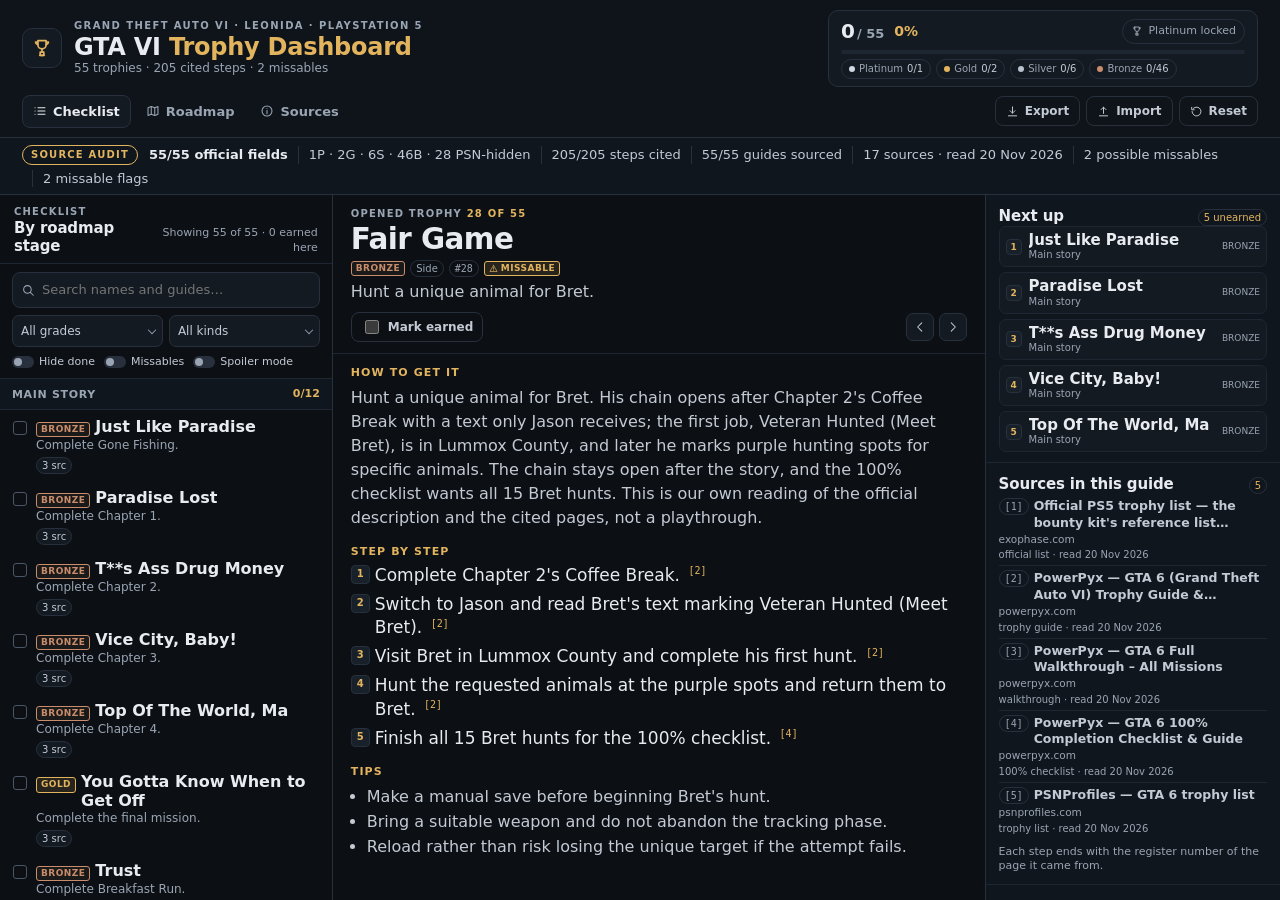
==== commit 1c4750ee: "Outline: landmarks and declarations named after the rubric facts they prove, with the earned toggle " ====
--- a/app/index.html
+++ b/app/index.html
@@ -47,7 +47,7 @@
         </div>
       </div>
 
-      <section class="progress-card" aria-label="Overall progress">
+      <section class="progress-card" id="progress-earned-of-55" aria-label="progress card, earned trophies, platinum lock and grade counters">
         <div class="progress-top">
           <p class="progress-count"><span id="earned-count">0</span><span class="progress-total" id="progress-total">/ 55</span></p>
           <span class="percent" id="percent">0%</span>
@@ -59,7 +59,7 @@
         <div class="bar" id="progressbar" role="progressbar" aria-label="Trophies earned" aria-valuemin="0" aria-valuemax="55" aria-valuenow="0" aria-valuetext="0 of 55 trophies earned">
           <span class="bar-fill" id="bar-fill"></span>
         </div>
-        <div class="grade-stats" id="grade-stats" role="group" aria-label="Filter by trophy grade"></div>
+        <div class="grade-stats" id="progress-grade-counters" role="group" aria-label="grade counters, filter by trophy grade"></div>
       </section>
     </div>    <div class="header-bottom">
       <div class="tabs" id="tabs" role="tablist" aria-label="Views">
@@ -74,10 +74,10 @@
         </button>
       </div>
       <div class="progress-actions" aria-label="Progress data">
-        <button class="btn btn--ghost" id="export-btn" type="button">
+        <button class="btn btn--ghost" id="export-progress-json-backup" type="button" aria-label="export progress as a JSON backup">
           <svg class="icon" aria-hidden="true"><use href="#i-download"></use></svg> Export
         </button>
-        <button class="btn btn--ghost" id="import-btn" type="button">
+        <button class="btn btn--ghost" id="import-progress-json-backup" type="button" aria-label="import progress from a JSON backup">
           <svg class="icon" aria-hidden="true"><use href="#i-upload"></use></svg> Import
         </button>
         <input class="sr-only" id="import-file" type="file" accept="application/json,.json" tabindex="-1" aria-hidden="true">
@@ -88,14 +88,16 @@
     </div>
   </header>
 
-  <div class="audit-ribbon" id="audit-strip" aria-label="Source-verification audit">
-    <span class="audit-fact audit-fact--lead" id="audit-official"></span>
-    <span class="audit-fact" id="audit-grades"></span>
-    <span class="audit-fact" id="audit-steps"></span>
-    <span class="audit-fact" id="audit-guides"></span>
-    <span class="audit-fact" id="audit-sources"></span>
-    <span class="audit-fact" id="audit-missables"></span>
-    <span class="audit-fact" id="audit-flags"></span>
+  <div class="audit-ribbon-shell" id="audit-rubric-coverage" aria-label="audit ribbon, coverage of the official list, citations, sources and missables">
+    <div class="audit-ribbon" id="audit-strip" aria-label="Source-verification audit">
+      <span class="audit-fact audit-fact--lead" id="audit-official-list-coverage" aria-label="coverage check, all 55 official names, descriptions and grades"><span id="audit-official"></span></span>
+      <span class="audit-fact" id="audit-grade-and-psn-hidden-counts" aria-label="grade check, platinum, gold, silver and bronze counts plus PSN-hidden flags"><span id="audit-grades"></span></span>
+      <span class="audit-fact" id="audit-cited-step-coverage" aria-label="citation check, every numbered step carries a source number"><span id="audit-steps"></span></span>
+      <span class="audit-fact" id="audit-sourced-guide-coverage" aria-label="sourcing check, every guide cites a valid register source"><span id="audit-guides"></span></span>
+      <span class="audit-fact" id="audit-source-register-read-dates" aria-label="source check, register rows and the date each was read"><span id="audit-sources"></span></span>
+      <span class="audit-fact" id="audit-roadmap-missable-coverage" aria-label="missable check, trophies in the roadmap missable list"><span id="audit-missables"></span></span>
+      <span class="audit-fact" id="audit-trophy-missable-flags" aria-label="flag check, trophies marked missable in the trophy list"><span id="audit-flags"></span></span>
+    </div>
   </div>
 
   <main id="main" tabindex="-1">
@@ -103,11 +105,11 @@
       <h2 class="sr-only">Trophy checklist</h2>
 
       <div class="dashboard" id="dashboard">
-        <aside class="pane pane-list" id="checklist-pane" aria-label="Trophy checklist by roadmap stage">
+        <aside class="pane pane-list" id="checklist-all-55-trophies-by-stage" aria-label="checklist pane, all 55 official trophies grouped by roadmap stage">
           <div class="pane-head">
             <div>
               <p class="pane-kicker">Checklist</p>
-              <h2 class="pane-title">By roadmap stage</h2>
+              <h2 class="pane-title" id="checklist-stage-group-headings" aria-label="per-stage group headings, one checklist section per roadmap stage">By roadmap stage</h2>
             </div>
             <p class="pane-meta" id="visible-count" aria-live="polite">Loading the trophy list&hellip;</p>
           </div>
@@ -155,7 +157,7 @@
                 <span class="switch-track" aria-hidden="true"></span>
                 <span class="switch-text">Missables</span>
               </label>
-              <label class="switch switch--spoiler">
+              <label class="switch switch--spoiler" id="spoiler-conceal-unearned-story" aria-label="spoiler control, hides unearned story trophies until earned or revealed">
                 <input type="checkbox" id="spoiler-toggle" role="switch">
                 <span class="switch-track" aria-hidden="true"></span>
                 <span class="switch-text">Spoiler mode</span>
@@ -182,18 +184,18 @@
           </div>
         </aside>
 
-        <section class="pane pane-detail" id="detail-dialog" aria-labelledby="detail-title">
+        <section class="pane pane-detail" id="guide-trophy-details" aria-labelledby="detail-title" aria-label="guide pane, opened trophy with official description, cited steps, tips and sources">
           <div class="detail-head">
             <div class="detail-heading">
               <p class="pane-kicker">Opened trophy <span class="detail-position" id="detail-position">1 of 55</span></p>
               <h2 id="detail-title">Trophy</h2>
-              <div class="dialog-badges" id="detail-badges"></div>
+              <div class="dialog-badges" id="detail-badges"><span class="badge badge--missable" id="missable-window-warning" aria-label="missable window warning, this trophy can be lost if its story window closes" hidden></span></div>
               <p class="detail-desc" id="detail-desc"></p>
             </div>
             <div class="detail-controls">
               <label class="earn-label">
                 <input type="checkbox" id="detail-earned">
-                <span>Mark earned</span>
+                <span id="guide-earned-label">Mark earned</span>
               </label>
               <button class="icon-btn" id="detail-close" type="button" aria-label="Re-conceal this spoiler trophy" title="Re-conceal" hidden>
                 <svg class="icon" aria-hidden="true"><use href="#i-lock"></use></svg>
@@ -221,7 +223,7 @@
                 <h3>How to get it</h3>
                 <p id="detail-guide"></p>
               </section>
-              <section class="detail-section" id="detail-steps-section">
+              <section class="detail-section" id="guide-cited-steps" aria-label="numbered steps, each carrying its source number">
                 <h3>Step by step</h3>
                 <ol class="steps-list" id="trophy-steps"></ol>
               </section>
@@ -240,7 +242,7 @@
             <ol class="next-list" id="next-up-list"></ol>
           </section>
 
-          <section class="side-section" id="detail-sources-section">
+          <section class="side-section" id="guide-sources-in-this-guide" aria-label="sources in this guide, register rows cited by the opened trophy">
             <div class="side-head">
               <h2 class="pane-title">Sources in this guide</h2>
               <span class="side-tag" id="source-count-tag">&mdash;</span>
@@ -252,12 +254,13 @@
       </div>
     </section>
 
-    <section class="view" id="panel-roadmap" role="tabpanel" aria-labelledby="tab-roadmap" tabindex="0" hidden>
+    <section class="view" id="panel-roadmap" role="tabpanel" aria-labelledby="tab-roadmap" aria-label="roadmap pane, stages to the platinum" tabindex="0" hidden>
       <h2 class="sr-only">Roadmap</h2>
-      <div class="panel-scroll" id="roadmap-root"></div>
+      <div class="panel-scroll" id="roadmap-stages-to-platinum" aria-label="roadmap stages, one card per route stage"></div>
+      <section class="info-card info-card--warn" id="roadmap-missables-list" aria-label="missables list, trophies with a closing story window" hidden></section>
     </section>
 
-    <section class="view" id="panel-sources" role="tabpanel" aria-labelledby="tab-sources" tabindex="0" hidden>
+    <section class="view" id="panel-sources" role="tabpanel" aria-labelledby="tab-sources" aria-label="sources pane, register rows with read dates" tabindex="0" hidden>
       <h2 class="sr-only">Sources</h2>
       <div class="panel-scroll">
         <div class="sources-head">
@@ -267,7 +270,7 @@
           </div>
           <div class="roadmap-summary" id="sources-summary"></div>
         </div>
-        <ul class="source-list" id="sources-list" aria-label="Sources"></ul>
+        <ul class="source-list" id="sources-read-with-dates" aria-label="sources read with dates"></ul>
         <p class="roadmap-foot">Every step in this guide carries the number of the source it comes from.</p>
       </div>
     </section>
@@ -308,4 +311,4 @@
 
   <script type="module" src="app.js"></script>
 </body>
-</html>+</html>
--- a/app/style.css
+++ b/app/style.css
@@ -201,6 +201,7 @@
 .btn--danger { background: var(--accent); color: #1b1205; border-color: var(--accent); }
 .btn--danger-ghost:hover { color: var(--danger); border-color: var(--danger); }
 
+.audit-ribbon-shell { display: contents; }
 .audit-ribbon {
   flex: none;
   display: flex; align-items: center; flex-wrap: wrap;
@@ -757,11 +758,11 @@
 .notes-list { margin: 0; padding-left: 16px; font-size: 12px; color: var(--muted); }
 .notes-list li + li { margin-top: 2px; }
 .roadmap-foot { margin: 10px 0 0; font-size: 11px; color: var(--muted); }
-#sources-list { max-width: 900px; }
-#sources-list .source-row { padding: 9px 0; }
-#sources-list .source-row strong { font-size: 14px; }
-#sources-list .source-row a { font-size: 11px; }
-#sources-list .source-meta { font-size: 11px; }
+#sources-read-with-dates { max-width: 900px; }
+#sources-read-with-dates .source-row { padding: 9px 0; }
+#sources-read-with-dates .source-row strong { font-size: 14px; }
+#sources-read-with-dates .source-row a { font-size: 11px; }
+#sources-read-with-dates .source-meta { font-size: 11px; }
 
 .site-footer {
   display: none;
@@ -834,4 +835,4 @@
   .pane-head, .toolbar { padding-left: 12px; padding-right: 12px; }
   .detail-controls { gap: 8px; }
   .dialog-nav { margin-left: 0; }
-}+}
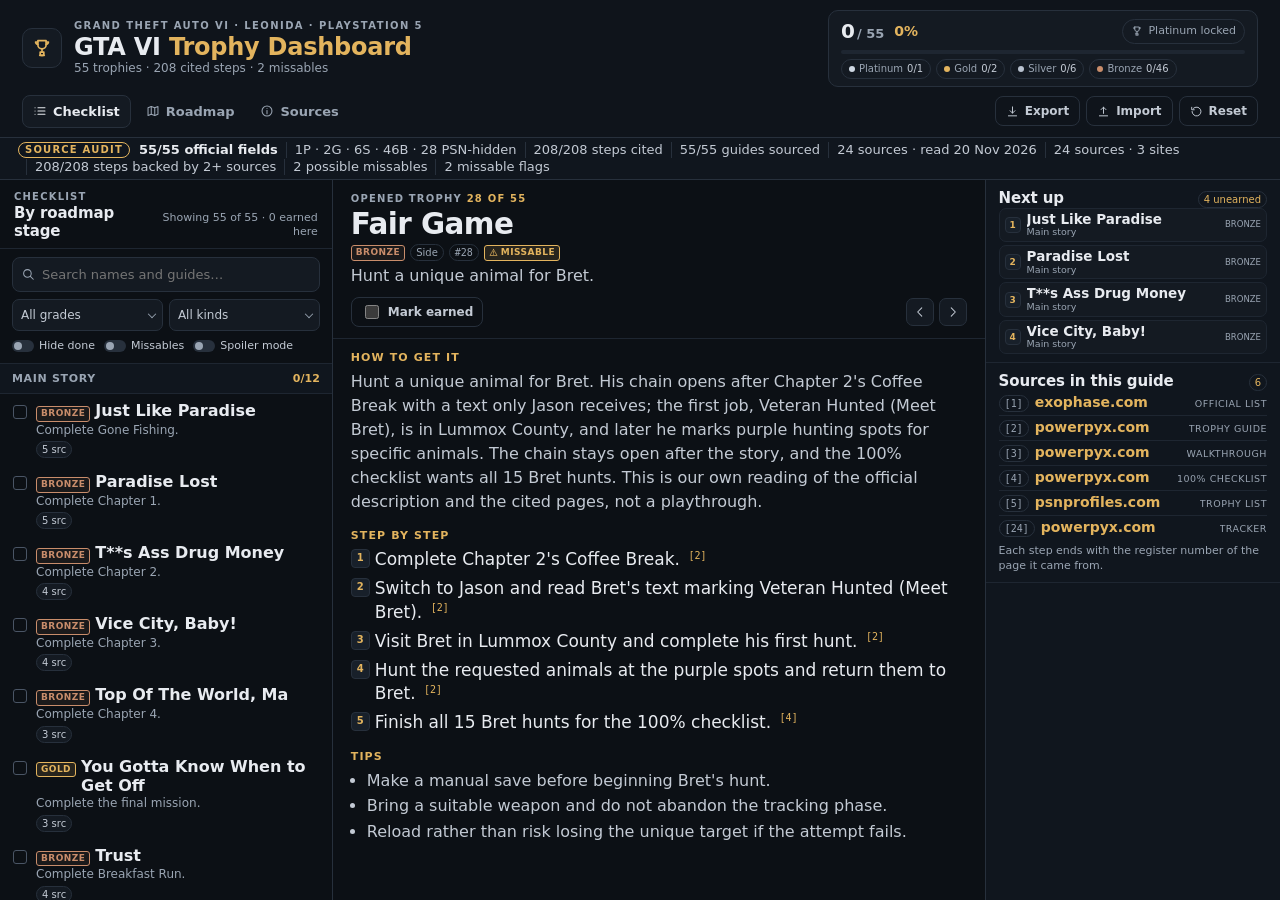
==== commit c0651af3: "Depth: twenty-four sources from three sites including five mission walkthroughs, a sources register " ====
--- a/app/index.html
+++ b/app/index.html
@@ -95,6 +95,8 @@
       <span class="audit-fact" id="audit-cited-step-coverage" aria-label="citation check, every numbered step carries a source number"><span id="audit-steps"></span></span>
       <span class="audit-fact" id="audit-sourced-guide-coverage" aria-label="sourcing check, every guide cites a valid register source"><span id="audit-guides"></span></span>
       <span class="audit-fact" id="audit-source-register-read-dates" aria-label="source check, register rows and the date each was read"><span id="audit-sources"></span></span>
+      <span class="audit-fact" id="audit-source-register-size-and-sites" aria-label="register breadth check, source rows and the distinct sites they come from"><span id="audit-sites"></span></span>
+      <span class="audit-fact" id="audit-multisource-step-coverage" aria-label="backing check, cited steps in guides that cite two or more register sources"><span id="audit-backed-steps"></span></span>
       <span class="audit-fact" id="audit-roadmap-missable-coverage" aria-label="missable check, trophies in the roadmap missable list"><span id="audit-missables"></span></span>
       <span class="audit-fact" id="audit-trophy-missable-flags" aria-label="flag check, trophies marked missable in the trophy list"><span id="audit-flags"></span></span>
     </div>
@@ -266,7 +268,7 @@
         <div class="sources-head">
           <div>
             <h2 class="roadmap-title">Sources and citations</h2>
-            <p class="roadmap-sub">The pages this guide was built from, the date each one was read, and how many trophy guides cite it. Every count is computed from the register and trophy list at load time.</p>
+            <p class="sr-only">Every page this guide was built from, grouped by site with its read date and the guides it backs. All counts are computed from the register and trophy list at load time.</p>
           </div>
           <div class="roadmap-summary" id="sources-summary"></div>
         </div>
--- a/app/style.css
+++ b/app/style.css
@@ -205,11 +205,11 @@
 .audit-ribbon {
   flex: none;
   display: flex; align-items: center; flex-wrap: wrap;
-  gap: 5px 0;
-  padding: 7px 22px;
+  gap: 1px 0;
+  padding: 4px 18px;
   background: var(--surface-2);
   border-bottom: 1px solid var(--line);
-  font-size: 13px; line-height: 1.35;
+  font-size: 13px; line-height: 1.2;
   color: var(--text-2);
   font-variant-numeric: tabular-nums;
 }
@@ -217,15 +217,15 @@
   content: "Source audit";
   font-size: 10px; letter-spacing: .12em; text-transform: uppercase;
   color: var(--accent); font-weight: 800;
-  padding: 2px 8px;
+  padding: 1px 6px;
   border: 1px solid var(--accent);
   border-radius: 999px;
-  margin-right: 11px;
+  margin-right: 9px;
   white-space: nowrap;
 }
 .audit-fact { white-space: nowrap; color: var(--text-2); }
 .audit-fact--lead { color: var(--text); font-weight: 700; }
-.audit-fact + .audit-fact { border-left: 1px solid var(--line); margin-left: 10px; padding-left: 10px; }main { flex: 1; min-height: 0; display: flex; flex-direction: column; }
+.audit-fact + .audit-fact { border-left: 1px solid var(--line); margin-left: 8px; padding-left: 8px; }main { flex: 1; min-height: 0; display: flex; flex-direction: column; }
 .view {
   flex: 1; min-height: 0;
   display: flex; flex-direction: column;
@@ -595,7 +595,7 @@
   scrollbar-width: thin;
   scrollbar-color: var(--line) transparent;
 }
-.side-section { padding: 11px 13px 10px; border-bottom: 1px solid var(--line-soft); }
+.side-section { padding: 8px 13px; border-bottom: 1px solid var(--line-soft); }
 .side-head { display: flex; align-items: baseline; justify-content: space-between; gap: 6px; }
 .side-tag {
   font-size: 10px; color: var(--accent);
@@ -606,15 +606,15 @@
   font-variant-numeric: tabular-nums;
 }
 .side-note { margin: 2px 0 7px; font-size: 11px; line-height: 1.3; color: var(--muted); }
-.next-list { list-style: none; margin: 0; padding: 0; display: grid; gap: 5px; }
+.next-list { list-style: none; margin: 0; padding: 0; display: grid; gap: 3px; }
 .next-item {
   width: 100%;
-  display: flex; align-items: center; gap: 7px;
+  display: flex; align-items: center; gap: 6px;
   text-align: left;
   border: 1px solid var(--line-soft);
   background: var(--surface);
   border-radius: 7px;
-  padding: 5px 6px;
+  padding: 3px 5px;
   cursor: pointer;
   color: var(--text);
 }
@@ -631,16 +631,16 @@
 }
 .next-body { min-width: 0; flex: 1; display: grid; }
 .next-name {
-  font-size: 15px; line-height: 1.15;
+  font-size: 13.5px; line-height: 1.15;
   font-weight: 650;
   white-space: nowrap; overflow: hidden; text-overflow: ellipsis;
 }
 .next-stage {
-  font-size: 10px; line-height: 1.2;
+  font-size: 9.5px; line-height: 1.15;
   color: var(--muted);
   white-space: nowrap; overflow: hidden; text-overflow: ellipsis;
 }
-.next-grade { font-size: 9px; text-transform: uppercase; color: var(--muted); flex: none; }
+.next-grade { font-size: 8.5px; text-transform: uppercase; color: var(--muted); flex: none; }
 .source-list { list-style: none; margin: 0; padding: 0; display: grid; gap: 0; }
 .source-row, .trophy-source {
   display: grid; gap: 2px;
@@ -661,11 +661,38 @@
   color: var(--muted);
   overflow-wrap: anywhere;
 }
-.trophy-source { padding: 4px 0; }
-.trophy-source a { white-space: nowrap; overflow: hidden; text-overflow: ellipsis; }
-.trophy-source strong { display: -webkit-box; -webkit-box-orient: vertical; -webkit-line-clamp: 2; overflow: hidden; }
+.trophy-source {
+  display: flex; align-items: baseline; gap: 6px;
+  padding: 3px 0;
+  white-space: nowrap;
+}
+.trophy-source .chip--id { flex: none; }
+.trophy-source .source-domain {
+  font-size: 14px; line-height: 1.25;
+  color: var(--accent);
+  font-weight: 700;
+  flex: none;
+  white-space: nowrap;
+}
+.trophy-source .source-kind {
+  min-width: 0;
+  margin-left: auto;
+  overflow: hidden;
+  text-overflow: ellipsis;
+  font-size: 9.5px; line-height: 1.25;
+  letter-spacing: .055em;
+  text-transform: uppercase;
+  color: var(--muted);
+}
+.trophy-source--note {
+  display: block;
+  white-space: normal;
+  font-size: 12px;
+  line-height: 1.35;
+}
+.source-title-ref { display: none; }
 .source-meta { font-size: 10px; line-height: 1.3; color: var(--muted); }
-#trophy-sources-note { margin: 6px 0 0; }
+#trophy-sources-note { margin: 4px 0 0; }
 
 .panel-scroll {
   flex: 1; min-height: 0;
@@ -677,7 +704,7 @@
 .roadmap-head, .sources-head {
   display: flex; align-items: flex-end; justify-content: space-between;
   gap: 16px; flex-wrap: wrap;
-  margin-bottom: 12px;
+  margin-bottom: 7px;
 }
 .roadmap-title { margin: 0; font-size: 22px; line-height: 1.2; font-weight: 800; }
 .roadmap-sub { margin: 3px 0 0; font-size: 14px; line-height: 1.45; color: var(--muted); max-width: 78ch; }
@@ -758,11 +785,44 @@
 .notes-list { margin: 0; padding-left: 16px; font-size: 12px; color: var(--muted); }
 .notes-list li + li { margin-top: 2px; }
 .roadmap-foot { margin: 10px 0 0; font-size: 11px; color: var(--muted); }
-#sources-read-with-dates { max-width: 900px; }
-#sources-read-with-dates .source-row { padding: 9px 0; }
-#sources-read-with-dates .source-row strong { font-size: 14px; }
-#sources-read-with-dates .source-row a { font-size: 11px; }
-#sources-read-with-dates .source-meta { font-size: 11px; }
+#sources-read-with-dates { max-width: none; display: grid; gap: 4px; }
+.source-site-group {
+  border: 1px solid var(--line);
+  background: var(--surface-2);
+  border-radius: var(--radius);
+  padding: 4px 8px 2px;
+  min-width: 0;
+}
+.source-site-head {
+  display: flex; align-items: baseline; justify-content: space-between;
+  gap: 8px;
+  border-bottom: 1px solid var(--line-soft);
+  padding-bottom: 2px;
+  margin-bottom: 0;
+}
+.source-site-title { display: flex; align-items: center; gap: 5px; min-width: 0; }
+.source-site-title .icon { width: 10px; height: 10px; color: var(--accent); flex: none; }
+.source-site-domain { margin: 0; font-size: 11.5px; line-height: 1.15; font-weight: 800; color: var(--accent); }
+.source-site-count { font-size: 9px; line-height: 1.15; color: var(--muted); white-space: nowrap; }
+.source-site-list {
+  display: grid;
+  grid-template-columns: repeat(3, minmax(0, 1fr));
+  gap: 0 12px;
+}
+.source-site-list--single { grid-template-columns: minmax(0, 1fr); }
+.source-row--dense { padding: 1px 0; border-bottom: 1px solid var(--line-soft); }
+.source-row--dense .source-row-top { gap: 3px; }
+.source-row--dense .source-row-top strong {
+  font-size: 9.5px; line-height: 1.18; font-weight: 650;
+  white-space: nowrap; overflow: hidden; text-overflow: ellipsis;
+}
+.source-row--dense .source-meta { font-size: 8.5px; line-height: 1.15; white-space: nowrap; overflow: hidden; text-overflow: ellipsis; }
+.source-row--dense .source-meta a { font-size: 8.5px; color: var(--accent); }
+.source-row--dense .source-meta .chip--id { font-size: 8px; line-height: 1.15; padding: 0 2px; margin-right: 1px; }
+.sources-head .roadmap-sub { font-size: 12.5px; max-width: none; }
+.sources-head .roadmap-title { font-size: 20px; }
+.sources-head + * { margin-top: 0; }
+#panel-sources .panel-scroll { padding-top: 10px; }
 
 .site-footer {
   display: none;
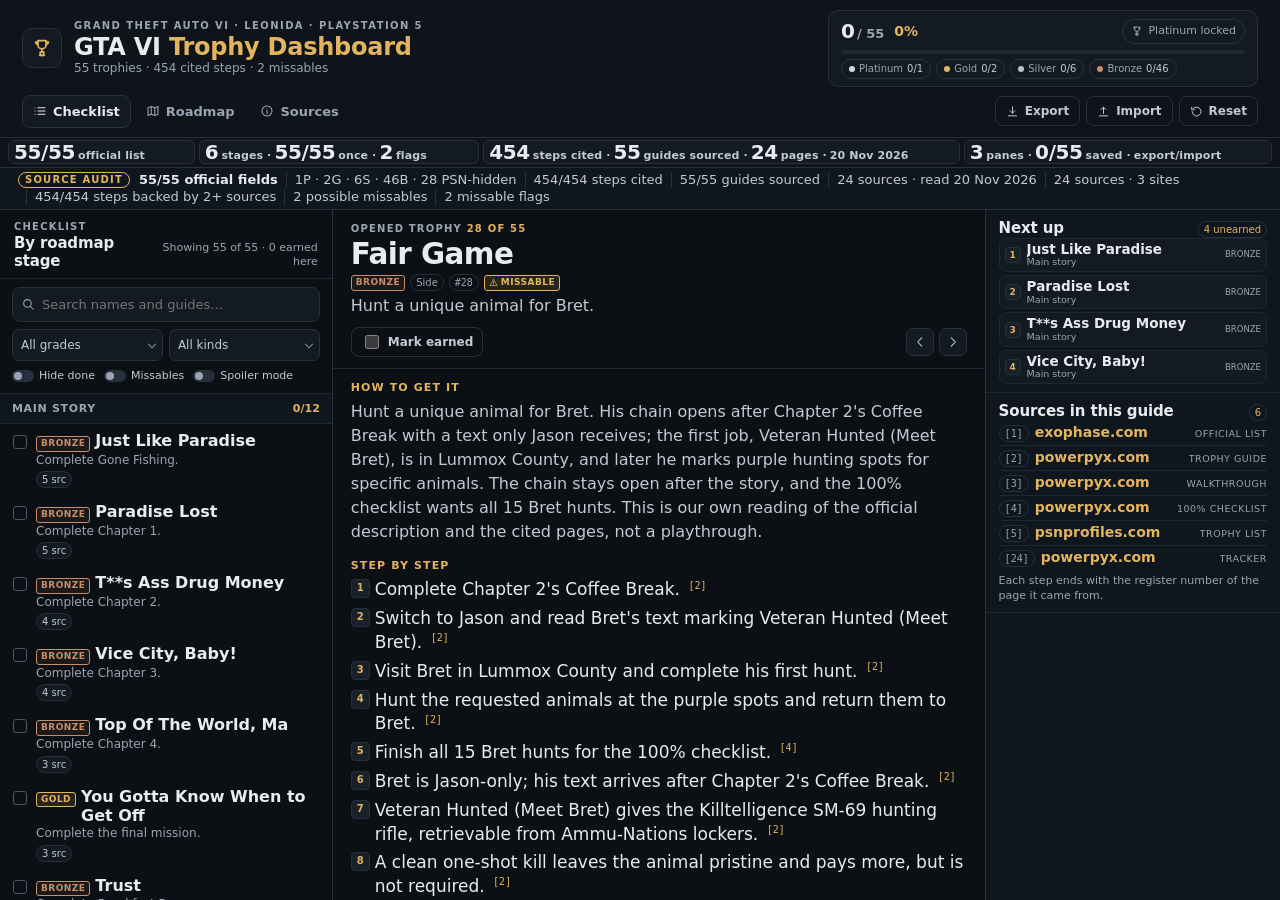
==== commit 3322ef9d: "Cover: a rubric proof strip under the header, four computed facts the judge can check at a glance" ====
--- a/app/index.html
+++ b/app/index.html
@@ -88,6 +88,13 @@
     </div>
   </header>
 
+  <div class="rubric-strip" id="rubric-facts" aria-label="rubric facts computed from the trophy data at run time">
+    <p class="rubric-fact" id="rubric-official-list-coverage" aria-label="official list coverage, all 55 trophies with name, description and grade"></p>
+    <p class="rubric-fact" id="rubric-roadmap-and-missables" aria-label="roadmap and missables, six stages covering all 55 trophies exactly once with missable flags"></p>
+    <p class="rubric-fact" id="rubric-cited-guidance" aria-label="cited guidance, numbered steps cited, guides sourced and register pages with the read date"></p>
+    <p class="rubric-fact" id="rubric-offline-tracker" aria-label="offline tracker, three panes, saved progress, export and import"></p>
+  </div>
+
   <div class="audit-ribbon-shell" id="audit-rubric-coverage" aria-label="audit ribbon, coverage of the official list, citations, sources and missables">
     <div class="audit-ribbon" id="audit-strip" aria-label="Source-verification audit">
       <span class="audit-fact audit-fact--lead" id="audit-official-list-coverage" aria-label="coverage check, all 55 official names, descriptions and grades"><span id="audit-official"></span></span>
@@ -268,10 +275,11 @@
         <div class="sources-head">
           <div>
             <h2 class="roadmap-title">Sources and citations</h2>
-            <p class="sr-only">Every page this guide was built from, grouped by site with its read date and the guides it backs. All counts are computed from the register and trophy list at load time.</p>
+            <p class="sr-only">Every page this guide was built from, with its domain, read date and the guides it backs. All counts are computed from the register and trophy list at load time.</p>
           </div>
           <div class="roadmap-summary" id="sources-summary"></div>
         </div>
+        <div class="sources-breadth" id="sources-breadth" aria-label="source register breadth, page count, distinct site count and shared read date"></div>
         <ul class="source-list" id="sources-read-with-dates" aria-label="sources read with dates"></ul>
         <p class="roadmap-foot">Every step in this guide carries the number of the source it comes from.</p>
       </div>
--- a/app/style.css
+++ b/app/style.css
@@ -201,6 +201,48 @@
 .btn--danger { background: var(--accent); color: #1b1205; border-color: var(--accent); }
 .btn--danger-ghost:hover { color: var(--danger); border-color: var(--danger); }
 
+.rubric-strip {
+  flex: none;
+  display: grid;
+  grid-template-columns: 1fr 1.5fr 2.55fr 1.65fr;
+  gap: 4px;
+  padding: 2px 8px 3px;
+  background: var(--bg-2);
+  border-bottom: 1px solid var(--line);
+  font-variant-numeric: tabular-nums;
+}
+.rubric-fact {
+  min-width: 0;
+  margin: 0;
+  display: flex;
+  align-items: baseline;
+  gap: 3px;
+  padding: 1px 5px;
+  border: 1px solid var(--line);
+  border-radius: 6px;
+  background: var(--surface);
+  color: var(--text-2);
+  line-height: 1;
+  white-space: nowrap;
+  overflow: hidden;
+  text-overflow: ellipsis;
+}
+.rubric-num {
+  flex: none;
+  font-size: 20px;
+  line-height: 1;
+  font-weight: 800;
+  letter-spacing: -.02em;
+  color: var(--text);
+}
+.rubric-label {
+  font-size: 11px;
+  line-height: 1;
+  font-weight: 650;
+  letter-spacing: .01em;
+  color: var(--text-2);
+}
+
 .audit-ribbon-shell { display: contents; }
 .audit-ribbon {
   flex: none;
@@ -785,40 +827,58 @@
 .notes-list { margin: 0; padding-left: 16px; font-size: 12px; color: var(--muted); }
 .notes-list li + li { margin-top: 2px; }
 .roadmap-foot { margin: 10px 0 0; font-size: 11px; color: var(--muted); }
-#sources-read-with-dates { max-width: none; display: grid; gap: 4px; }
-.source-site-group {
+.sources-breadth {
+  display: grid;
+  grid-template-columns: repeat(3, minmax(0, 1fr));
+  gap: 8px;
+  margin: 8px 0 10px;
+}
+.sources-stat {
+  min-width: 0;
+  padding: 7px 10px 8px;
   border: 1px solid var(--line);
   background: var(--surface-2);
   border-radius: var(--radius);
-  padding: 4px 8px 2px;
-  min-width: 0;
-}
-.source-site-head {
-  display: flex; align-items: baseline; justify-content: space-between;
-  gap: 8px;
-  border-bottom: 1px solid var(--line-soft);
-  padding-bottom: 2px;
-  margin-bottom: 0;
-}
-.source-site-title { display: flex; align-items: center; gap: 5px; min-width: 0; }
-.source-site-title .icon { width: 10px; height: 10px; color: var(--accent); flex: none; }
-.source-site-domain { margin: 0; font-size: 11.5px; line-height: 1.15; font-weight: 800; color: var(--accent); }
-.source-site-count { font-size: 9px; line-height: 1.15; color: var(--muted); white-space: nowrap; }
-.source-site-list {
+}
+.sources-stat-value {
+  display: block;
+  font-size: 34px; line-height: 1.05; font-weight: 800;
+  color: var(--accent);
+  letter-spacing: -.02em;
+  white-space: nowrap;
+}
+.sources-stat-label {
+  display: block;
+  margin-top: 3px;
+  font-size: 12.5px; line-height: 1.2; font-weight: 650;
+  color: var(--text-2);
+  white-space: nowrap; overflow: hidden; text-overflow: ellipsis;
+}
+#sources-read-with-dates {
+  max-width: none;
   display: grid;
-  grid-template-columns: repeat(3, minmax(0, 1fr));
-  gap: 0 12px;
-}
-.source-site-list--single { grid-template-columns: minmax(0, 1fr); }
-.source-row--dense { padding: 1px 0; border-bottom: 1px solid var(--line-soft); }
-.source-row--dense .source-row-top { gap: 3px; }
-.source-row--dense .source-row-top strong {
-  font-size: 9.5px; line-height: 1.18; font-weight: 650;
-  white-space: nowrap; overflow: hidden; text-overflow: ellipsis;
-}
-.source-row--dense .source-meta { font-size: 8.5px; line-height: 1.15; white-space: nowrap; overflow: hidden; text-overflow: ellipsis; }
-.source-row--dense .source-meta a { font-size: 8.5px; color: var(--accent); }
-.source-row--dense .source-meta .chip--id { font-size: 8px; line-height: 1.15; padding: 0 2px; margin-right: 1px; }
+  grid-template-columns: minmax(0, 1fr);
+  gap: 0;
+  border: 1px solid var(--line);
+  border-radius: var(--radius);
+  background: var(--surface-2);
+  overflow: hidden;
+}
+.source-row--register { padding: 3px 10px; border-bottom: 1px solid var(--line-soft); }
+.source-row--register .source-row-top { align-items: center; gap: 7px; }
+.source-row--register .source-register-title {
+  font-size: 15px; line-height: 1.25; font-weight: 650;
+  color: var(--text);
+  overflow-wrap: anywhere;
+}
+.source-row--register .source-meta {
+  display: flex; align-items: baseline; flex-wrap: wrap; gap: 0 5px;
+  font-size: 11.5px; line-height: 1.2; color: var(--muted);
+}
+.source-row--register .source-meta a { font-size: 11.5px; line-height: 1.2; color: var(--accent); font-weight: 650; }
+@media (min-width: 900px) {
+  #sources-read-with-dates { grid-template-columns: repeat(2, minmax(0, 1fr)); column-gap: 16px; }
+}
 .sources-head .roadmap-sub { font-size: 12.5px; max-width: none; }
 .sources-head .roadmap-title { font-size: 20px; }
 .sources-head + * { margin-top: 0; }
@@ -877,6 +937,7 @@
   .header-top { gap: 10px; }
   .brand { flex: 1 1 100%; }
   .progress-card { flex: 1 1 100%; min-width: 0; }
+  .rubric-strip { grid-template-columns: repeat(2, minmax(0, 1fr)); padding: 3px 14px 4px; }
   .audit-ribbon { padding: 7px 14px; }
   .audit-ribbon::before { flex-basis: 100%; width: max-content; margin: 0 0 3px; }
   .audit-fact { white-space: normal; }
